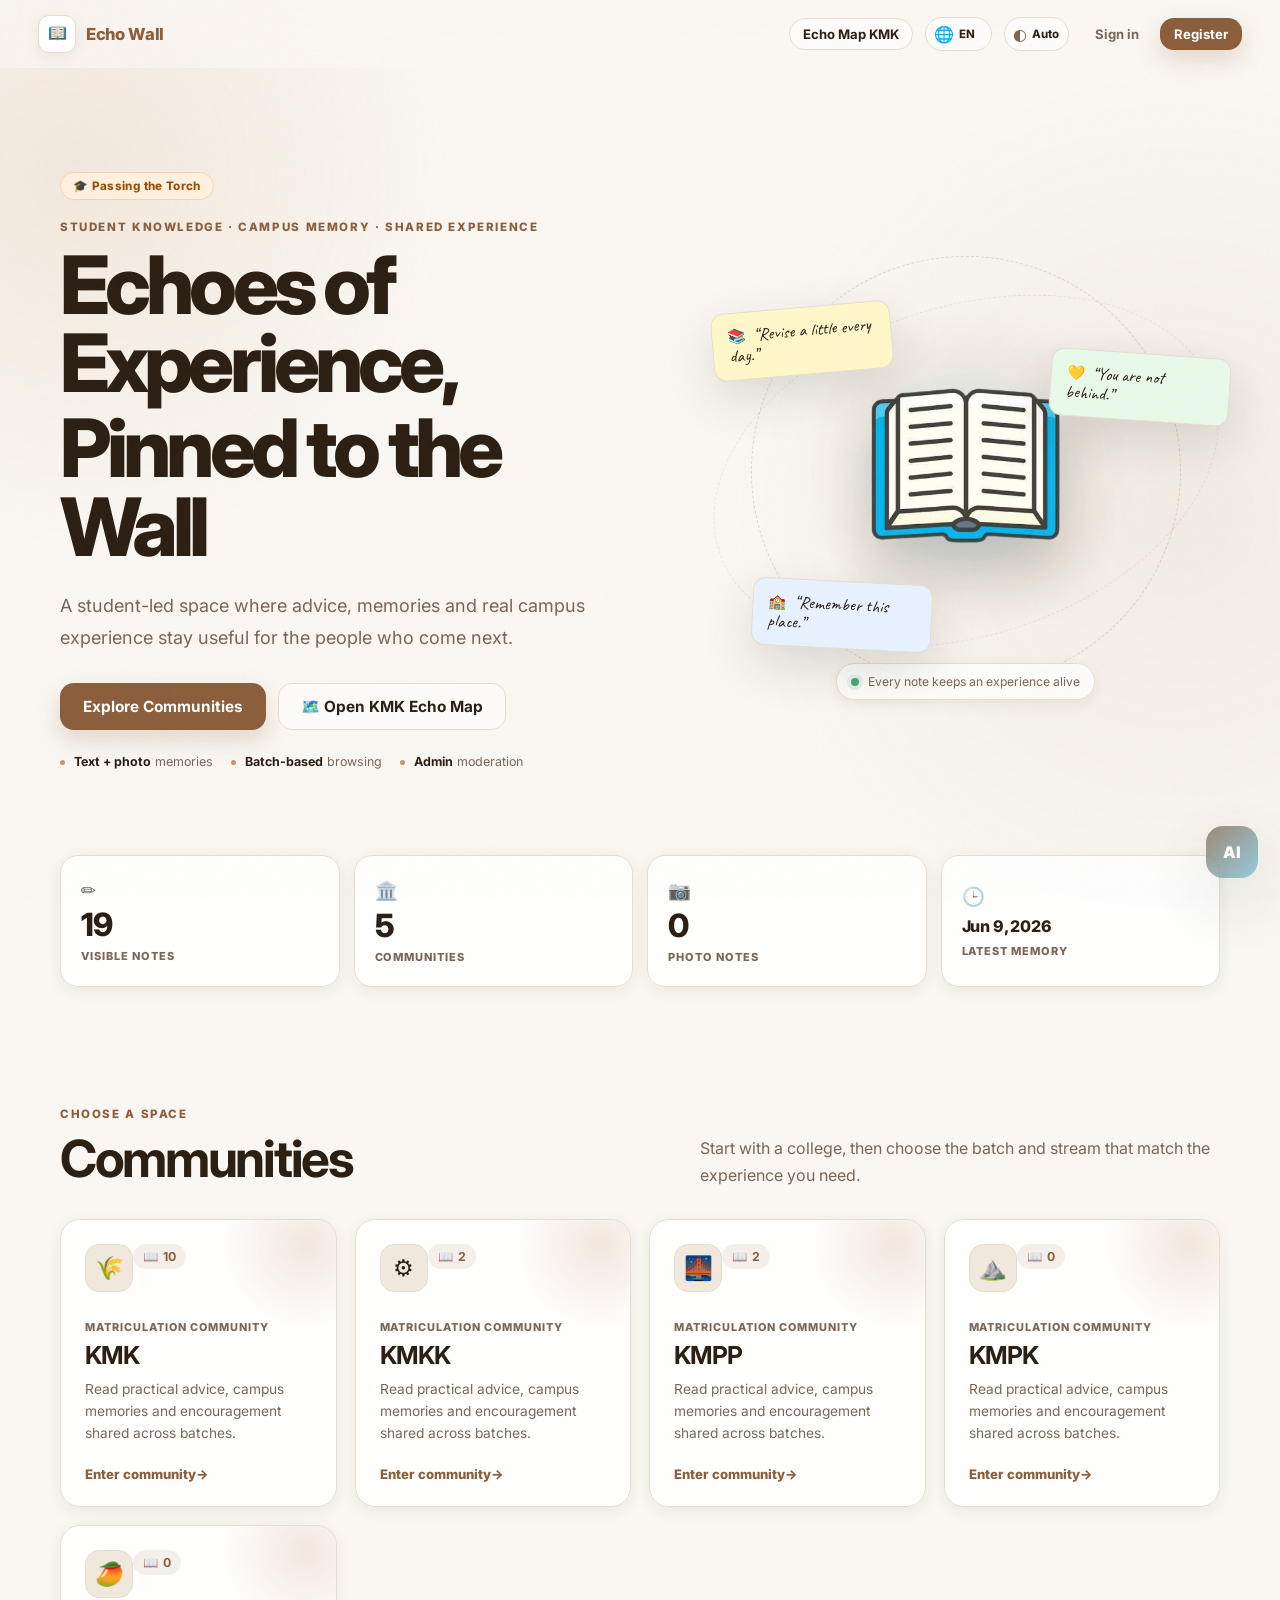
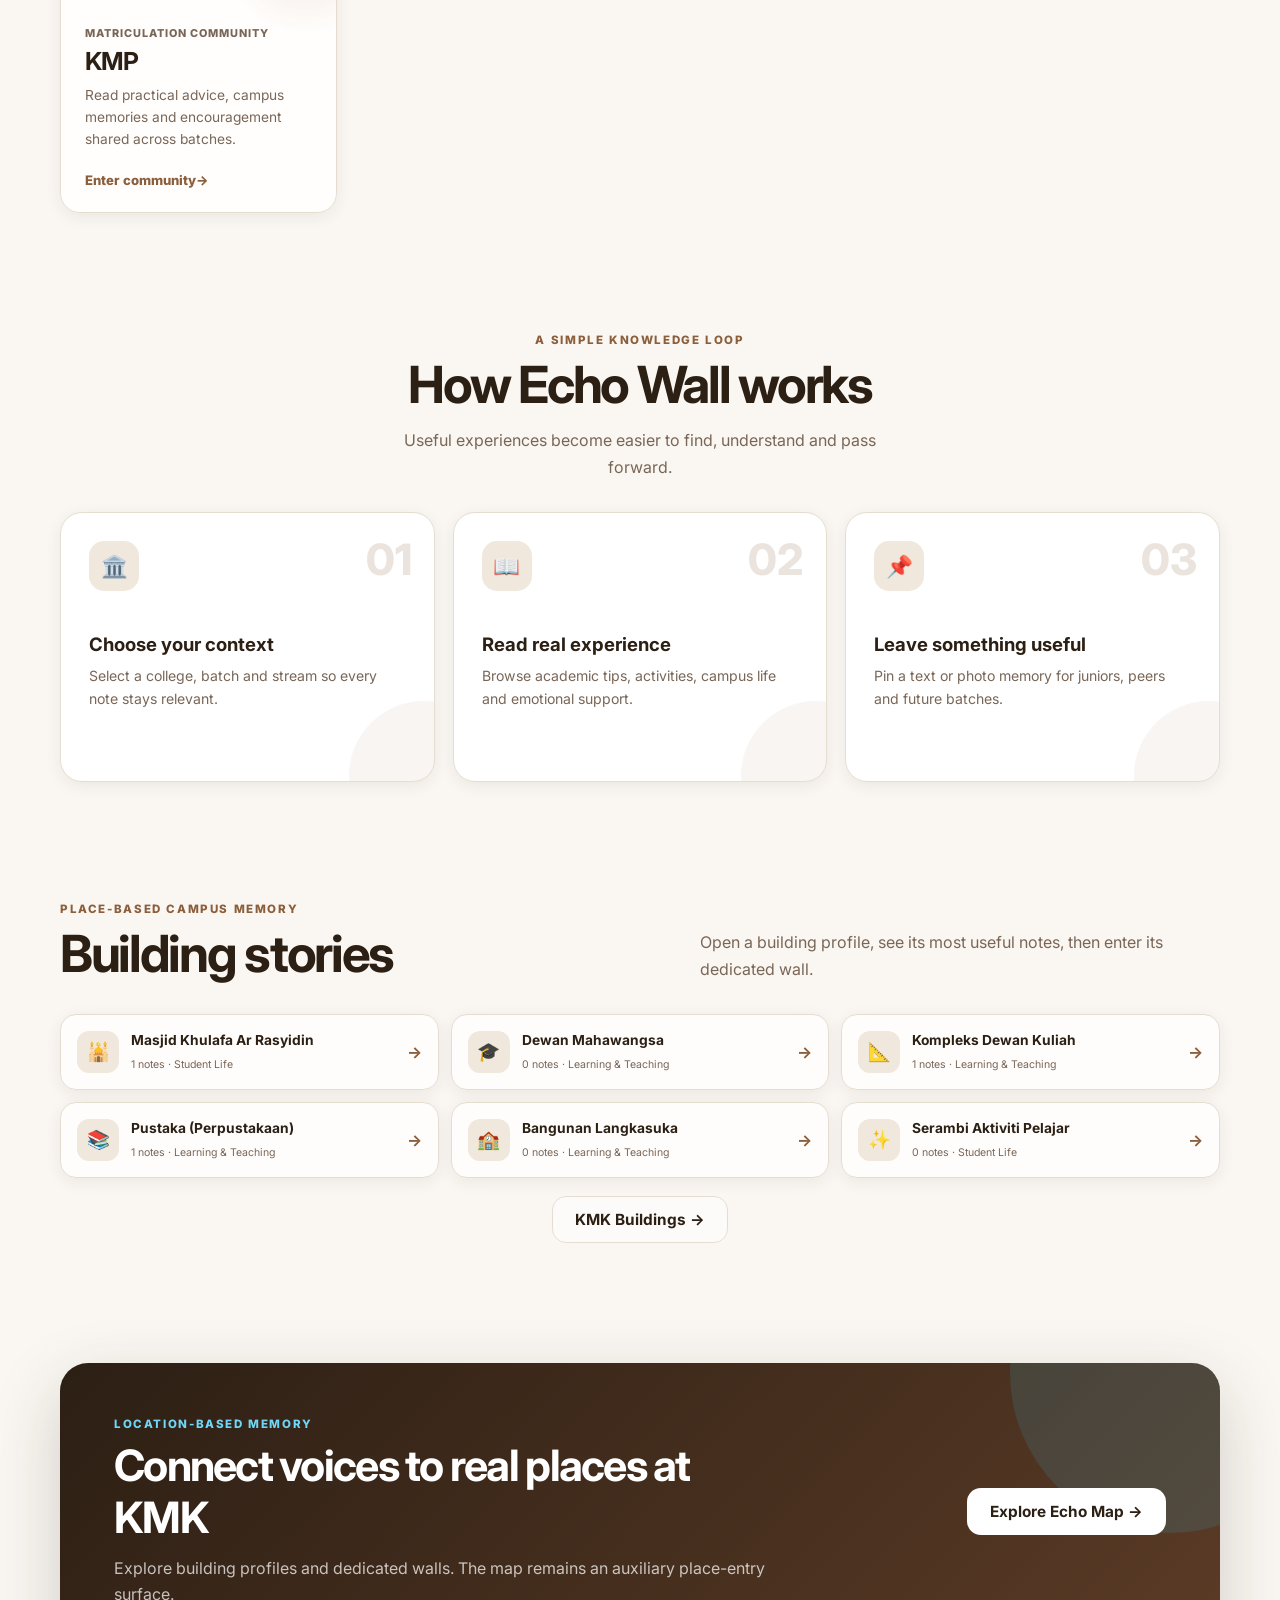
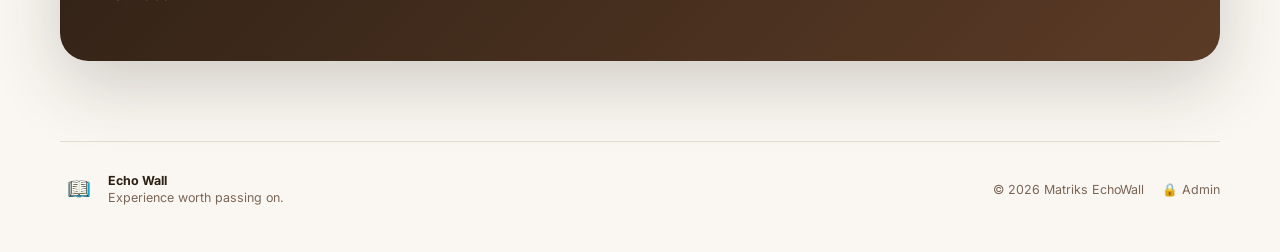
==== index.html @ 0d707c2a "chore: save feature foundation baseline before P1" ====
<!DOCTYPE html>
<html lang="en">
<head>
  <meta charset="UTF-8" />
  <link rel="icon" type="image/png" href="assets/book-icon.png" />
  <meta name="viewport" content="width=device-width, initial-scale=1.0" />
  <meta name="theme-color" content="#faf7f2" />
  <meta name="description" content="Echo Wall is a student knowledge and campus memory platform for Malaysian matriculation colleges." />
  <title>留声墙 Echo Wall</title>
  <link rel="preconnect" href="https://fonts.googleapis.com" />
  <link rel="preconnect" href="https://fonts.gstatic.com" crossorigin />
  <link href="https://fonts.googleapis.com/css2?family=Caveat:wght@400;600;700&family=Edu+NSW+ACT+Cursive:wght@400..700&family=Inter:wght@300;400;500;600;700;800&family=Satisfy&display=swap" rel="stylesheet" />
  <link rel="stylesheet" href="style-core.css" />
  <link rel="stylesheet" href="style-wall.css" />
  <link rel="stylesheet" href="style-admin.css" />
</head>
<body>
  <a class="skip-link" href="#app">Skip to content</a>

  <nav class="navbar" aria-label="Primary navigation">
    <a href="#/" class="navbar-brand" aria-label="Echo Wall home">
      <span class="navbar-icon navbar-logo-image"><img src="assets/book-icon.png" alt="" /></span>
      <span>Echo Wall</span>
    </a>
    <div class="navbar-actions navbar-actions-expanded">
      <a href="map.html" class="btn btn-outline btn-sm btn-round" data-i18n="nav.map">Echo Map KMK</a>
      <label class="nav-select-wrap" aria-label="Language"><span>🌐</span><select id="language-select" class="nav-select" onchange="I18n.setLanguage(event.target.value)"><option value="en">EN</option><option value="ms">BM</option><option value="zh">中文</option></select></label>
      <label class="nav-select-wrap" aria-label="Theme"><span>◐</span><select id="theme-select" class="nav-select" onchange="ThemeService.setTheme(event.target.value)"><option value="system">Auto</option><option value="light">Light</option><option value="dark">Dark</option></select></label>
      <div id="user-nav-actions" class="user-nav-actions"></div>
    </div>
  </nav>

  <main id="app" tabindex="-1"></main>

  <div id="modal-overlay" class="modal-overlay hidden" onclick="closeModal(event)" role="dialog" aria-modal="true" aria-label="Note details">
    <div class="modal-card" id="modal-card" onclick="event.stopPropagation()">
      <button class="modal-close" onclick="closeModal()" aria-label="Close note details">✕</button>
      <div id="modal-content"></div>
    </div>
  </div>

  <div id="drawer-overlay" class="drawer-overlay hidden" onclick="closeDrawer()" role="dialog" aria-modal="true" aria-label="Leave a note">
    <div class="drawer" onclick="event.stopPropagation()">
      <div class="drawer-header">
        <div>
          <span class="drawer-kicker">Share with the next batch</span>
          <h3 class="drawer-title">Leave a Note</h3>
        </div>
        <button class="drawer-close" onclick="closeDrawer()" aria-label="Close note form">✕</button>
      </div>
      <form id="note-form" onsubmit="handleFormSubmit(event)">
        <div class="form-group">
          <label class="form-label" for="form-content" data-i18n="form.note">Your Note</label>
          <textarea id="form-content" class="form-textarea" placeholder="Share your experience, advice, or encouragement here..." maxlength="500" required></textarea>
          <div class="form-hint form-counter" id="char-count">0 / 500</div>
        </div>
        <div class="form-group">
          <label class="form-label" for="form-image"><span data-i18n="form.photo">Photo</span> <span class="form-optional" data-i18n="form.optional">optional</span></label>
          <label class="photo-upload-box" for="form-image">
            <span class="photo-upload-icon">📷</span>
            <span><strong>Add one photo</strong><small>JPG, PNG or WebP · max 8 MB</small></span>
          </label>
          <input type="file" id="form-image" class="form-file visually-hidden" accept="image/jpeg,image/png,image/webp" onchange="handleImageSelection(event)" />
          <p class="form-hint">The browser compresses the photo before storage. This adapter can later be replaced by Cloudinary upload.</p>
          <div id="image-status" class="form-hint" role="status" aria-live="polite"></div>
          <div id="image-preview" class="image-preview hidden">
            <img id="image-preview-img" alt="Selected photo preview" />
            <button type="button" class="image-remove-btn" onclick="removeSelectedImage()" aria-label="Remove selected photo">✕</button>
          </div>
          <div class="photo-crop-controls">
            <label class="form-label" for="form-crop-scale"><span data-i18n="form.cropScale">Photo crop scale</span> <b id="crop-scale-value">100%</b></label>
            <input id="form-crop-scale" type="range" min="1" max="1.8" step="0.05" value="1" oninput="updateCropScale(event)" />
            <label class="form-label" for="form-image-fit" data-i18n="form.cropFit">Photo fit</label>
            <select id="form-image-fit" class="form-select" onchange="updateImageFit(event)"><option value="cover" data-i18n="form.fitCover">Crop to fill</option><option value="contain" data-i18n="form.fitContain">Show full photo</option></select>
          </div>
        </div>
        <div class="form-row">
          <div class="form-group">
            <label class="form-label" for="form-category" data-i18n="form.category">Category</label>
            <select id="form-category" class="form-select">
              <option value="academic" data-i18n="form.categoryAcademic">📚 Academic Advice</option>
              <option value="koko" data-i18n="form.categoryKoko">🎖️ Co-curricular Activity</option>
              <option value="campus_life" data-i18n="form.categoryCampus">🏫 Campus Life</option>
              <option value="emotional" data-i18n="form.categoryEmotional">💛 Emotional Support</option>
            </select>
          </div>
          <div class="form-group">
            <label class="form-label" for="form-shape" data-i18n="form.shape">Shape</label>
            <select id="form-shape" class="form-select">
              <option value="rounded" data-i18n="form.shapeRounded">▢ Rounded</option>
              <option value="square" data-i18n="form.shapeSquare">⬜ Square</option>
              <option value="rect" data-i18n="form.shapeRect">▬ Rectangle</option>
              <option value="circle" data-i18n="form.shapeCircle">⬤ Circle</option>
              <option value="envelope" data-i18n="form.shapeEnvelope">✉ Envelope</option>
              <option value="torn" data-i18n="form.shapeTorn">〰 Torn Edge</option>
              <option value="speech" data-i18n="form.shapeSpeech">💬 Speech Bubble</option>
              <option value="polaroid" data-i18n="form.shapePolaroid">▣ Polaroid</option>
              <option value="ticket" data-i18n="form.shapeTicket">🎟 Ticket</option>
              <option value="hexagon" data-i18n="form.shapeHexagon">⬡ Hexagon</option>
            </select>
          </div>
        </div>
        <div class="form-group form-toggle-group">
          <div>
            <label class="form-label" for="form-anonymous" data-i18n="form.anonymous">Post Anonymously</label>
            <p class="form-hint">Hide your nickname from public notes.</p>
          </div>
          <label class="toggle">
            <input type="checkbox" id="form-anonymous" checked onchange="toggleNickname()" />
            <span class="toggle-slider"></span>
          </label>
        </div>
        <div class="form-group" id="nickname-group" style="display:none">
          <label class="form-label" for="form-nickname" data-i18n="form.nickname">Nickname</label>
          <input type="text" id="form-nickname" class="form-input" placeholder="E.g. Senior CS '21" maxlength="50" />
        </div>
        <div class="form-group placement-group">
          <div class="placement-heading"><label class="form-label" data-i18n="form.position">Choose note position</label><span id="placement-value">18%, 18%</span></div>
          <button id="note-placement-board" class="note-placement-board" type="button" onclick="handlePlacementSelection(event)" aria-label="Choose note position"><span id="placement-marker" class="placement-marker">📌</span></button>
          <p class="form-hint" data-i18n="form.positionHint">Click the board to place your note.</p>
        </div>
        <button type="submit" id="note-submit" class="btn btn-primary btn-full btn-lg" data-i18n="form.submit">📌 Pin to Wall</button>
      </form>
    </div>
  </div>

  <div id="toast-region" class="toast-region" aria-live="polite" aria-atomic="true"></div>

  <script src="config/app-config.js"></script>
  <script src="i18n/locales/en.js"></script>
  <script src="i18n/locales/ms.js"></script>
  <script src="i18n/locales/zh.js"></script>
  <script src="i18n/index.js"></script>
  <script src="services/theme-service.js"></script>
  <script src="data/campus-buildings.js"></script>
  <script src="services/auth-service.js"></script>
  <script src="services/translation-service.js"></script>
  <script src="services/cloudinary-adapter.js"></script>
  <script src="app-data.js"></script>
  <script src="app-admin.js"></script>
  <script src="app-place.js"></script>
  <script src="app-router.js"></script>
  <script src="app-wall.js"></script>
  <script src="services/auth-ui.js"></script>
  <script src="services/bisheng-adapter.js"></script>
  <script>
    document.getElementById("language-select").value = I18n.getLanguage();
    document.getElementById("theme-select").value = ThemeService.getPreference();
  </script>
</body>
</html>
---- style-core.css ----
*, *::before, *::after { box-sizing: border-box; margin: 0; padding: 0; }

:root {
  --bg: #faf7f2;
  --bg-deep: #f1e9df;
  --card-bg: #ffffff;
  --border: #e5ddd0;
  --border-strong: #d4c6b4;
  --text: #2c1f14;
  --text-muted: #7a6657;
  --primary: #8b5e3c;
  --primary-dark: #674127;
  --primary-light: #c8956c;
  --secondary: #f0e8dc;
  --success: #2f855a;
  --danger: #af4c4c;
  --radius-sm: 8px;
  --radius: 14px;
  --radius-lg: 24px;
  --shadow: 0 4px 16px rgba(44, 31, 20, 0.07);
  --shadow-lg: 0 18px 50px rgba(44, 31, 20, 0.14);
  --shadow-float: 0 24px 70px rgba(44, 31, 20, 0.2);
  --font: 'Inter', system-ui, -apple-system, BlinkMacSystemFont, 'Segoe UI', sans-serif;
  --font-hand: 'Caveat', cursive;
  --note-academic-bg: #dbeafe;
  --note-academic-text: #1e3a5f;
  --note-koko-bg: #dcfce7;
  --note-koko-text: #14532d;
  --note-campus-bg: #ffedd5;
  --note-campus-text: #7c2d12;
  --note-emotional-bg: #fef9c3;
  --note-emotional-text: #713f12;
  --ease-out: cubic-bezier(.16, 1, .3, 1);
}

html { scroll-behavior: smooth; background: var(--bg); }
body {
  font-family: var(--font);
  color: var(--text);
  background:
    radial-gradient(circle at 6% 5%, rgba(200,149,108,.16), transparent 24rem),
    radial-gradient(circle at 92% 15%, rgba(139,94,60,.08), transparent 28rem),
    var(--bg);
  min-height: 100vh;
  display: flex;
  flex-direction: column;
  overflow-x: hidden;
}
body::before {
  content: "";
  position: fixed;
  inset: 0;
  pointer-events: none;
  opacity: .018;
  z-index: 9999;
  background-image: url("data:image/svg+xml,%3Csvg viewBox='0 0 180 180' xmlns='http://www.w3.org/2000/svg'%3E%3Cfilter id='n'%3E%3CfeTurbulence type='fractalNoise' baseFrequency='.8' numOctaves='3' stitchTiles='stitch'/%3E%3C/filter%3E%3Crect width='100%25' height='100%25' filter='url(%23n)'/%3E%3C/svg%3E");
}

button, input, textarea, select { font: inherit; }
button { color: inherit; }
a { color: inherit; text-decoration: none; }
img { max-width: 100%; display: block; }
.handwriting { font-family: var(--font-hand); }
.visually-hidden { position:absolute!important; width:1px!important; height:1px!important; padding:0!important; margin:-1px!important; overflow:hidden!important; clip:rect(0,0,0,0)!important; white-space:nowrap!important; border:0!important; }

.skip-link { position: fixed; left: 18px; top: -80px; z-index: 99999; background: var(--text); color: #fff; padding: 10px 16px; border-radius: 0 0 10px 10px; transition: top .2s; }
.skip-link:focus { top: 0; }

::-webkit-scrollbar { width: 9px; height: 9px; }
::-webkit-scrollbar-track { background: transparent; }
::-webkit-scrollbar-thumb { background: rgba(44,31,20,.19); border-radius: 999px; }
::-webkit-scrollbar-thumb:hover { background: rgba(44,31,20,.34); }

.navbar {
  position: sticky;
  top: 0;
  z-index: 100;
  min-height: 68px;
  padding: 0 clamp(16px, 4vw, 38px);
  display: flex;
  align-items: center;
  justify-content: space-between;
  gap: 18px;
  background: rgba(250,247,242,.78);
  backdrop-filter: blur(18px) saturate(130%);
  border-bottom: 1px solid transparent;
  transition: background .25s ease, box-shadow .25s ease, border-color .25s ease;
}
.navbar.is-scrolled { background: rgba(250,247,242,.94); border-color: var(--border); box-shadow: 0 10px 30px rgba(44,31,20,.06); }
.navbar-brand { display: inline-flex; align-items: center; gap: 10px; color: var(--primary); font-size: 1.04rem; font-weight: 800; letter-spacing: -.02em; }
.navbar-icon { width: 38px; height: 38px; display: grid; place-items: center; border-radius: 11px; background: #fff; border: 1px solid var(--border); box-shadow: var(--shadow); overflow: hidden; transition: transform .25s var(--ease-out), box-shadow .25s ease; }
.navbar-brand:hover .navbar-icon { transform: translateY(-2px) rotate(-2deg); box-shadow: var(--shadow-lg); }
.navbar-logo-image img { width: 31px; height: 31px; object-fit: contain; }
.navbar-actions { display: flex; align-items: center; gap: 12px; }
.navbar-status { display: inline-flex; align-items: center; gap: 7px; color: var(--text-muted); font-size: .76rem; font-weight: 650; }
.status-dot, .pulse-dot { width: 8px; height: 8px; border-radius: 50%; background: #4aa874; box-shadow: 0 0 0 4px rgba(74,168,116,.13); }

#app { flex: 1; display: flex; flex-direction: column; min-width: 0; }
#app.route-changing { opacity: .55; transform: translateY(4px); }
#app.route-ready { opacity: 1; transform: none; transition: opacity .28s ease, transform .38s var(--ease-out); }
.container { width: min(1160px, calc(100% - 40px)); margin-inline: auto; }

.btn {
  display: inline-flex;
  align-items: center;
  justify-content: center;
  gap: 8px;
  border: 1px solid transparent;
  border-radius: var(--radius);
  padding: 10px 18px;
  font-size: .92rem;
  font-weight: 700;
  cursor: pointer;
  transition: transform .18s var(--ease-out), box-shadow .18s ease, background .18s ease, border-color .18s ease, color .18s ease;
  position: relative;
  overflow: hidden;
}
.btn::after { content:""; position:absolute; inset:0; background:linear-gradient(120deg,transparent 20%,rgba(255,255,255,.23),transparent 80%); transform:translateX(-120%); transition:transform .5s ease; }
.btn:hover::after { transform:translateX(120%); }
.btn:hover { transform: translateY(-2px); }
.btn:active { transform: translateY(0) scale(.98); }
.btn:focus-visible, .selection-item:focus-visible, .org-card:focus-visible, .filter-btn:focus-visible { outline: 3px solid rgba(139,94,60,.25); outline-offset: 3px; }
.btn-primary { background: var(--primary); color: #fff; box-shadow: 0 10px 24px rgba(139,94,60,.22); }
.btn-primary:hover { background: var(--primary-dark); box-shadow: 0 14px 32px rgba(103,65,39,.26); }
.btn-outline { background: rgba(255,255,255,.55); color: var(--text); border-color: var(--border); }
.btn-outline:hover { background: #fff; color: var(--primary); border-color: var(--primary-light); box-shadow: var(--shadow); }
.btn-ghost { background: transparent; color: var(--text-muted); }
.btn-ghost:hover { background: var(--secondary); color: var(--text); }
.btn-full { width: 100%; }
.btn-sm { padding: 7px 13px; font-size: .82rem; }
.btn-lg { padding: 13px 22px; font-size: .96rem; }
.btn-round { border-radius: 999px; }

.badge { display: inline-flex; align-items: center; gap: 6px; padding: 6px 12px; border-radius: 999px; font-size: .73rem; font-weight: 750; letter-spacing: .03em; }
.badge-orange { background: #fff0e0; color: #9a4b00; border: 1px solid #f2d5b5; }
.badge-outline { border: 1px solid var(--border); color: var(--text-muted); }
.badge-pill { background: rgba(139,94,60,.1); color: var(--primary); padding: 4px 10px; }
.eyebrow { color: var(--primary); text-transform: uppercase; letter-spacing: .14em; font-size: .72rem; font-weight: 800; }

.page-reveal { animation: pageReveal .58s var(--ease-out) both; }
[data-reveal] { opacity: 0; transform: translateY(22px); }
[data-reveal].is-visible { opacity: 1; transform: none; transition: opacity .6s var(--ease-out) var(--reveal-delay,0ms), transform .65s var(--ease-out) var(--reveal-delay,0ms); }
.reveal-card { --reveal-delay: 0ms; }

.home-page { padding-bottom: 34px; }
.hero { min-height: min(720px, calc(100vh - 68px)); padding-block: clamp(56px, 9vw, 104px); display: grid; grid-template-columns: 1.05fr .95fr; align-items: center; gap: clamp(38px, 7vw, 90px); }
.hero-copy { position: relative; z-index: 2; }
.hero-badge { margin-bottom: 20px; }
.hero-copy .eyebrow { margin-bottom: 12px; }
.hero h1 { font-size: clamp(2.8rem, 6.3vw, 5.35rem); line-height: .97; letter-spacing: -.06em; font-weight: 800; margin-bottom: 24px; }
.hero h1 span { display: inline-block; margin-top: 7px; }
.hero h1 em { font-family: var(--font-hand); font-style: normal; color: var(--primary); font-size: 1.12em; letter-spacing: -.03em; }
.hero-description { max-width: 610px; color: var(--text-muted); font-size: clamp(1rem, 1.5vw, 1.13rem); line-height: 1.75; }
.hero-actions { display: flex; flex-wrap: wrap; gap: 12px; margin-top: 30px; }
.hero-trust-row { display: flex; flex-wrap: wrap; gap: 10px 18px; margin-top: 24px; color: var(--text-muted); font-size: .78rem; }
.hero-trust-row span { position: relative; padding-left: 14px; }
.hero-trust-row span::before { content:""; width:5px; height:5px; border-radius:50%; background:var(--primary-light); position:absolute; left:0; top:.48em; }
.hero-trust-row b { color: var(--text); }

.hero-visual { --parallax-x:0px; --parallax-y:0px; min-height: 510px; position: relative; display: grid; place-items: center; isolation: isolate; }
.hero-book-halo { position:absolute; width:330px; height:330px; border-radius:50%; background:radial-gradient(circle,rgba(52,187,231,.24),rgba(139,94,60,.05) 50%,transparent 72%); filter:blur(5px); transform:translate(var(--parallax-x),var(--parallax-y)); transition:transform .22s ease-out; }
.hero-book { width:min(340px,72%); position:relative; z-index:3; filter:drop-shadow(0 30px 26px rgba(44,31,20,.19)); transform:translate(calc(var(--parallax-x) * .45),calc(var(--parallax-y) * .45)); animation:bookFloat 5.5s ease-in-out infinite; transition:transform .22s ease-out; }
.hero-orbit { position:absolute; border-radius:50%; border:1px dashed rgba(139,94,60,.22); }
.hero-orbit-one { width:430px; height:430px; animation:spin 26s linear infinite; }
.hero-orbit-two { width:520px; height:330px; transform:rotate(-18deg); opacity:.55; animation:spinReverse 34s linear infinite; }
.floating-note { position:absolute; z-index:4; width:180px; padding:13px 15px; background:#fff; border:1px solid var(--border); border-radius:13px; box-shadow:var(--shadow-lg); font-family:var(--font-hand); font-size:1.08rem; line-height:1.15; transform:translate(var(--parallax-x),var(--parallax-y)) rotate(var(--note-rotation)); animation:noteDrift 5s ease-in-out infinite; transition:transform .22s ease-out; }
.floating-note span { font-family:var(--font); font-size:.9rem; margin-right:4px; }
.floating-note-a { left:0; top:18%; --note-rotation:-5deg; background:#fff7c9; }
.floating-note-b { right:-2%; top:27%; --note-rotation:4deg; background:#e8f9e9; animation-delay:-1.4s; }
.floating-note-c { left:8%; bottom:15%; --note-rotation:3deg; background:#e8f1ff; animation-delay:-2.6s; }
.hero-visual-caption { position:absolute; bottom:5%; display:inline-flex; align-items:center; gap:9px; background:rgba(255,255,255,.8); backdrop-filter:blur(12px); border:1px solid var(--border); padding:10px 14px; border-radius:999px; color:var(--text-muted); font-size:.76rem; box-shadow:var(--shadow); }

.stats-section { margin-top: -18px; }
.stats-grid { display:grid; grid-template-columns:repeat(4,1fr); gap:14px; }
.stat-card { background:rgba(255,255,255,.82); backdrop-filter:blur(14px); border:1px solid var(--border); border-radius:18px; min-height:132px; padding:20px; display:flex; flex-direction:column; justify-content:center; gap:8px; box-shadow:var(--shadow); transition:transform .22s var(--ease-out),box-shadow .22s ease,border-color .22s ease; }
.stat-card:hover { transform:translateY(-5px); box-shadow:var(--shadow-lg); border-color:var(--primary-light); }
.stat-icon { font-size:1.15rem; opacity:.72; }
.stat-value { font-size:2rem; font-weight:800; line-height:1; letter-spacing:-.04em; }
.stat-value-text { font-size:1rem; line-height:1.25; letter-spacing:-.01em; }
.stat-label { color:var(--text-muted); font-size:.69rem; text-transform:uppercase; letter-spacing:.09em; font-weight:800; }

.section-block { padding-top: clamp(76px,10vw,120px); }
.section-heading { display:flex; justify-content:space-between; align-items:end; gap:30px; margin-bottom:30px; }
.section-heading h2 { font-size:clamp(2rem,4vw,3.25rem); letter-spacing:-.045em; margin-top:6px; }
.section-heading>p { color:var(--text-muted); line-height:1.7; max-width:520px; }
.section-heading.centered { display:block; text-align:center; max-width:680px; margin-inline:auto; }
.section-heading.centered>p { margin:12px auto 0; }
.org-grid { display:grid; grid-template-columns:repeat(auto-fit,minmax(245px,1fr)); gap:18px; }
.org-card { appearance:none; width:100%; text-align:left; position:relative; overflow:hidden; min-height:250px; padding:24px; background:rgba(255,255,255,.85); border:1px solid var(--border); border-radius:20px; box-shadow:var(--shadow); cursor:pointer; display:flex; flex-direction:column; justify-content:space-between; transition:transform .28s var(--ease-out),box-shadow .28s ease,border-color .28s ease; }
.org-card:hover { transform:translateY(-8px); box-shadow:var(--shadow-lg); border-color:var(--primary-light); }
.org-card-glow { position:absolute; width:170px; height:170px; border-radius:50%; background:radial-gradient(circle,rgba(200,149,108,.22),transparent 70%); right:-55px; top:-60px; transition:transform .35s ease; }
.org-card:hover .org-card-glow { transform:scale(1.25); }
.org-card-header { display:flex; justify-content:space-between; align-items:flex-start; position:relative; z-index:1; }
.org-emoji { width:48px; height:48px; display:grid; place-items:center; background:var(--secondary); border:1px solid var(--border); border-radius:14px; font-size:1.45rem; transition:transform .25s var(--ease-out); }
.org-card:hover .org-emoji { transform:scale(1.08) rotate(-4deg); }
.note-count { display:inline-flex; align-items:center; gap:5px; background:rgba(139,94,60,.09); color:var(--primary); border-radius:999px; padding:5px 10px; font-size:.77rem; }
.org-card-kicker { display:block; margin-top:28px; color:var(--text-muted); font-size:.68rem; text-transform:uppercase; letter-spacing:.09em; font-weight:800; }
.org-card-title { font-size:1.55rem; margin-top:6px; letter-spacing:-.035em; }
.org-card-desc { color:var(--text-muted); font-size:.86rem; line-height:1.6; margin-top:8px; }
.org-card-link { margin-top:22px; display:flex; justify-content:space-between; color:var(--primary); font-size:.82rem; font-weight:800; }
.org-card-link span { transition:transform .2s ease; }
.org-card:hover .org-card-link span { transform:translateX(5px); }

.how-grid { display:grid; grid-template-columns:repeat(3,1fr); gap:18px; }
.how-card { position:relative; min-height:270px; padding:28px; background:#fff; border:1px solid var(--border); border-radius:22px; box-shadow:var(--shadow); overflow:hidden; }
.how-card::after { content:""; position:absolute; width:150px; height:150px; border-radius:50%; right:-65px; bottom:-70px; background:rgba(139,94,60,.06); }
.how-number { position:absolute; right:22px; top:20px; color:rgba(139,94,60,.17); font-size:2.7rem; font-weight:800; }
.how-icon { width:50px; height:50px; display:grid; place-items:center; border-radius:15px; background:var(--secondary); font-size:1.35rem; margin-bottom:42px; }
.how-card h3 { font-size:1.16rem; margin-bottom:9px; }
.how-card p { color:var(--text-muted); line-height:1.65; font-size:.88rem; }
.map-promo { margin-top:clamp(78px,10vw,120px); padding:clamp(28px,5vw,54px); border-radius:28px; background:linear-gradient(135deg,#2c1f14,#5b3b26); color:#fff; display:flex; align-items:center; justify-content:space-between; gap:30px; box-shadow:var(--shadow-float); overflow:hidden; position:relative; }
.map-promo::before { content:""; position:absolute; width:320px; height:320px; border-radius:50%; background:rgba(57,193,235,.13); right:-110px; top:-150px; }
.map-promo>* { position:relative; z-index:1; }
.map-promo .eyebrow { color:#70d6f7; }
.map-promo h2 { font-size:clamp(1.7rem,3.4vw,2.7rem); max-width:650px; margin:8px 0 12px; letter-spacing:-.04em; }
.map-promo p:not(.eyebrow) { color:rgba(255,255,255,.72); max-width:690px; line-height:1.65; }
.map-promo .btn-primary { background:#fff; color:var(--text); white-space:nowrap; box-shadow:none; }
.map-promo .btn-primary:hover { background:#f5eee6; }
.site-footer { margin-top:80px; padding:28px 0 10px; border-top:1px solid var(--border); display:flex; justify-content:space-between; align-items:center; gap:20px; color:var(--text-muted); font-size:.78rem; }
.footer-brand { display:flex; align-items:center; gap:10px; }
.footer-brand img { width:38px; height:38px; object-fit:contain; }
.footer-brand div { display:flex; flex-direction:column; gap:2px; }
.footer-brand strong { color:var(--text); }
.footer-actions { display:flex; gap:18px; align-items:center; }
.footer-actions a:hover { color:var(--primary); }

.org-page { padding:clamp(38px,7vw,72px) 0 80px; }
.page-back { appearance:none; border:0; background:transparent; display:inline-flex; align-items:center; color:var(--text-muted); cursor:pointer; font-size:.86rem; margin-bottom:26px; transition:color .18s ease,transform .18s ease; }
.page-back:hover { color:var(--primary); transform:translateX(-3px); }
.org-header { display:flex; align-items:center; gap:20px; padding:0 0 32px; border-bottom:1px solid var(--border); margin-bottom:28px; }
.org-header-icon { width:78px; height:78px; display:grid; place-items:center; border-radius:22px; background:#fff; border:1px solid var(--border); box-shadow:var(--shadow); font-size:2.2rem; }
.org-header h1 { font-size:clamp(2.2rem,5vw,3.8rem); letter-spacing:-.05em; margin-top:4px; }
.org-header-meta { display:flex; gap:12px; align-items:center; margin-top:8px; color:var(--text-muted); font-size:.82rem; }
.org-meta-tag { background:var(--secondary); color:var(--primary-dark); border-radius:999px; padding:5px 10px; text-transform:capitalize; font-weight:700; }
.selection-shell { background:rgba(255,255,255,.72); border:1px solid var(--border); border-radius:26px; padding:clamp(22px,4vw,40px); box-shadow:var(--shadow); }
.selection-progress { display:flex; align-items:center; justify-content:center; gap:12px; margin-bottom:34px; color:var(--text-muted); font-size:.73rem; font-weight:800; text-transform:uppercase; letter-spacing:.08em; }
.selection-progress span.active { color:var(--primary); }
.selection-progress i { width:48px; height:1px; background:var(--border); }
.selection-grid { display:grid; grid-template-columns:1fr 1fr; gap:clamp(28px,5vw,64px); }
.selection-heading { display:flex; gap:13px; align-items:flex-start; margin-bottom:17px; }
.selection-heading>span { width:34px; height:34px; display:grid; place-items:center; border-radius:10px; background:var(--secondary); color:var(--primary); font-size:.72rem; font-weight:800; flex:0 0 auto; }
.selection-heading h2 { font-size:1.27rem; margin-bottom:5px; }
.selection-heading p { color:var(--text-muted); font-size:.79rem; line-height:1.5; }
.selection-list { display:flex; flex-direction:column; gap:10px; }
.selection-item { appearance:none; width:100%; border:1px solid var(--border); background:#fff; border-radius:14px; padding:14px 15px; display:grid; grid-template-columns:auto 1fr auto; gap:11px; align-items:center; text-align:left; cursor:pointer; animation:itemIn .46s var(--ease-out) both; animation-delay:var(--item-delay); transition:transform .2s var(--ease-out),border-color .2s ease,box-shadow .2s ease,background .2s ease; }
.selection-item:hover { transform:translateX(4px); border-color:var(--primary-light); box-shadow:var(--shadow); }
.selection-item.selected { border-color:var(--primary); background:#fffaf5; box-shadow:0 0 0 3px rgba(139,94,60,.08); }
.selection-icon { width:35px; height:35px; display:grid; place-items:center; background:var(--secondary); border-radius:10px; }
.selection-item strong { display:block; font-size:.9rem; }
.selection-item small { color:var(--text-muted); font-size:.7rem; }
.selection-check { width:22px; height:22px; display:grid; place-items:center; border-radius:50%; background:var(--border); color:#fff; font-size:.7rem; opacity:.45; transform:scale(.8); transition:.2s ease; }
.selection-item.selected .selection-check { opacity:1; transform:scale(1); background:var(--primary); }
.enter-wall-box { margin:24px 0 0; max-width:none; padding:24px 28px; display:flex; align-items:center; justify-content:space-between; text-align:left; gap:24px; background:#fff; border:1px solid var(--border); border-radius:22px; box-shadow:var(--shadow); }
.enter-wall-icon { font-size:1.4rem; display:inline-block; margin-bottom:8px; }
.enter-wall-box h3 { font-size:1.16rem; margin-bottom:4px; }
.enter-wall-box p { color:var(--text-muted); font-size:.83rem; line-height:1.5; margin:0; }
.error-page { padding:100px 0; text-align:center; }
.error-page .error-illustration { font-size:4rem; margin-bottom:15px; }
.error-page h1 { font-size:clamp(2.4rem,6vw,4rem); margin:8px 0; }
.error-page p:not(.eyebrow) { color:var(--text-muted); margin:0 auto 24px; max-width:500px; line-height:1.6; }

.form-group { display:flex; flex-direction:column; gap:7px; }
.form-label { font-size:.8rem; font-weight:800; color:var(--text); }
.form-hint { color:var(--text-muted); font-size:.7rem; line-height:1.45; }
.form-counter { text-align:right; }
.form-optional { color:var(--text-muted); font-weight:600; }
.form-input,.form-select,.form-textarea { width:100%; border:1px solid var(--border); border-radius:11px; background:var(--bg); color:var(--text); outline:none; transition:border-color .18s ease,box-shadow .18s ease,background .18s ease; }
.form-input,.form-select { min-height:44px; padding:9px 11px; }
.form-textarea { min-height:120px; padding:12px; resize:vertical; }
.form-input:focus,.form-select:focus,.form-textarea:focus { border-color:var(--primary); background:#fff; box-shadow:0 0 0 3px rgba(139,94,60,.1); }
.form-row { display:grid; grid-template-columns:1fr 1fr; gap:12px; }
.form-toggle-group { flex-direction:row; justify-content:space-between; align-items:center; padding:12px 0; }

.toast-region { position:fixed; left:50%; bottom:24px; transform:translateX(-50%); z-index:10000; display:flex; flex-direction:column; gap:8px; align-items:center; pointer-events:none; }
.toast-item { background:var(--text); color:#fff; border:1px solid rgba(255,255,255,.1); border-radius:999px; padding:10px 17px; font-size:.81rem; font-weight:700; box-shadow:var(--shadow-lg); animation:toastIn .32s var(--ease-out) both; max-width:min(90vw,680px); text-align:center; }
.toast-item.is-leaving { animation:toastOut .25s ease both; }

@keyframes pageReveal { from { opacity:0; transform:translateY(12px); } to { opacity:1; transform:none; } }
@keyframes itemIn { from { opacity:0; transform:translateY(10px); } to { opacity:1; transform:none; } }
@keyframes bookFloat { 0%,100% { transform:translate(calc(var(--parallax-x)*.45),calc(var(--parallax-y)*.45)) translateY(0) rotate(-1deg); } 50% { transform:translate(calc(var(--parallax-x)*.45),calc(var(--parallax-y)*.45)) translateY(-12px) rotate(1deg); } }
@keyframes noteDrift { 0%,100% { margin-top:0; } 50% { margin-top:-9px; } }
@keyframes spin { to { transform:rotate(360deg); } }
@keyframes spinReverse { from { transform:rotate(-18deg); } to { transform:rotate(-378deg); } }
@keyframes toastIn { from { opacity:0; transform:translateY(12px) scale(.96); } to { opacity:1; transform:none; } }
@keyframes toastOut { to { opacity:0; transform:translateY(8px) scale(.96); } }

@media (max-width: 980px) {
  .navbar-status { display:none; }
  .hero { grid-template-columns:1fr; text-align:center; padding-top:58px; }
  .hero-copy { max-width:760px; margin-inline:auto; }
  .hero-description { margin-inline:auto; }
  .hero-actions,.hero-trust-row { justify-content:center; }
  .hero-visual { min-height:440px; margin-top:-15px; }
  .floating-note-a { left:5%; }
  .floating-note-b { right:4%; }
  .stats-grid { grid-template-columns:repeat(2,1fr); }
  .section-heading { align-items:start; flex-direction:column; gap:10px; }
  .how-grid { grid-template-columns:1fr; }
  .how-card { min-height:auto; }
  .map-promo { align-items:flex-start; flex-direction:column; }
}

@media (max-width: 720px) {
  .container { width:min(100% - 28px,1160px); }
  .navbar { min-height:62px; padding-inline:14px; }
  .navbar-actions .btn { font-size:0; width:42px; height:42px; padding:0; border-radius:12px; }
  .navbar-actions .btn::first-letter { font-size:1rem; }
  .hero { min-height:auto; padding-block:46px 62px; }
  .hero h1 { font-size:clamp(2.55rem,13vw,4rem); }
  .hero-actions { flex-direction:column; }
  .hero-actions .btn { width:100%; }
  .hero-trust-row { display:none; }
  .hero-visual { min-height:340px; }
  .hero-orbit-one { width:310px; height:310px; }
  .hero-orbit-two { width:350px; height:260px; }
  .hero-book { width:230px; }
  .floating-note { width:135px; font-size:.83rem; padding:9px 10px; }
  .floating-note-a { left:-1%; top:14%; }
  .floating-note-b { right:-2%; top:25%; }
  .floating-note-c { left:7%; bottom:9%; }
  .hero-visual-caption { font-size:.64rem; bottom:0; }
  .stats-grid { grid-template-columns:1fr 1fr; gap:10px; }
  .stat-card { min-height:112px; padding:16px; }
  .section-block { padding-top:74px; }
  .org-grid { grid-template-columns:1fr; }
  .map-promo { border-radius:20px; }
  .site-footer { align-items:flex-start; flex-direction:column; }
  .footer-actions { width:100%; justify-content:space-between; }
  .org-header { align-items:flex-start; }
  .org-header-icon { width:60px; height:60px; font-size:1.7rem; border-radius:18px; }
  .selection-progress { display:none; }
  .selection-grid { grid-template-columns:1fr; gap:34px; }
  .selection-shell { padding:18px; }
  .enter-wall-box { align-items:stretch; flex-direction:column; }
  .enter-wall-box .btn { width:100%; }
  .form-row { grid-template-columns:1fr; }
}

@media (prefers-reduced-motion: reduce) {
  html { scroll-behavior:auto; }
  *, *::before, *::after { animation-duration:.01ms!important; animation-iteration-count:1!important; transition-duration:.01ms!important; scroll-behavior:auto!important; }
  [data-reveal] { opacity:1!important; transform:none!important; }
}

/* =========================================================
   Feature foundation: theme, i18n, auth, place profiles
   ========================================================= */
:root[data-theme="dark"] {
  --bg:#15120f;
  --bg-deep:#1d1814;
  --card-bg:#211b17;
  --border:#3a3028;
  --border-strong:#524236;
  --text:#f5ede6;
  --text-muted:#bca99a;
  --primary:#d29a70;
  --primary-dark:#b5784c;
  --primary-light:#e3b28f;
  --secondary:#2c241e;
  --shadow:0 4px 16px rgba(0,0,0,.22);
  --shadow-lg:0 18px 50px rgba(0,0,0,.38);
  --shadow-float:0 24px 70px rgba(0,0,0,.5);
  --note-academic-bg:#263d58;
  --note-academic-text:#d9ebff;
  --note-koko-bg:#244736;
  --note-koko-text:#d7f7e5;
  --note-campus-bg:#533624;
  --note-campus-text:#ffe5cf;
  --note-emotional-bg:#554a22;
  --note-emotional-text:#fff4bd;
  color-scheme:dark;
}
:root[data-theme="dark"] body { background:radial-gradient(circle at 8% 5%,rgba(210,154,112,.11),transparent 24rem),radial-gradient(circle at 92% 15%,rgba(210,154,112,.07),transparent 28rem),var(--bg); }
:root[data-theme="dark"] .navbar,
:root[data-theme="dark"] .navbar.is-scrolled { background:rgba(21,18,15,.9); }
:root[data-theme="dark"] .btn-outline,
:root[data-theme="dark"] .org-card,
:root[data-theme="dark"] .stat-card,
:root[data-theme="dark"] .selection-shell,
:root[data-theme="dark"] .selection-item,
:root[data-theme="dark"] .enter-wall-box,
:root[data-theme="dark"] .place-card,
:root[data-theme="dark"] .place-wall-entry,
:root[data-theme="dark"] .auth-card { background:var(--card-bg); }
:root[data-theme="dark"] .form-input,
:root[data-theme="dark"] .form-select,
:root[data-theme="dark"] .form-textarea { background:#1a1512; }
:root[data-theme="dark"] .map-promo { background:linear-gradient(135deg,#0d0b09,#33241a); }

.navbar-actions-expanded { flex-wrap:wrap; justify-content:flex-end; }
.nav-select-wrap { display:inline-flex; align-items:center; gap:5px; min-height:34px; padding:0 8px; border:1px solid var(--border); border-radius:999px; background:rgba(255,255,255,.55); color:var(--text-muted); }
.nav-select { appearance:none; border:0; outline:none; background:transparent; color:var(--text); font-size:.72rem; font-weight:750; cursor:pointer; }
.user-nav-actions { display:flex; align-items:center; gap:7px; }
.user-chip { max-width:150px; overflow:hidden; text-overflow:ellipsis; white-space:nowrap; padding:7px 10px; border-radius:999px; background:var(--secondary); color:var(--text); font-size:.72rem; font-weight:750; }

.auth-overlay { position:fixed; inset:0; z-index:12000; display:grid; place-items:center; padding:18px; background:rgba(20,15,12,.58); backdrop-filter:blur(9px); }
.auth-card { position:relative; width:min(440px,100%); display:flex; flex-direction:column; gap:15px; padding:32px; border:1px solid var(--border); border-radius:24px; background:#fff; box-shadow:var(--shadow-float); animation:modalIn .35s var(--ease-out) both; }
.auth-card form { display:flex; flex-direction:column; gap:14px; }
.auth-card h2 { font-size:1.75rem; letter-spacing:-.035em; }
.auth-notice { padding:10px 12px; border-radius:12px; background:var(--secondary); color:var(--text-muted); font-size:.72rem; line-height:1.5; }
.auth-close { position:absolute; top:14px; right:14px; appearance:none; border:0; width:34px; height:34px; border-radius:50%; background:var(--secondary); color:var(--text-muted); cursor:pointer; }
.auth-error { min-height:18px; color:var(--danger); font-size:.72rem; font-weight:700; }

.building-home-grid { display:grid; grid-template-columns:repeat(3,1fr); gap:12px; }
.building-home-card { appearance:none; border:1px solid var(--border); border-radius:16px; background:rgba(255,255,255,.82); padding:16px; display:grid; grid-template-columns:42px 1fr auto; gap:12px; align-items:center; text-align:left; cursor:pointer; box-shadow:var(--shadow); transition:.22s var(--ease-out); }
.building-home-card:hover { transform:translateY(-4px); border-color:var(--primary-light); box-shadow:var(--shadow-lg); }
.building-home-card>span { width:42px; height:42px; display:grid; place-items:center; border-radius:12px; background:var(--secondary); font-size:1.15rem; }
.building-home-card strong { display:block; font-size:.86rem; margin-bottom:4px; }
.building-home-card small { color:var(--text-muted); font-size:.66rem; }
.building-home-card>b { color:var(--primary); }
.building-home-more { margin-top:18px; text-align:center; }

.places-page { padding:44px 0 90px; }
.places-header { max-width:760px; margin-bottom:28px; }
.places-header h1 { margin:7px 0 11px; font-size:clamp(2.5rem,6vw,4.8rem); letter-spacing:-.055em; }
.places-header>p:not(.eyebrow) { color:var(--text-muted); line-height:1.7; }
.place-filter-bar { display:flex; justify-content:space-between; align-items:center; gap:16px; margin-bottom:20px; color:var(--text-muted); font-size:.78rem; }
.place-filter-bar .form-input { max-width:320px; }
.place-grid { display:grid; grid-template-columns:repeat(3,1fr); gap:16px; }
.place-card { appearance:none; min-height:330px; padding:0; overflow:hidden; border:1px solid var(--border); border-radius:20px; background:#fff; text-align:left; box-shadow:var(--shadow); cursor:pointer; display:flex; flex-direction:column; transition:.25s var(--ease-out); }
.place-card:hover { transform:translateY(-7px); border-color:var(--primary-light); box-shadow:var(--shadow-lg); }
.place-card-visual { --place-color:#8b5e3c; position:relative; height:145px; display:grid; place-items:center; overflow:hidden; background:linear-gradient(135deg,color-mix(in srgb,var(--place-color) 10%,white),color-mix(in srgb,var(--place-color) 4%,white)); color:var(--place-color); }
.building-miniature { width:84%; height:84%; overflow:visible; }
.place-emoji { position:absolute; right:14px; top:14px; width:38px; height:38px; display:grid; place-items:center; border-radius:12px; background:rgba(255,255,255,.88); border:1px solid rgba(0,0,0,.08); box-shadow:var(--shadow); }
.place-card-copy { padding:18px 18px 8px; flex:1; }
.place-zone { color:var(--primary); font-size:.61rem; font-weight:800; text-transform:uppercase; letter-spacing:.08em; }
.place-card h3 { margin:7px 0 8px; font-size:1.05rem; }
.place-card p { color:var(--text-muted); font-size:.75rem; line-height:1.55; display:-webkit-box; -webkit-line-clamp:3; -webkit-box-orient:vertical; overflow:hidden; }
.place-card-foot { display:flex; justify-content:space-between; align-items:center; gap:12px; padding:14px 18px 17px; border-top:1px solid var(--border); color:var(--text-muted); font-size:.68rem; }
.place-card-foot span { color:var(--primary); font-weight:800; }

.place-profile { padding:40px 0 90px; }
.place-profile-hero { display:grid; grid-template-columns:.82fr 1.18fr; gap:28px; align-items:stretch; }
.place-profile-copy { padding:34px; border:1px solid var(--border); border-radius:24px; background:rgba(255,255,255,.82); box-shadow:var(--shadow); }
.place-profile-icon { width:62px; height:62px; display:grid; place-items:center; border-radius:18px; background:var(--secondary); font-size:1.7rem; margin-bottom:24px; }
.place-profile-copy h1 { margin:7px 0 16px; font-size:clamp(2.25rem,5vw,4rem); line-height:1; letter-spacing:-.055em; }
.place-profile-description { color:var(--text-muted); line-height:1.7; }
.place-profile-meta { display:grid; grid-template-columns:repeat(3,1fr); gap:9px; margin-top:24px; }
.place-profile-meta span { padding:11px; border:1px solid var(--border); border-radius:12px; background:var(--bg); font-size:.72rem; }
.place-profile-meta b { display:block; color:var(--text-muted); font-size:.58rem; text-transform:uppercase; margin-bottom:4px; }
.place-tags { display:flex; flex-wrap:wrap; gap:7px; margin-top:16px; }
.place-tags span { padding:5px 9px; border-radius:999px; background:var(--secondary); color:var(--text-muted); font-size:.63rem; }
.building-overview { position:relative; min-height:520px; overflow:hidden; border:1px solid var(--border); border-radius:24px; background:linear-gradient(145deg,#f7efe6,#fff); box-shadow:var(--shadow-lg); isolation:isolate; }
:root[data-theme="dark"] .building-overview { background:linear-gradient(145deg,#211a15,#15120f); }
.building-overview-grid { position:absolute; inset:0; opacity:.45; background-image:linear-gradient(rgba(139,94,60,.08) 1px,transparent 1px),linear-gradient(90deg,rgba(139,94,60,.08) 1px,transparent 1px); background-size:28px 28px; }
.building-overview-shape { position:absolute; inset:8% 6% 8% 6%; width:88%; height:84%; color:var(--primary); opacity:.68; filter:drop-shadow(0 18px 25px rgba(44,31,20,.13)); }
.building-overview-title { position:absolute; left:18px; top:16px; z-index:5; display:flex; align-items:center; gap:8px; padding:8px 12px; border-radius:999px; background:rgba(255,255,255,.82); backdrop-filter:blur(10px); border:1px solid var(--border); color:var(--text); font-size:.7rem; font-weight:800; }
.building-overview-title b { width:23px; height:23px; display:grid; place-items:center; border-radius:50%; background:var(--primary); color:#fff; }
.overview-note-chip { position:absolute; z-index:6; width:160px; min-height:92px; padding:12px; border:1px solid rgba(44,31,20,.1); box-shadow:0 12px 26px rgba(44,31,20,.14); text-align:left; cursor:pointer; color:#2c1f14; animation:noteIn .5s var(--ease-out) both; animation-delay:var(--chip-delay); }
.overview-note-chip span { display:block; font-family:var(--font-hand); font-size:.96rem; line-height:1.2; }
.overview-note-chip small { display:block; margin-top:8px; font-size:.55rem; opacity:.7; }
.building-overview-empty { position:absolute; left:50%; top:50%; transform:translate(-50%,-50%); width:min(360px,80%); padding:20px; border-radius:16px; background:rgba(255,255,255,.82); color:var(--text-muted); text-align:center; line-height:1.6; }
.place-wall-entry { margin-top:24px; padding:26px 28px; border:1px solid var(--border); border-radius:22px; background:#fff; box-shadow:var(--shadow); display:flex; align-items:center; justify-content:space-between; gap:24px; }
.place-wall-entry h2 { margin:5px 0 7px; font-size:1.5rem; }
.place-wall-entry p:not(.eyebrow) { color:var(--text-muted); line-height:1.55; }

.bisheng-launcher { position:fixed; right:22px; bottom:22px; z-index:9000; width:52px; height:52px; border:0; border-radius:17px; background:linear-gradient(135deg,var(--primary),#4dc5ea); color:#fff; font-weight:900; box-shadow:var(--shadow-float); cursor:pointer; }
.bisheng-launcher.integration-pending { filter:grayscale(.35); opacity:.72; }

@media (max-width:980px) {
  .building-home-grid,.place-grid { grid-template-columns:repeat(2,1fr); }
  .place-profile-hero { grid-template-columns:1fr; }
  .building-overview { min-height:480px; }
}
@media (max-width:720px) {
  .navbar-actions-expanded { gap:5px; }
  .nav-select-wrap { padding-inline:6px; }
  .user-chip { display:none; }
  .user-nav-actions .btn { width:auto!important; height:36px!important; padding:7px 10px!important; font-size:.68rem!important; }
  .building-home-grid,.place-grid { grid-template-columns:1fr; }
  .place-filter-bar { align-items:stretch; flex-direction:column; }
  .place-filter-bar .form-input { max-width:none; }
  .place-profile-copy { padding:24px 20px; }
  .place-profile-meta { grid-template-columns:1fr; }
  .building-overview { min-height:430px; }
  .overview-note-chip { width:132px; min-height:78px; padding:9px; }
  .overview-note-chip span { font-size:.8rem; }
  .place-wall-entry { align-items:stretch; flex-direction:column; }
  .place-wall-entry .btn { width:100%; }
}
---- style-wall.css ----
.wall-page {
  flex: 1;
  min-height: calc(100vh - 68px);
  display: flex;
  flex-direction: column;
  background:
    linear-gradient(rgba(139,94,60,.035) 1px, transparent 1px),
    linear-gradient(90deg, rgba(139,94,60,.035) 1px, transparent 1px),
    #fdfaf5;
  background-size: 32px 32px;
  overflow: hidden;
  position: relative;
}
.wall-page::after { content:""; position:absolute; inset:0; pointer-events:none; background:radial-gradient(circle at 50% 0,rgba(255,255,255,.85),transparent 38rem); }
.wall-context-bar,.toolbar,.wall-canvas-wrap { position:relative; z-index:2; }
.wall-context-bar { padding:16px clamp(16px,3vw,34px); display:flex; align-items:center; justify-content:space-between; gap:20px; background:rgba(255,255,255,.76); backdrop-filter:blur(15px); border-bottom:1px solid var(--border); }
.wall-context-main { display:flex; align-items:center; gap:12px; min-width:0; }
.wall-back-btn { appearance:none; width:40px; height:40px; flex:0 0 auto; display:grid; place-items:center; border:1px solid var(--border); border-radius:12px; background:#fff; cursor:pointer; font-size:1.08rem; transition:.2s var(--ease-out); }
.wall-back-btn:hover { color:var(--primary); border-color:var(--primary-light); transform:translateX(-3px); box-shadow:var(--shadow); }
.wall-context-icon { width:42px; height:42px; flex:0 0 auto; display:grid; place-items:center; border-radius:12px; background:var(--secondary); border:1px solid var(--border); font-size:1.25rem; }
.wall-context-kicker { color:var(--text-muted); font-size:.65rem; text-transform:uppercase; letter-spacing:.1em; font-weight:800; margin-bottom:2px; }
.wall-context-main h1 { font-size:clamp(.95rem,2vw,1.18rem); white-space:nowrap; overflow:hidden; text-overflow:ellipsis; letter-spacing:-.025em; }
.wall-context-meta { display:flex; align-items:center; gap:8px; color:var(--text-muted); font-size:.74rem; white-space:nowrap; }
.wall-live-dot { width:7px; height:7px; border-radius:50%; background:#4aa874; box-shadow:0 0 0 4px rgba(74,168,116,.12); }

.toolbar { background:rgba(255,255,255,.9); backdrop-filter:blur(15px); border-bottom:1px solid var(--border); padding:10px clamp(16px,3vw,34px); display:flex; align-items:center; justify-content:space-between; gap:14px; flex-shrink:0; }
.toolbar-scroll { display:flex; align-items:center; gap:12px; min-width:0; overflow-x:auto; scrollbar-width:none; }
.toolbar-scroll::-webkit-scrollbar { display:none; }
.toolbar-divider { width:1px; height:28px; background:var(--border); flex:0 0 auto; }
.filter-group { display:flex; align-items:center; background:var(--secondary); padding:4px; border-radius:12px; gap:3px; flex:0 0 auto; }
.filter-group.compact { background:transparent; border:1px solid var(--border); }
.filter-btn { appearance:none; border:0; background:transparent; color:var(--text-muted); padding:7px 11px; border-radius:9px; font-size:.77rem; font-weight:750; cursor:pointer; white-space:nowrap; transition:.18s ease; }
.filter-btn:hover { color:var(--text); background:rgba(255,255,255,.65); }
.filter-btn.active { color:var(--text); background:#fff; box-shadow:0 3px 10px rgba(44,31,20,.08); }
.toolbar-actions { display:flex; align-items:center; gap:10px; flex:0 0 auto; }
.search-box { position:relative; width:min(270px,28vw); display:block; }
.search-input { width:100%; height:40px; padding:8px 34px 8px 34px; border:1px solid var(--border); border-radius:12px; background:var(--bg); color:var(--text); outline:none; font-size:.79rem; transition:.18s ease; }
.search-input:focus { background:#fff; border-color:var(--primary); box-shadow:0 0 0 3px rgba(139,94,60,.09); }
.search-icon { position:absolute; left:12px; top:50%; transform:translateY(-50%); color:var(--text-muted); font-size:1rem; pointer-events:none; }
.search-clear { appearance:none; position:absolute; right:8px; top:50%; transform:translateY(-50%); border:0; width:24px; height:24px; display:grid; place-items:center; border-radius:50%; background:var(--secondary); color:var(--text-muted); cursor:pointer; font-size:.65rem; }
.wall-compose-btn { min-height:40px; padding:9px 16px; }
.wall-compose-btn span { font-size:1.1rem; line-height:1; }

.wall-canvas-wrap { flex:1; min-height:0; overflow:auto; position:relative; }
.wall-canvas-grid { position:absolute; inset:0; pointer-events:none; opacity:.32; background-image:radial-gradient(circle,rgba(139,94,60,.16) 1px,transparent 1px); background-size:24px 24px; mask-image:linear-gradient(to bottom,transparent,#000 10%,#000 90%,transparent); }
.wall-canvas { position:relative; width:100%; padding:42px clamp(18px,4vw,50px) 90px; }

.note-item { --note-delay:0ms; position:absolute; width:210px; min-height:155px; padding:19px 17px 15px; display:flex; flex-direction:column; justify-content:space-between; border:1px solid rgba(44,31,20,.08); box-shadow:2px 4px 12px rgba(44,31,20,.08),0 18px 35px rgba(44,31,20,.04); cursor:pointer; outline:none; transition:transform .28s var(--ease-out),box-shadow .28s ease,filter .28s ease; animation:noteIn .55s var(--ease-out) both; animation-delay:var(--note-delay); transform-origin:50% 18px; }
.note-item::after { content:""; position:absolute; inset:0; pointer-events:none; background:linear-gradient(125deg,rgba(255,255,255,.32),transparent 35%); opacity:.55; }
.note-item:hover,.note-item:focus-visible { transform:scale(1.055) rotate(0deg)!important; box-shadow:0 22px 46px rgba(44,31,20,.17); z-index:99!important; filter:saturate(1.04); }
.note-pin { position:absolute; top:-7px; left:50%; width:14px; height:14px; transform:translateX(-50%); border-radius:50%; background:var(--primary); border:3px solid rgba(255,255,255,.9); box-shadow:0 4px 8px rgba(44,31,20,.22); z-index:5; }
.note-category-label { position:relative; z-index:2; color:rgba(44,31,20,.55); font-family:var(--font); font-size:.58rem; font-weight:800; text-transform:uppercase; letter-spacing:.08em; margin-bottom:10px; }
.note-item.shape-square { border-radius:2px; }
.note-item.shape-rect { width:238px; min-height:135px; border-radius:3px; }
.note-item.shape-circle { width:188px; height:188px; min-height:188px; border-radius:50%; justify-content:center; align-items:center; text-align:center; padding:28px 22px 20px; }
.note-item.shape-circle .note-pin { top:3px; }
.note-item.shape-envelope { background:#fbf6e9!important; border:1px solid var(--border-strong); border-radius:10px; padding-top:45px; overflow:hidden; }
.note-item.shape-envelope::before { content:""; position:absolute; inset:0 0 auto; height:70px; background:rgba(44,31,20,.045); clip-path:polygon(0 0,100% 0,50% 100%); pointer-events:none; z-index:1; }
.note-item.shape-envelope .note-category-label,.note-item.shape-envelope .note-content,.note-item.shape-envelope .note-footer { position:relative; z-index:2; }
.note-item.shape-torn { border-radius:2px; clip-path:polygon(0 0,100% 0,100% 94%,95% 100%,88% 95%,82% 100%,73% 94%,65% 100%,55% 95%,48% 100%,38% 94%,30% 100%,20% 95%,11% 100%,0 94%); padding-bottom:22px; }
.note-item.cat-academic { background:var(--note-academic-bg); color:var(--note-academic-text); }
.note-item.cat-koko { background:var(--note-koko-bg); color:var(--note-koko-text); }
.note-item.cat-campus_life { background:var(--note-campus-bg); color:var(--note-campus-text); }
.note-item.cat-emotional { background:var(--note-emotional-bg); color:var(--note-emotional-text); }
.note-content { position:relative; z-index:2; font-family:var(--font-hand); font-size:1.21rem; font-weight:650; line-height:1.28; overflow:hidden; display:-webkit-box; -webkit-box-orient:vertical; -webkit-line-clamp:5; line-clamp:5; overflow-wrap:anywhere; }
.note-item.shape-circle .note-content { -webkit-line-clamp:4; line-clamp:4; }
.note-footer { position:relative; z-index:3; display:flex; justify-content:space-between; align-items:center; gap:8px; margin-top:14px; width:100%; font-size:.69rem; }
.note-author { opacity:.7; font-weight:700; max-width:105px; white-space:nowrap; overflow:hidden; text-overflow:ellipsis; }
.note-votes { appearance:none; border:0; background:rgba(0,0,0,.055); color:inherit; padding:4px 8px; border-radius:999px; font-size:.68rem; font-weight:800; cursor:pointer; transition:.18s ease; }
.note-votes:hover { background:rgba(0,0,0,.1); transform:scale(1.05); }
.note-votes.voted { background:rgba(139,94,60,.15); }
.note-photo { position:relative; z-index:2; margin:-3px -2px 12px; height:112px; border-radius:8px; overflow:hidden; background:rgba(255,255,255,.45); border:1px solid rgba(44,31,20,.08); }
.note-photo img { width:100%; height:100%; object-fit:cover; transition:transform .45s ease; }
.note-item:hover .note-photo img { transform:scale(1.045); }
.note-item.has-photo { min-height:270px; width:225px; }
.note-item.has-photo.shape-circle { width:235px; height:235px; border-radius:50%; padding:35px 25px 20px; }
.note-item.has-photo.shape-circle .note-photo { width:115px; height:75px; margin:0 auto 8px; }

.wall-empty-state { position:absolute; left:50%; top:50%; transform:translate(-50%,-50%); width:min(500px,calc(100% - 36px)); text-align:center; background:rgba(255,255,255,.75); backdrop-filter:blur(12px); border:1px dashed var(--border-strong); border-radius:22px; padding:34px; box-shadow:var(--shadow); }
.wall-empty-icon { font-size:2.8rem; margin-bottom:10px; }
.wall-empty-state h2 { font-size:1.4rem; margin-bottom:7px; }
.wall-empty-state p { color:var(--text-muted); line-height:1.6; font-size:.85rem; margin-bottom:18px; }

.modal-overlay,.drawer-overlay { position:fixed; inset:0; background:rgba(44,31,20,.46); backdrop-filter:blur(7px); z-index:1000; display:flex; align-items:center; justify-content:center; padding:18px; animation:fadeIn .22s ease both; }
.modal-card { width:min(530px,100%); max-height:min(88vh,760px); overflow:auto; background:var(--card-bg); border:1px solid rgba(255,255,255,.6); border-radius:22px; padding:32px; box-shadow:var(--shadow-float); position:relative; animation:modalIn .38s var(--ease-out) both; }
.modal-close,.drawer-close { appearance:none; border:0; background:var(--secondary); color:var(--text-muted); width:34px; height:34px; display:grid; place-items:center; border-radius:50%; cursor:pointer; transition:.18s ease; }
.modal-close { position:absolute; top:16px; right:16px; z-index:4; }
.modal-close:hover,.drawer-close:hover { color:var(--text); background:var(--border); transform:rotate(4deg); }
.modal-note-photo { width:100%; max-height:330px; object-fit:cover; border-radius:14px; margin:4px 0 20px; border:1px solid var(--border); }
.modal-note-text { font-size:1.75rem; line-height:1.35; margin-bottom:25px; overflow-wrap:anywhere; }
.modal-note-footer { display:flex; justify-content:space-between; align-items:center; gap:15px; border-top:1px solid var(--border); padding-top:17px; color:var(--text-muted); font-size:.8rem; }
.modal-vote-actions { display:flex; flex-wrap:wrap; justify-content:flex-end; gap:7px; }
.drawer-overlay { justify-content:flex-end; padding:0; }
.drawer { width:min(480px,100%); height:100%; background:var(--card-bg); padding:28px; display:flex; flex-direction:column; box-shadow:-15px 0 50px rgba(44,31,20,.18); animation:drawerIn .42s var(--ease-out) both; }
.drawer-header { display:flex; align-items:flex-start; justify-content:space-between; gap:16px; margin-bottom:22px; }
.drawer-kicker { color:var(--primary); font-size:.65rem; font-weight:800; text-transform:uppercase; letter-spacing:.1em; }
.drawer-title { font-family:'Satisfy',cursive; color:var(--text); font-size:2.35rem; line-height:1.05; font-weight:400; margin-top:2px; }
#note-form { flex:1; display:flex; flex-direction:column; gap:17px; overflow:auto; padding:3px 5px 20px 1px; }
#note-form textarea { font-family:'Edu NSW ACT Cursive',cursive; font-size:1.12rem; line-height:1.55; }
#note-form textarea::placeholder { font-size:.84rem; opacity:.65; }
.photo-upload-box { min-height:72px; border:1px dashed var(--border-strong); border-radius:13px; background:var(--bg); display:flex; align-items:center; gap:12px; padding:13px; cursor:pointer; transition:.18s ease; }
.photo-upload-box:hover { border-color:var(--primary); background:#fffaf5; transform:translateY(-1px); }
.photo-upload-icon { width:42px; height:42px; display:grid; place-items:center; border-radius:12px; background:#fff; border:1px solid var(--border); font-size:1.15rem; }
.photo-upload-box strong { display:block; font-size:.82rem; margin-bottom:2px; }
.photo-upload-box small { display:block; color:var(--text-muted); font-size:.68rem; }
.image-preview { position:relative; border-radius:13px; overflow:hidden; border:1px solid var(--border); background:var(--secondary); }
.image-preview img { width:100%; max-height:210px; object-fit:cover; }
.image-remove-btn { position:absolute; right:9px; top:9px; width:30px; height:30px; display:grid; place-items:center; border:0; border-radius:50%; background:rgba(44,31,20,.8); color:#fff; cursor:pointer; }
.form-error { color:var(--danger)!important; font-weight:700; }
.toggle { position:relative; display:inline-block; width:46px; height:25px; flex:0 0 auto; }
.toggle input { opacity:0; width:0; height:0; }
.toggle-slider { position:absolute; inset:0; border-radius:999px; background:var(--border-strong); cursor:pointer; transition:.24s ease; }
.toggle-slider::before { content:""; position:absolute; width:19px; height:19px; left:3px; top:3px; border-radius:50%; background:#fff; box-shadow:0 2px 5px rgba(0,0,0,.15); transition:.24s var(--ease-out); }
.toggle input:checked + .toggle-slider { background:var(--primary); }
.toggle input:checked + .toggle-slider::before { transform:translateX(21px); }
.overlay-open { overflow:hidden; }
.hidden { display:none!important; }
.empty-state { border:2px dashed var(--border); border-radius:14px; padding:28px; text-align:center; color:var(--text-muted); }

.echo-map-pin { background:transparent!important; border:none!important; }
input[name="echo-color"]:checked + .echo-color-dot { box-shadow:0 0 0 3px #8b5e3c!important; transform:scale(1.14); }
input[name="echo-icon"]:checked + .echo-icon-box { border-color:#8b5e3c!important; background:#fff!important; transform:scale(1.12); box-shadow:0 3px 8px rgba(0,0,0,.09); }

@keyframes noteIn { from { opacity:0; transform:translateY(24px) scale(.88) rotate(0deg); } to { opacity:1; } }
@keyframes fadeIn { from { opacity:0; } to { opacity:1; } }
@keyframes modalIn { from { opacity:0; transform:translateY(22px) scale(.96); } to { opacity:1; transform:none; } }
@keyframes drawerIn { from { transform:translateX(100%); } to { transform:none; } }

@media (max-width: 1120px) {
  .wall-context-meta { display:none; }
  .toolbar { align-items:stretch; flex-direction:column; }
  .toolbar-scroll { width:100%; }
  .toolbar-actions { width:100%; }
  .search-box { width:100%; }
}
@media (max-width: 760px) {
  .wall-page { min-height:calc(100vh - 62px); overflow:visible; }
  .wall-context-bar { padding:12px 14px; }
  .wall-context-icon { display:none; }
  .wall-context-main h1 { max-width:calc(100vw - 96px); }
  .toolbar { position:sticky; top:62px; z-index:20; padding:9px 12px; }
  .toolbar-divider { display:none; }
  .toolbar-scroll { gap:8px; }
  .toolbar-actions { gap:7px; }
  .wall-compose-btn { font-size:0; width:42px; height:40px; padding:0; flex:0 0 auto; }
  .wall-compose-btn span { font-size:1.25rem; }
  .wall-canvas-wrap { overflow:visible; }
  .wall-canvas { display:grid; grid-template-columns:1fr; gap:18px; min-height:0!important; padding:24px 16px 70px; }
  .note-item,.note-item.shape-rect,.note-item.shape-circle,.note-item.has-photo,.note-item.has-photo.shape-circle { position:relative!important; inset:auto!important; width:100%!important; height:auto!important; min-height:150px!important; border-radius:16px!important; clip-path:none!important; transform:none!important; padding:20px!important; }
  .note-item.shape-envelope { padding-top:45px!important; }
  .note-item:hover,.note-item:focus-visible { transform:translateY(-4px)!important; }
  .note-item.shape-circle { text-align:left; align-items:stretch; justify-content:space-between; }
  .note-item.shape-circle .note-photo { width:100%; height:150px; }
  .note-photo { height:170px; }
  .note-pin { left:24px; }
  .wall-empty-state { position:relative; left:auto; top:auto; transform:none; margin:70px auto; }
  .modal-card { padding:26px 20px 22px; border-radius:18px; }
  .modal-note-footer { align-items:flex-start; flex-direction:column; }
  .modal-vote-actions { width:100%; }
  .modal-vote-actions .btn { flex:1; }
  .drawer { padding:22px 18px; }
}

/* =========================================================
   Flexible note shapes, placement and photo crop controls
   ========================================================= */
.note-item.shape-rounded { border-radius:18px; }
.note-item.shape-speech { border-radius:18px; }
.note-item.shape-speech::before { content:""; position:absolute; left:22px; bottom:-17px; width:28px; height:28px; background:inherit; clip-path:polygon(0 0,100% 0,0 100%); border-left:1px solid rgba(44,31,20,.08); }
.note-item.shape-polaroid { border-radius:7px; padding:13px 13px 23px; background:#fff!important; color:#2c1f14!important; border:8px solid #fff; box-shadow:0 18px 38px rgba(44,31,20,.16); }
.note-item.shape-polaroid .note-photo { height:135px; margin:0 0 12px; border-radius:2px; }
.note-item.shape-ticket { border-radius:12px; clip-path:polygon(0 0,calc(100% - 12px) 0,100% 12px,100% calc(50% - 9px),calc(100% - 9px) 50%,100% calc(50% + 9px),100% calc(100% - 12px),calc(100% - 12px) 100%,0 100%,0 calc(50% + 9px),9px 50%,0 calc(50% - 9px)); }
.note-item.shape-ticket::before { content:""; position:absolute; top:12px; bottom:12px; right:33px; border-left:1px dashed rgba(44,31,20,.22); }
.note-item.shape-hexagon { width:225px; min-height:195px; padding:30px 24px; clip-path:polygon(24% 0,76% 0,100% 50%,76% 100%,24% 100%,0 50%); }
.note-item.shape-hexagon .note-pin { top:8px; }
.note-item.shape-hexagon .note-footer { margin-inline:10px; width:calc(100% - 20px); }
.note-photo { background:rgba(255,255,255,.5); }
.note-photo img { object-fit:var(--photo-fit,cover); transform:scale(var(--photo-scale,1)); transform-origin:center; }
.note-item:hover .note-photo img { transform:scale(calc(var(--photo-scale,1) * 1.025)); }
.image-preview { --photo-scale:1; --photo-fit:cover; height:190px; }
.image-preview img { height:100%; max-height:none; object-fit:var(--photo-fit,cover); transform:scale(var(--photo-scale,1)); transform-origin:center; }
.photo-crop-controls { display:grid; grid-template-columns:1fr auto; gap:9px 12px; align-items:center; margin-top:11px; padding:12px; border:1px solid var(--border); border-radius:12px; background:var(--bg); }
.photo-crop-controls input[type="range"] { grid-column:1/-1; width:100%; accent-color:var(--primary); }
.photo-crop-controls .form-select { grid-column:1/-1; }
.photo-crop-controls b { color:var(--primary); }
.placement-group { padding:13px; border:1px solid var(--border); border-radius:13px; background:var(--bg); }
.placement-heading { display:flex; justify-content:space-between; gap:12px; align-items:center; }
.placement-heading span { color:var(--text-muted); font-size:.65rem; font-weight:750; }
.note-placement-board { position:relative; width:100%; height:145px; margin-top:4px; overflow:hidden; border:1px dashed var(--border-strong); border-radius:12px; background:linear-gradient(rgba(139,94,60,.06) 1px,transparent 1px),linear-gradient(90deg,rgba(139,94,60,.06) 1px,transparent 1px),#fff; background-size:22px 22px; cursor:crosshair; }
.placement-marker { position:absolute; transform:translate(-50%,-50%); width:34px; height:34px; display:grid; place-items:center; border-radius:10px; background:#fff7c9; border:1px solid rgba(44,31,20,.12); box-shadow:var(--shadow); pointer-events:none; transition:left .16s ease,top .16s ease; }
.modal-note-tools { display:flex; justify-content:space-between; align-items:center; gap:10px; margin-bottom:16px; }
.modal-note-photo-wrap { --photo-scale:1; --photo-fit:cover; width:100%; max-height:330px; overflow:hidden; border-radius:14px; margin:4px 0 20px; border:1px solid var(--border); background:var(--secondary); }
.modal-note-photo-wrap .modal-note-photo { width:100%; height:330px; margin:0; border:0; object-fit:var(--photo-fit,cover); transform:scale(var(--photo-scale,1)); transform-origin:center; }
.translation-label { margin:-13px 0 18px; color:var(--text-muted); font-size:.65rem; font-weight:750; text-transform:uppercase; letter-spacing:.07em; }

:root[data-theme="dark"] .wall-page { background:linear-gradient(rgba(210,154,112,.03) 1px,transparent 1px),linear-gradient(90deg,rgba(210,154,112,.03) 1px,transparent 1px),#17130f; }
:root[data-theme="dark"] .wall-context-bar,
:root[data-theme="dark"] .toolbar { background:rgba(29,24,20,.88); }
:root[data-theme="dark"] .drawer,
:root[data-theme="dark"] .modal-card { background:var(--card-bg); }
:root[data-theme="dark"] .note-placement-board { background:linear-gradient(rgba(210,154,112,.06) 1px,transparent 1px),linear-gradient(90deg,rgba(210,154,112,.06) 1px,transparent 1px),#1a1512; }

@media(max-width:760px){
  .note-item.shape-speech::before { display:none; }
  .note-item.shape-ticket,.note-item.shape-hexagon { clip-path:none!important; }
  .photo-crop-controls { grid-template-columns:1fr; }
}
---- style-admin.css ----
.admin-shell { width:100%; min-height:calc(100vh - 68px); display:grid; grid-template-columns:245px minmax(0,1fr); background:#f7f3ee; }
.admin-sidebar { position:sticky; top:68px; height:calc(100vh - 68px); display:flex; flex-direction:column; padding:22px 16px; background:#2c1f14; color:#fff; border-right:1px solid rgba(255,255,255,.07); overflow:auto; }
.admin-nav { display:flex; flex-direction:column; gap:6px; margin-top:0; }
.admin-nav-item { appearance:none; width:100%; display:grid; grid-template-columns:28px 1fr auto; align-items:center; gap:8px; padding:10px 11px; border:1px solid transparent; border-radius:11px; background:transparent; color:rgba(255,255,255,.65); text-align:left; cursor:pointer; font-size:.77rem; font-weight:700; transition:.18s ease; }
.admin-nav-item:hover { color:#fff; background:rgba(255,255,255,.07); }
.admin-nav-item.active { color:#fff; background:rgba(255,255,255,.12); border-color:rgba(255,255,255,.08); }
.admin-nav-item>span:first-child { font-size:.95rem; }
.admin-nav-item b { min-width:21px; height:21px; display:grid; place-items:center; border-radius:999px; background:rgba(255,255,255,.09); font-size:.62rem; }
.admin-logout { appearance:none; margin-top:auto; padding:10px 12px; border:1px solid rgba(255,255,255,.1); border-radius:11px; background:transparent; color:rgba(255,255,255,.65); cursor:pointer; text-align:left; font-size:.73rem; font-weight:700; transition:.18s ease; }
.admin-logout:hover { background:rgba(255,255,255,.08); color:#fff; }
.admin-main { min-width:0; padding:clamp(24px,4vw,46px); }
.admin-header { display:flex; align-items:flex-start; justify-content:space-between; gap:22px; margin-bottom:28px; }
.admin-header h1 { margin:6px 0 6px; font-size:clamp(2rem,4vw,3.1rem); letter-spacing:-.05em; }
.admin-header p:not(.eyebrow) { color:var(--text-muted); font-size:.84rem; }
.admin-header-actions { display:flex; align-items:center; gap:10px; }
.admin-system-status { display:inline-flex; align-items:center; gap:7px; color:var(--text-muted); font-size:.7rem; white-space:nowrap; }
.admin-system-status i { width:7px; height:7px; border-radius:50%; background:#4aa874; box-shadow:0 0 0 4px rgba(74,168,116,.12); }
.admin-stats { display:grid; grid-template-columns:repeat(4,1fr); gap:13px; margin-bottom:25px; }
.admin-stat { min-height:126px; display:flex; gap:13px; align-items:center; padding:18px; background:#fff; border:1px solid var(--border); border-radius:17px; box-shadow:var(--shadow); animation:adminStatIn .48s var(--ease-out) both; animation-delay:var(--admin-delay); transition:.2s var(--ease-out); }
.admin-stat:hover { transform:translateY(-4px); box-shadow:var(--shadow-lg); border-color:var(--primary-light); }
.admin-stat-icon { width:42px; height:42px; flex:0 0 auto; display:grid; place-items:center; border-radius:13px; background:var(--secondary); font-size:1.1rem; }
.admin-stat div { min-width:0; display:flex; flex-direction:column; }
.admin-stat div>span { color:var(--text-muted); text-transform:uppercase; letter-spacing:.07em; font-size:.61rem; font-weight:800; }
.admin-stat strong { font-size:1.75rem; line-height:1.1; margin:5px 0 4px; letter-spacing:-.04em; }
.admin-stat small { color:var(--text-muted); font-size:.62rem; white-space:nowrap; overflow:hidden; text-overflow:ellipsis; }
.admin-panel { background:#fff; border:1px solid var(--border); border-radius:20px; box-shadow:var(--shadow); overflow:hidden; }
.admin-panel-header { padding:22px 24px; display:flex; align-items:center; justify-content:space-between; gap:18px; border-bottom:1px solid var(--border); }
.admin-panel-header h2 { margin:4px 0; font-size:1.25rem; }
.admin-panel-header p:not(.eyebrow) { color:var(--text-muted); font-size:.73rem; }
.admin-actions { display:flex; gap:8px; flex-wrap:wrap; }
.admin-danger { color:#9b3d3d!important; border-color:#e8caca!important; }
.admin-danger:hover { color:#7b2424!important; background:#fff5f5!important; border-color:#d99d9d!important; }
.admin-filters { display:grid; grid-template-columns:minmax(220px,2fr) repeat(4,minmax(120px,1fr)); gap:9px; padding:13px 16px; background:#f7f3ee; border-bottom:1px solid var(--border); }
.admin-filters-map { grid-template-columns:1fr; }
.admin-search { position:relative; display:block; }
.admin-search>span { position:absolute; left:12px; top:50%; transform:translateY(-50%); color:var(--text-muted); }
.admin-search input { width:100%; height:44px; border:1px solid var(--border); border-radius:11px; background:#fff; padding:9px 78px 9px 34px; outline:none; font-size:.76rem; transition:.18s ease; }
.admin-search input:focus { border-color:var(--primary); box-shadow:0 0 0 3px rgba(139,94,60,.09); }
.filter-indicator { display:none; position:absolute; right:9px; top:50%; transform:translateY(-50%); padding:4px 7px; border-radius:999px; background:#fff0dd; color:#9a4b00; font-size:.55rem; font-style:normal; font-weight:800; text-transform:uppercase; letter-spacing:.05em; }
.filter-indicator.active { display:inline-block; }
.admin-note-list { display:flex; flex-direction:column; }
.admin-note-row { display:grid; grid-template-columns:72px minmax(0,1fr) auto; gap:16px; align-items:center; padding:18px 20px; border-bottom:1px solid var(--border); animation:adminRowIn .42s var(--ease-out) both; animation-delay:var(--admin-row-delay); transition:background .18s ease; }
.admin-note-row:hover { background:#fffcf8; }
.admin-note-row:last-child { border-bottom:0; }
.admin-note-thumb { width:72px; height:72px; display:grid; place-items:center; border-radius:13px; background:var(--secondary); border:1px solid var(--border); font-size:1.25rem; overflow:hidden; }
.admin-note-thumb img { width:100%; height:100%; object-fit:cover; }
.map-pin-thumb { background:color-mix(in srgb,var(--pin-color) 16%,white); border-color:color-mix(in srgb,var(--pin-color) 35%,white); }
.admin-note-main { min-width:0; display:flex; flex-direction:column; gap:7px; }
.admin-note-meta { display:flex; align-items:center; flex-wrap:wrap; gap:7px; color:var(--text-muted); font-size:.64rem; }
.admin-status { padding:4px 7px; border-radius:999px; font-size:.55rem; font-weight:800; text-transform:uppercase; letter-spacing:.06em; }
.admin-status-visible { background:#e5f7eb; color:#23643d; }
.admin-status-hidden { background:#fde7e7; color:#8e3333; }
.admin-meta-badge { background:var(--secondary); color:var(--text); border-radius:999px; padding:4px 7px; font-weight:750; }
.admin-note-content { font-size:.84rem; line-height:1.5; color:var(--text); overflow-wrap:anywhere; display:-webkit-box; -webkit-box-orient:vertical; -webkit-line-clamp:2; line-clamp:2; overflow:hidden; }
.admin-note-foot { display:flex; flex-wrap:wrap; gap:10px; color:var(--text-muted); font-size:.62rem; }
.admin-note-actions { display:flex; flex-direction:column; gap:7px; min-width:74px; }
.admin-empty { padding:60px 24px; text-align:center; color:var(--text-muted); }
.admin-empty span { display:block; font-size:2.4rem; margin-bottom:10px; }
.admin-empty h3 { color:var(--text); font-size:1.05rem; margin-bottom:5px; }
.admin-empty p { font-size:.75rem; }

.admin-login-page { min-height:calc(100vh - 68px); display:grid; grid-template-columns:1.05fr .95fr; }
.admin-login-visual { position:relative; overflow:hidden; padding:clamp(40px,7vw,95px); display:flex; flex-direction:column; justify-content:center; background:linear-gradient(145deg,#2c1f14,#68462e); color:#fff; }
.admin-login-visual::before,.admin-login-visual::after { content:""; position:absolute; border-radius:50%; background:rgba(77,197,234,.12); }
.admin-login-visual::before { width:420px; height:420px; right:-150px; top:-160px; }
.admin-login-visual::after { width:260px; height:260px; left:-120px; bottom:-100px; }
.admin-login-copy { position:relative; z-index:2; max-width:620px; }
.admin-login-copy img { width:96px; height:96px; object-fit:contain; background:#fff; border-radius:24px; padding:7px; box-shadow:0 24px 50px rgba(0,0,0,.23); margin-bottom:30px; }
.admin-login-copy .eyebrow { color:#6cdbfa; }
.admin-login-copy h1 { font-size:clamp(2.5rem,5vw,4.7rem); line-height:1; letter-spacing:-.055em; margin:10px 0 20px; }
.admin-login-copy>p:not(.eyebrow) { color:rgba(255,255,255,.7); line-height:1.7; max-width:550px; }
.admin-login-preview { position:relative; z-index:2; display:flex; flex-wrap:wrap; gap:10px; margin-top:34px; }
.admin-login-preview span { padding:9px 12px; border:1px solid rgba(255,255,255,.13); border-radius:999px; background:rgba(255,255,255,.07); color:rgba(255,255,255,.76); font-size:.7rem; }
.admin-login-panel { display:grid; place-items:center; padding:30px; background:#faf7f2; }
.admin-login-card { width:min(410px,100%); display:flex; flex-direction:column; gap:16px; padding:34px; background:#fff; border:1px solid var(--border); border-radius:22px; box-shadow:var(--shadow-lg); }
.admin-login-mark { width:48px; height:48px; display:grid; place-items:center; border-radius:14px; background:var(--primary); color:#fff; font-weight:800; margin-bottom:4px; }
.admin-login-card h2 { font-size:1.8rem; letter-spacing:-.04em; }
.admin-login-description { color:var(--text-muted); font-size:.76rem; line-height:1.55; margin-top:-8px; }
.admin-login-error { min-height:18px; color:var(--danger); font-size:.72rem; font-weight:700; }

@keyframes adminStatIn { from { opacity:0; transform:translateY(12px); } to { opacity:1; transform:none; } }
@keyframes adminRowIn { from { opacity:0; transform:translateY(7px); } to { opacity:1; transform:none; } }

@media (max-width:1100px) {
  .admin-shell { grid-template-columns:86px minmax(0,1fr); }
  .admin-sidebar { padding-inline:10px; }
  .admin-nav-item>span:nth-child(2),.admin-logout:not(:hover) { font-size:0; }
  .admin-nav-item { grid-template-columns:1fr; text-align:center; justify-items:center; }
  .admin-nav-item b { position:absolute; margin:0 0 25px 28px; }
  .admin-logout { text-align:center; }
  .admin-filters { grid-template-columns:1fr 1fr; }
  .admin-search { grid-column:1/-1; }
  .admin-stats { grid-template-columns:1fr 1fr; }
}
@media (max-width:760px) {
  .admin-shell { display:block; }
  .admin-sidebar { position:static; height:auto; padding:10px 12px; flex-direction:row; align-items:center; overflow-x:auto; }
  .admin-nav { flex-direction:row; margin:0; gap:5px; }
  .admin-nav-item { width:42px; height:42px; padding:0; display:grid; place-items:center; flex:0 0 auto; }
  .admin-nav-item b,.admin-logout { display:none; }
  .admin-main { padding:22px 14px 50px; }
  .admin-header { flex-direction:column; }
  .admin-header-actions { width:100%; justify-content:space-between; }
  .admin-stats { grid-template-columns:1fr 1fr; gap:9px; }
  .admin-stat { min-height:110px; padding:13px; align-items:flex-start; flex-direction:column; gap:8px; }
  .admin-stat-icon { width:34px; height:34px; }
  .admin-stat strong { font-size:1.35rem; }
  .admin-panel-header { align-items:flex-start; flex-direction:column; }
  .admin-filters { grid-template-columns:1fr; }
  .admin-search { grid-column:auto; }
  .admin-note-row { grid-template-columns:58px minmax(0,1fr); gap:12px; padding:15px; }
  .admin-note-thumb { width:58px; height:58px; }
  .admin-note-actions { grid-column:1/-1; flex-direction:row; }
  .admin-note-actions .btn { flex:1; }
  .admin-login-page { grid-template-columns:1fr; }
  .admin-login-visual { min-height:320px; padding:45px 24px; }
  .admin-login-copy img { width:72px; height:72px; margin-bottom:20px; }
  .admin-login-copy h1 { font-size:2.6rem; }
  .admin-login-panel { padding:24px 14px 50px; }
  .admin-login-card { padding:26px 20px; }
}
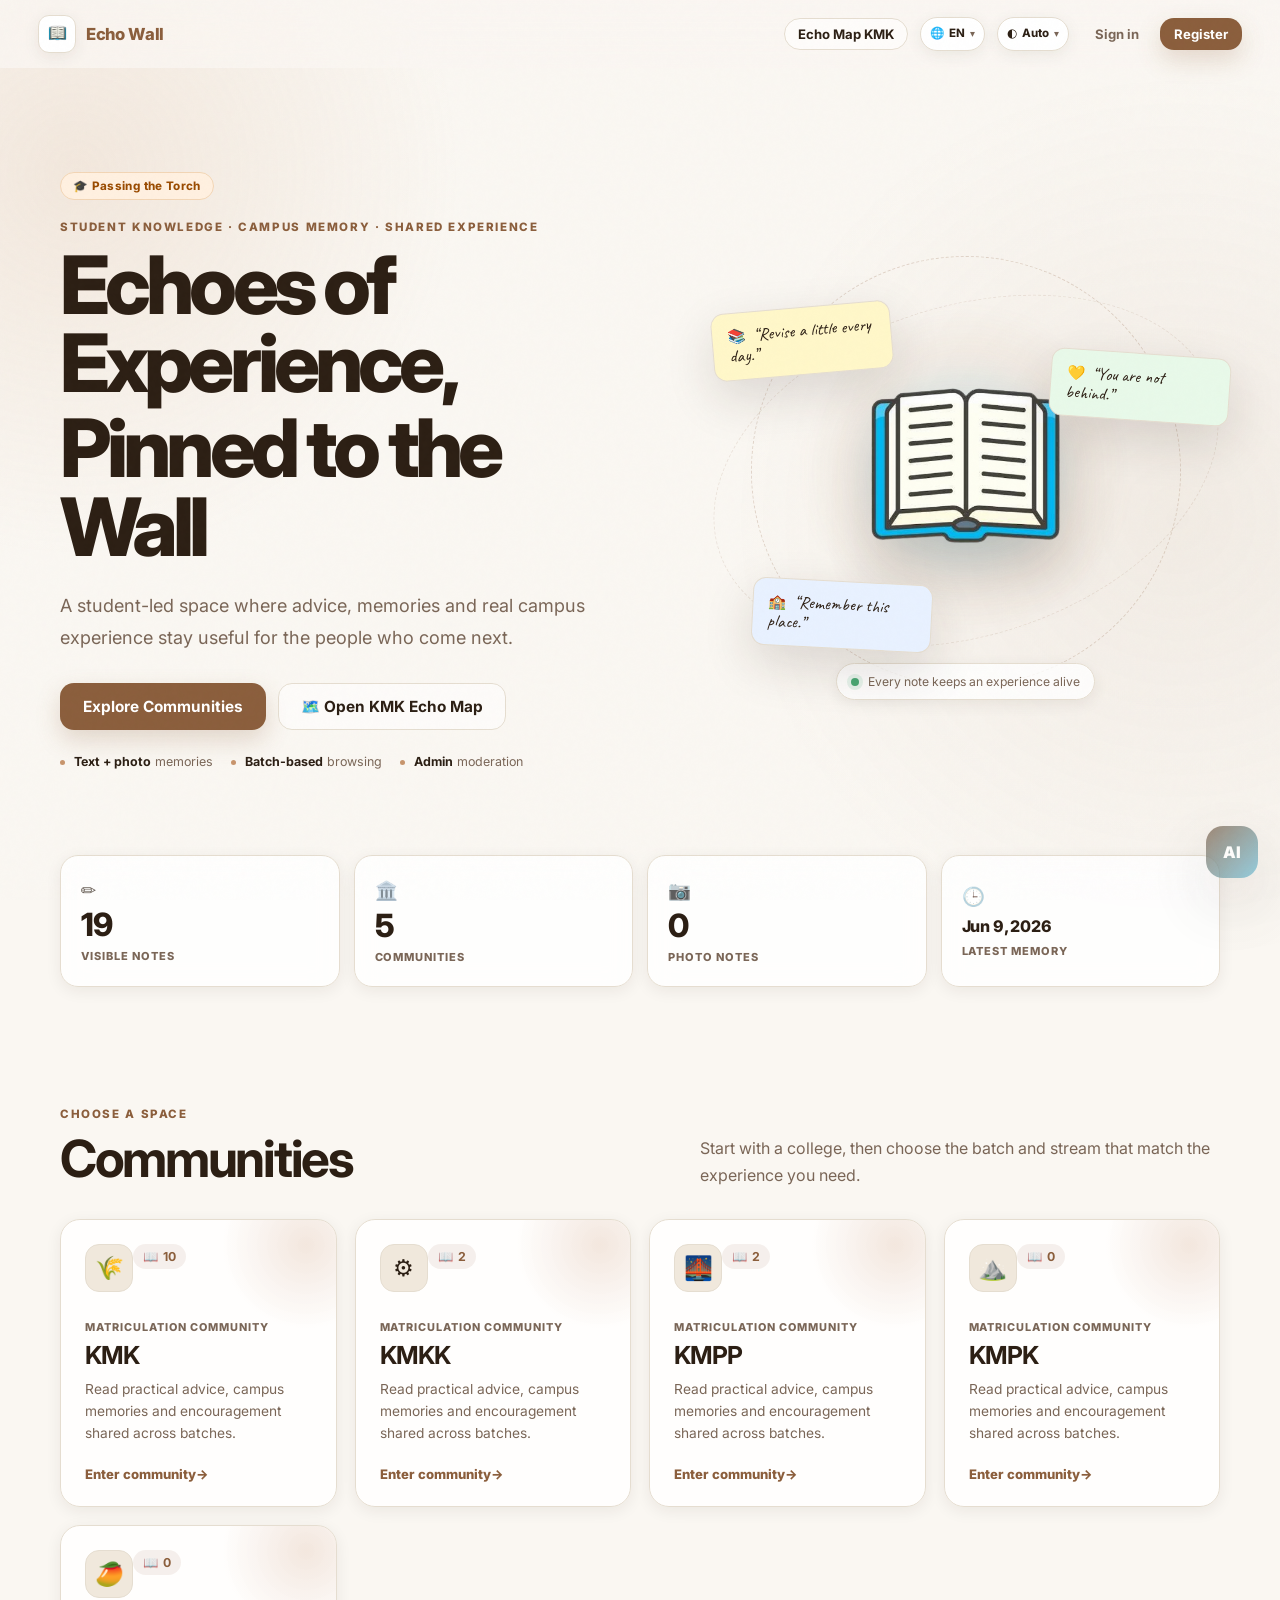
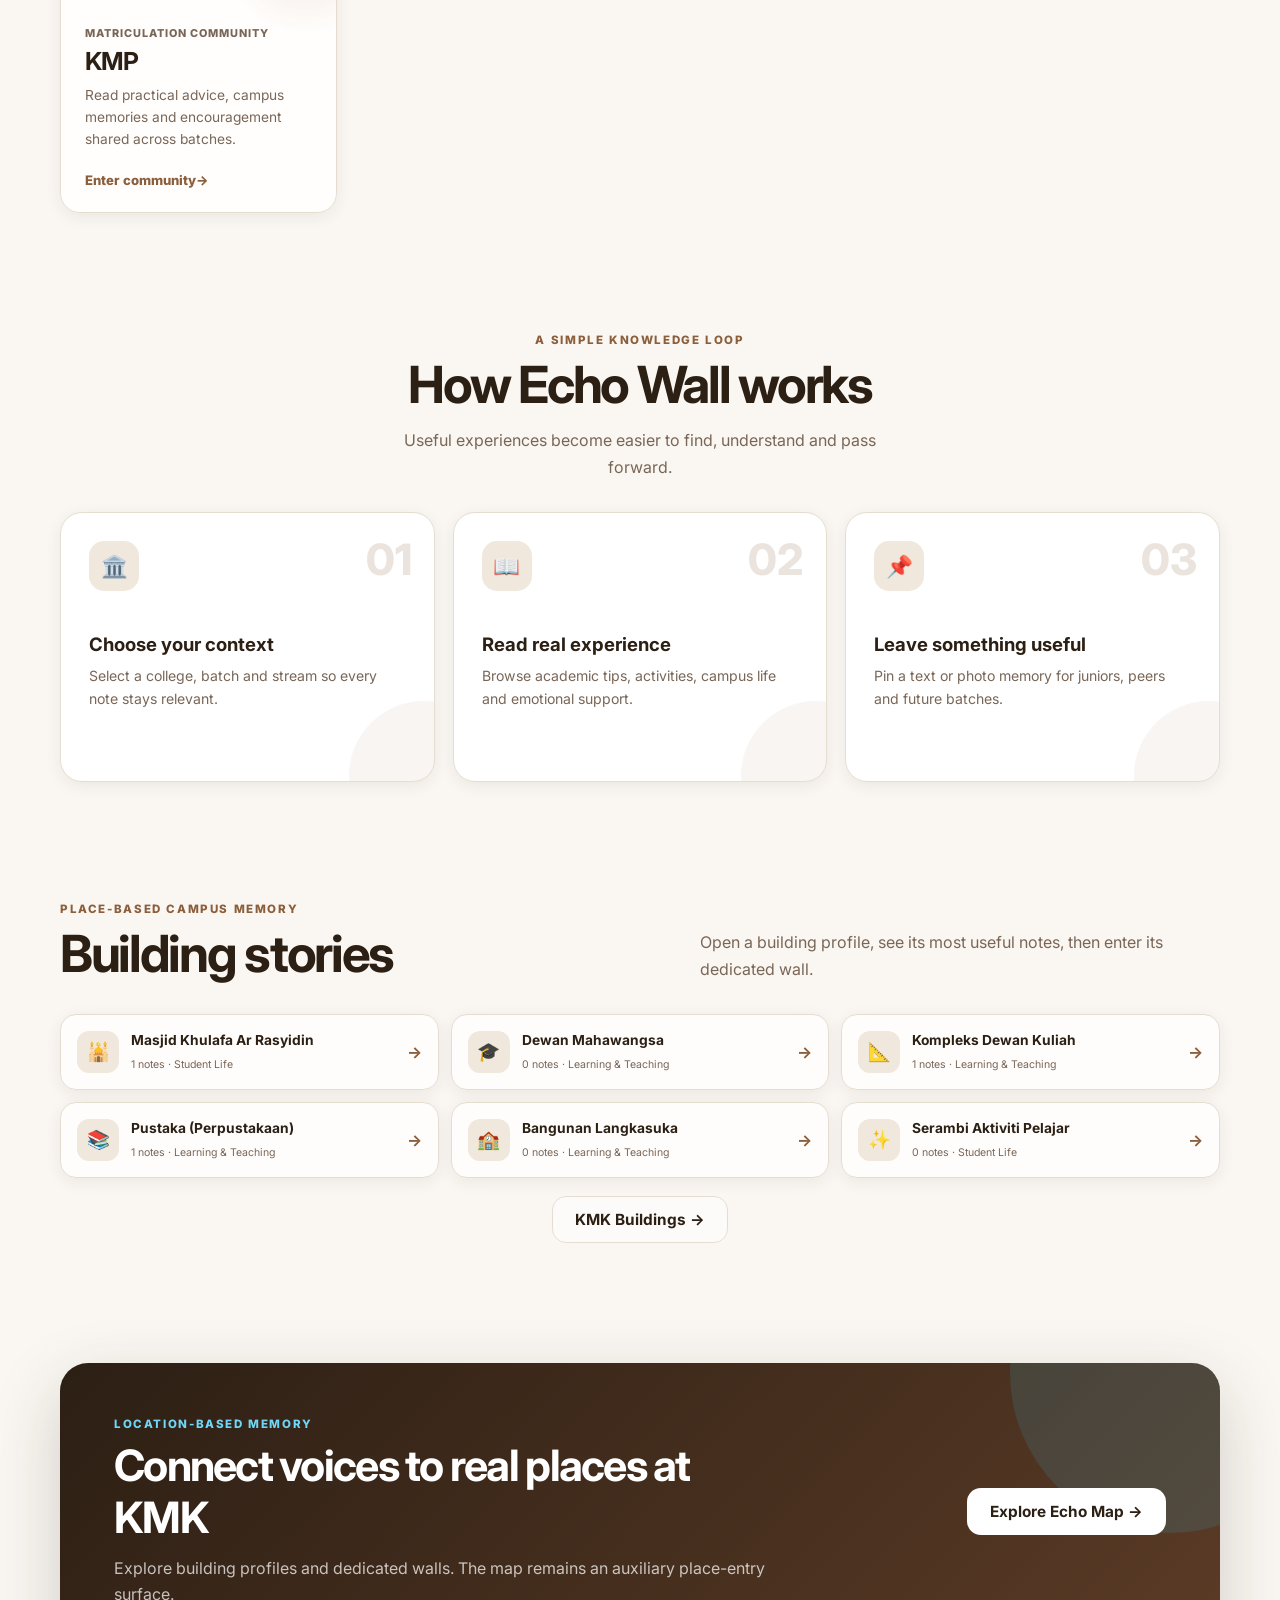
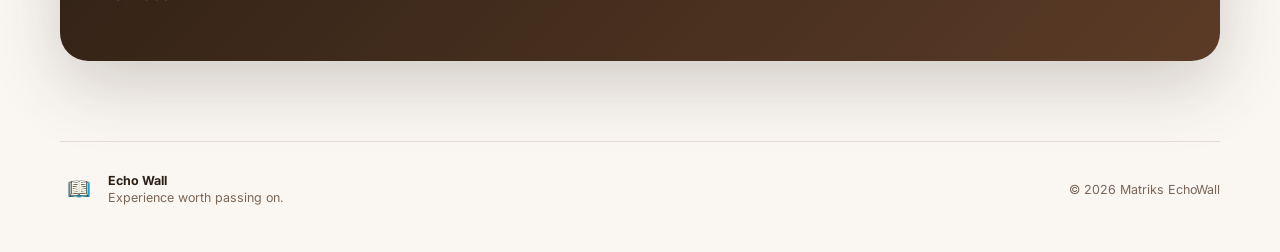
==== commit 0e8705c3: "feat: release integrated frontend and campus map preview" ====
--- a/index.html
+++ b/index.html
@@ -24,8 +24,14 @@
     </a>
     <div class="navbar-actions navbar-actions-expanded">
       <a href="map.html" class="btn btn-outline btn-sm btn-round" data-i18n="nav.map">Echo Map KMK</a>
-      <label class="nav-select-wrap" aria-label="Language"><span>🌐</span><select id="language-select" class="nav-select" onchange="I18n.setLanguage(event.target.value)"><option value="en">EN</option><option value="ms">BM</option><option value="zh">中文</option></select></label>
-      <label class="nav-select-wrap" aria-label="Theme"><span>◐</span><select id="theme-select" class="nav-select" onchange="ThemeService.setTheme(event.target.value)"><option value="system">Auto</option><option value="light">Light</option><option value="dark">Dark</option></select></label>
+      <div class="preference-menu" data-preference-menu="language">
+        <button id="language-menu-trigger" class="preference-trigger" type="button" aria-haspopup="menu" aria-expanded="false" aria-controls="language-menu"><span aria-hidden="true">🌐</span><span class="preference-current">EN</span><span class="preference-chevron" aria-hidden="true">▾</span></button>
+        <div id="language-menu" class="preference-options" role="menu" aria-labelledby="language-menu-trigger" hidden><button type="button" role="menuitemradio" aria-checked="false" data-value="en"><span>EN</span><span class="preference-check" aria-hidden="true">✓</span></button><button type="button" role="menuitemradio" aria-checked="false" data-value="ms"><span>BM</span><span class="preference-check" aria-hidden="true">✓</span></button><button type="button" role="menuitemradio" aria-checked="false" data-value="zh"><span>中文</span><span class="preference-check" aria-hidden="true">✓</span></button></div>
+      </div>
+      <div class="preference-menu" data-preference-menu="theme">
+        <button id="theme-menu-trigger" class="preference-trigger" type="button" aria-haspopup="menu" aria-expanded="false" aria-controls="theme-menu"><span aria-hidden="true">◐</span><span class="preference-current">Auto</span><span class="preference-chevron" aria-hidden="true">▾</span></button>
+        <div id="theme-menu" class="preference-options" role="menu" aria-labelledby="theme-menu-trigger" hidden><button type="button" role="menuitemradio" aria-checked="false" data-value="system"><span>Auto</span><span class="preference-check" aria-hidden="true">✓</span></button><button type="button" role="menuitemradio" aria-checked="false" data-value="light"><span>Light</span><span class="preference-check" aria-hidden="true">✓</span></button><button type="button" role="menuitemradio" aria-checked="false" data-value="dark"><span>Dark</span><span class="preference-check" aria-hidden="true">✓</span></button></div>
+      </div>
       <div id="user-nav-actions" class="user-nav-actions"></div>
     </div>
   </nav>
@@ -71,54 +77,82 @@
             <label class="form-label" for="form-crop-scale"><span data-i18n="form.cropScale">Photo crop scale</span> <b id="crop-scale-value">100%</b></label>
             <input id="form-crop-scale" type="range" min="1" max="1.8" step="0.05" value="1" oninput="updateCropScale(event)" />
             <label class="form-label" for="form-image-fit" data-i18n="form.cropFit">Photo fit</label>
-            <select id="form-image-fit" class="form-select" onchange="updateImageFit(event)"><option value="cover" data-i18n="form.fitCover">Crop to fill</option><option value="contain" data-i18n="form.fitContain">Show full photo</option></select>
+            <input type="hidden" id="form-image-fit" value="cover" onchange="updateImageFit(event)" />
+            <div class="note-select" data-note-select="image-fit">
+              <button class="note-select-trigger" id="form-image-fit-trigger" type="button" aria-haspopup="listbox" aria-expanded="false" aria-controls="form-image-fit-listbox">
+                <span class="note-select-current"><span class="fit-swatch fit-swatch-cover" aria-hidden="true"><i></i></span><span data-note-select-label data-i18n="form.fitCover">Crop to fill</span></span><span class="note-select-chevron" aria-hidden="true">▾</span>
+              </button>
+              <div class="note-select-menu note-select-menu-fit" id="form-image-fit-listbox" role="listbox" aria-labelledby="form-image-fit-trigger" hidden>
+                <div class="note-select-options">
+                  <button type="button" role="option" aria-selected="true" data-value="cover" data-i18n-key="form.fitCover"><span class="fit-swatch fit-swatch-cover" aria-hidden="true"><i></i></span><span data-i18n="form.fitCover">Crop to fill</span><span class="note-select-check" aria-hidden="true">✓</span></button>
+                  <button type="button" role="option" aria-selected="false" data-value="contain" data-i18n-key="form.fitContain"><span class="fit-swatch fit-swatch-contain" aria-hidden="true"><i></i></span><span data-i18n="form.fitContain">Show full photo</span><span class="note-select-check" aria-hidden="true">✓</span></button>
+                </div>
+              </div>
+            </div>
           </div>
         </div>
         <div class="form-row">
           <div class="form-group">
             <label class="form-label" for="form-category" data-i18n="form.category">Category</label>
-            <select id="form-category" class="form-select">
-              <option value="academic" data-i18n="form.categoryAcademic">📚 Academic Advice</option>
-              <option value="koko" data-i18n="form.categoryKoko">🎖️ Co-curricular Activity</option>
-              <option value="campus_life" data-i18n="form.categoryCampus">🏫 Campus Life</option>
-              <option value="emotional" data-i18n="form.categoryEmotional">💛 Emotional Support</option>
-            </select>
+            <input type="hidden" id="form-category" value="academic" />
+            <div class="note-select" data-note-select="category">
+              <button class="note-select-trigger" id="form-category-trigger" type="button" aria-haspopup="listbox" aria-expanded="false" aria-controls="form-category-listbox">
+                <span class="note-select-current"><span class="category-choice-icon" aria-hidden="true">📚</span><span data-note-select-label data-i18n="form.categoryAcademic">Academic Advice</span></span><span class="note-select-chevron" aria-hidden="true">▾</span>
+              </button>
+              <div class="note-select-menu note-select-menu-category" id="form-category-listbox" role="listbox" aria-labelledby="form-category-trigger" hidden>
+                <div class="note-select-options">
+                  <button type="button" role="option" aria-selected="true" data-value="academic" data-i18n-key="form.categoryAcademic"><span class="category-choice-icon" aria-hidden="true">📚</span><span data-i18n="form.categoryAcademic">Academic Advice</span><span class="note-select-check" aria-hidden="true">✓</span></button>
+                  <button type="button" role="option" aria-selected="false" data-value="koko" data-i18n-key="form.categoryKoko"><span class="category-choice-icon" aria-hidden="true">🎖️</span><span data-i18n="form.categoryKoko">Co-curricular Activity</span><span class="note-select-check" aria-hidden="true">✓</span></button>
+                  <button type="button" role="option" aria-selected="false" data-value="campus_life" data-i18n-key="form.categoryCampus"><span class="category-choice-icon" aria-hidden="true">🏫</span><span data-i18n="form.categoryCampus">Campus Life</span><span class="note-select-check" aria-hidden="true">✓</span></button>
+                  <button type="button" role="option" aria-selected="false" data-value="emotional" data-i18n-key="form.categoryEmotional"><span class="category-choice-icon" aria-hidden="true">💛</span><span data-i18n="form.categoryEmotional">Emotional Support</span><span class="note-select-check" aria-hidden="true">✓</span></button>
+                </div>
+              </div>
+            </div>
           </div>
           <div class="form-group">
             <label class="form-label" for="form-shape" data-i18n="form.shape">Shape</label>
-            <select id="form-shape" class="form-select">
-              <option value="rounded" data-i18n="form.shapeRounded">▢ Rounded</option>
-              <option value="square" data-i18n="form.shapeSquare">⬜ Square</option>
-              <option value="rect" data-i18n="form.shapeRect">▬ Rectangle</option>
-              <option value="circle" data-i18n="form.shapeCircle">⬤ Circle</option>
-              <option value="envelope" data-i18n="form.shapeEnvelope">✉ Envelope</option>
-              <option value="torn" data-i18n="form.shapeTorn">〰 Torn Edge</option>
-              <option value="speech" data-i18n="form.shapeSpeech">💬 Speech Bubble</option>
-              <option value="polaroid" data-i18n="form.shapePolaroid">▣ Polaroid</option>
-              <option value="ticket" data-i18n="form.shapeTicket">🎟 Ticket</option>
-              <option value="hexagon" data-i18n="form.shapeHexagon">⬡ Hexagon</option>
-            </select>
+            <input type="hidden" id="form-shape" value="rounded" />
+            <div class="note-select" data-note-select="shape">
+              <button class="note-select-trigger" id="form-shape-trigger" type="button" aria-haspopup="listbox" aria-expanded="false" aria-controls="form-shape-listbox">
+                <span class="note-select-current"><span class="shape-swatch shape-swatch-rounded" aria-hidden="true"></span><span data-note-select-label data-i18n="form.shapeRounded">Rounded</span></span><span class="note-select-chevron" aria-hidden="true">▾</span>
+              </button>
+              <div class="note-select-menu note-select-menu-shape" id="form-shape-listbox" role="listbox" aria-labelledby="form-shape-trigger" hidden>
+                <div class="note-select-options">
+                  <button type="button" role="option" aria-selected="true" data-value="rounded" data-i18n-key="form.shapeRounded"><span class="shape-swatch shape-swatch-rounded" aria-hidden="true"></span><span data-i18n="form.shapeRounded">Rounded</span><span class="note-select-check" aria-hidden="true">✓</span></button>
+                  <button type="button" role="option" aria-selected="false" data-value="square" data-i18n-key="form.shapeSquare"><span class="shape-swatch shape-swatch-square" aria-hidden="true"></span><span data-i18n="form.shapeSquare">Square</span><span class="note-select-check" aria-hidden="true">✓</span></button>
+                  <button type="button" role="option" aria-selected="false" data-value="rect" data-i18n-key="form.shapeRect"><span class="shape-swatch shape-swatch-rect" aria-hidden="true"></span><span data-i18n="form.shapeRect">Rectangle</span><span class="note-select-check" aria-hidden="true">✓</span></button>
+                  <button type="button" role="option" aria-selected="false" data-value="circle" data-i18n-key="form.shapeCircle"><span class="shape-swatch shape-swatch-circle" aria-hidden="true"></span><span data-i18n="form.shapeCircle">Circle</span><span class="note-select-check" aria-hidden="true">✓</span></button>
+                  <button type="button" role="option" aria-selected="false" data-value="envelope" data-i18n-key="form.shapeEnvelope"><span class="shape-swatch shape-swatch-envelope" aria-hidden="true"></span><span data-i18n="form.shapeEnvelope">Envelope</span><span class="note-select-check" aria-hidden="true">✓</span></button>
+                  <button type="button" role="option" aria-selected="false" data-value="torn" data-i18n-key="form.shapeTorn"><span class="shape-swatch shape-swatch-torn" aria-hidden="true"></span><span data-i18n="form.shapeTorn">Torn Edge</span><span class="note-select-check" aria-hidden="true">✓</span></button>
+                  <button type="button" role="option" aria-selected="false" data-value="speech" data-i18n-key="form.shapeSpeech"><span class="shape-swatch shape-swatch-speech" aria-hidden="true"></span><span data-i18n="form.shapeSpeech">Speech Bubble</span><span class="note-select-check" aria-hidden="true">✓</span></button>
+                  <button type="button" role="option" aria-selected="false" data-value="polaroid" data-i18n-key="form.shapePolaroid"><span class="shape-swatch shape-swatch-polaroid" aria-hidden="true"></span><span data-i18n="form.shapePolaroid">Polaroid</span><span class="note-select-check" aria-hidden="true">✓</span></button>
+                  <button type="button" role="option" aria-selected="false" data-value="ticket" data-i18n-key="form.shapeTicket"><span class="shape-swatch shape-swatch-ticket" aria-hidden="true"></span><span data-i18n="form.shapeTicket">Ticket</span><span class="note-select-check" aria-hidden="true">✓</span></button>
+                  <button type="button" role="option" aria-selected="false" data-value="hexagon" data-i18n-key="form.shapeHexagon"><span class="shape-swatch shape-swatch-hexagon" aria-hidden="true"></span><span data-i18n="form.shapeHexagon">Hexagon</span><span class="note-select-check" aria-hidden="true">✓</span></button>
+                </div>
+              </div>
+            </div>
           </div>
         </div>
-        <div class="form-group form-toggle-group">
-          <div>
-            <label class="form-label" for="form-anonymous" data-i18n="form.anonymous">Post Anonymously</label>
-            <p class="form-hint">Hide your nickname from public notes.</p>
+        <fieldset class="form-group identity-choice-group">
+          <legend class="form-label" data-i18n="form.publishAs">Publish as</legend>
+          <div class="identity-choice-options">
+            <label class="identity-choice">
+              <input type="radio" id="form-identity-named" name="publish-identity" value="named" aria-describedby="form-display-name" />
+              <span class="identity-choice-card">
+                <span class="identity-choice-heading" data-i18n="form.showName">Show my name</span>
+                <small data-i18n="form.showNameHint">Use your account display name</small>
+                <strong id="form-display-name"></strong>
+              </span>
+            </label>
+            <label class="identity-choice">
+              <input type="radio" id="form-anonymous" name="publish-identity" value="anonymous" checked />
+              <span class="identity-choice-card">
+                <span class="identity-choice-heading" data-i18n="form.anonymous">Post anonymously</span>
+                <small data-i18n="form.anonymousHint">Your name will not be shown publicly</small>
+              </span>
+            </label>
           </div>
-          <label class="toggle">
-            <input type="checkbox" id="form-anonymous" checked onchange="toggleNickname()" />
-            <span class="toggle-slider"></span>
-          </label>
-        </div>
-        <div class="form-group" id="nickname-group" style="display:none">
-          <label class="form-label" for="form-nickname" data-i18n="form.nickname">Nickname</label>
-          <input type="text" id="form-nickname" class="form-input" placeholder="E.g. Senior CS '21" maxlength="50" />
-        </div>
-        <div class="form-group placement-group">
-          <div class="placement-heading"><label class="form-label" data-i18n="form.position">Choose note position</label><span id="placement-value">18%, 18%</span></div>
-          <button id="note-placement-board" class="note-placement-board" type="button" onclick="handlePlacementSelection(event)" aria-label="Choose note position"><span id="placement-marker" class="placement-marker">📌</span></button>
-          <p class="form-hint" data-i18n="form.positionHint">Click the board to place your note.</p>
-        </div>
+        </fieldset>
         <button type="submit" id="note-submit" class="btn btn-primary btn-full btn-lg" data-i18n="form.submit">📌 Pin to Wall</button>
       </form>
     </div>
@@ -132,6 +166,7 @@
   <script src="i18n/locales/zh.js"></script>
   <script src="i18n/index.js"></script>
   <script src="services/theme-service.js"></script>
+  <script src="services/preferences-ui.js"></script>
   <script src="data/campus-buildings.js"></script>
   <script src="services/auth-service.js"></script>
   <script src="services/translation-service.js"></script>
@@ -143,9 +178,5 @@
   <script src="app-wall.js"></script>
   <script src="services/auth-ui.js"></script>
   <script src="services/bisheng-adapter.js"></script>
-  <script>
-    document.getElementById("language-select").value = I18n.getLanguage();
-    document.getElementById("theme-select").value = ThemeService.getPreference();
-  </script>
 </body>
 </html>
--- a/style-core.css
+++ b/style-core.css
@@ -120,6 +120,9 @@
 .btn:hover { transform: translateY(-2px); }
 .btn:active { transform: translateY(0) scale(.98); }
 .btn:focus-visible, .selection-item:focus-visible, .org-card:focus-visible, .filter-btn:focus-visible { outline: 3px solid rgba(139,94,60,.25); outline-offset: 3px; }
+.place-preview-more-link { display:inline-flex; max-width:100%; align-items:center; gap:5px; margin:10px 0 0; border-radius:6px; color:var(--primary); font-size:.68rem; font-weight:800; line-height:1.45; text-decoration:none; overflow-wrap:anywhere; }
+.place-preview-more-link:hover { color:var(--primary-dark); text-decoration:underline; text-underline-offset:3px; }
+.place-preview-more-link:focus-visible { outline:3px solid rgba(139,94,60,.25); outline-offset:3px; }
 .btn-primary { background: var(--primary); color: #fff; box-shadow: 0 10px 24px rgba(139,94,60,.22); }
 .btn-primary:hover { background: var(--primary-dark); box-shadow: 0 14px 32px rgba(103,65,39,.26); }
 .btn-outline { background: rgba(255,255,255,.55); color: var(--text); border-color: var(--border); }
@@ -233,9 +236,6 @@
 .org-header-meta { display:flex; gap:12px; align-items:center; margin-top:8px; color:var(--text-muted); font-size:.82rem; }
 .org-meta-tag { background:var(--secondary); color:var(--primary-dark); border-radius:999px; padding:5px 10px; text-transform:capitalize; font-weight:700; }
 .selection-shell { background:rgba(255,255,255,.72); border:1px solid var(--border); border-radius:26px; padding:clamp(22px,4vw,40px); box-shadow:var(--shadow); }
-.selection-progress { display:flex; align-items:center; justify-content:center; gap:12px; margin-bottom:34px; color:var(--text-muted); font-size:.73rem; font-weight:800; text-transform:uppercase; letter-spacing:.08em; }
-.selection-progress span.active { color:var(--primary); }
-.selection-progress i { width:48px; height:1px; background:var(--border); }
 .selection-grid { display:grid; grid-template-columns:1fr 1fr; gap:clamp(28px,5vw,64px); }
 .selection-heading { display:flex; gap:13px; align-items:flex-start; margin-bottom:17px; }
 .selection-heading>span { width:34px; height:34px; display:grid; place-items:center; border-radius:10px; background:var(--secondary); color:var(--primary); font-size:.72rem; font-weight:800; flex:0 0 auto; }
@@ -303,8 +303,7 @@
 @media (max-width: 720px) {
   .container { width:min(100% - 28px,1160px); }
   .navbar { min-height:62px; padding-inline:14px; }
-  .navbar-actions .btn { font-size:0; width:42px; height:42px; padding:0; border-radius:12px; }
-  .navbar-actions .btn::first-letter { font-size:1rem; }
+  .navbar-actions > .btn { flex:0 0 auto; width:auto; min-width:0; height:36px; padding:7px 10px; border-radius:999px; overflow:visible; color:var(--primary); font-size:.68rem; line-height:1.2; text-indent:0; white-space:nowrap; }
   .hero { min-height:auto; padding-block:46px 62px; }
   .hero h1 { font-size:clamp(2.55rem,13vw,4rem); }
   .hero-actions { flex-direction:column; }
@@ -328,7 +327,6 @@
   .footer-actions { width:100%; justify-content:space-between; }
   .org-header { align-items:flex-start; }
   .org-header-icon { width:60px; height:60px; font-size:1.7rem; border-radius:18px; }
-  .selection-progress { display:none; }
   .selection-grid { grid-template-columns:1fr; gap:34px; }
   .selection-shell { padding:18px; }
   .enter-wall-box { align-items:stretch; flex-direction:column; }
@@ -346,33 +344,37 @@
    Feature foundation: theme, i18n, auth, place profiles
    ========================================================= */
 :root[data-theme="dark"] {
-  --bg:#15120f;
-  --bg-deep:#1d1814;
-  --card-bg:#211b17;
-  --border:#3a3028;
-  --border-strong:#524236;
-  --text:#f5ede6;
-  --text-muted:#bca99a;
-  --primary:#d29a70;
-  --primary-dark:#b5784c;
-  --primary-light:#e3b28f;
-  --secondary:#2c241e;
-  --shadow:0 4px 16px rgba(0,0,0,.22);
-  --shadow-lg:0 18px 50px rgba(0,0,0,.38);
-  --shadow-float:0 24px 70px rgba(0,0,0,.5);
-  --note-academic-bg:#263d58;
-  --note-academic-text:#d9ebff;
-  --note-koko-bg:#244736;
-  --note-koko-text:#d7f7e5;
-  --note-campus-bg:#533624;
-  --note-campus-text:#ffe5cf;
-  --note-emotional-bg:#554a22;
-  --note-emotional-text:#fff4bd;
+  --bg:#0b0a09;
+  --bg-deep:#12100d;
+  --card-bg:#181512;
+  --border:#49371f;
+  --border-strong:#7a5b30;
+  --text:#f8f1e7;
+  --text-muted:#d0bea7;
+  --primary:#dfb45f;
+  --primary-dark:#be8f3c;
+  --primary-light:#f4d385;
+  --secondary:#241c14;
+  --shadow:0 5px 18px rgba(0,0,0,.34);
+  --shadow-lg:0 20px 54px rgba(0,0,0,.5);
+  --shadow-float:0 28px 76px rgba(0,0,0,.64);
+  --note-academic-bg:#182633;
+  --note-academic-text:#d8e7f3;
+  --note-koko-bg:#19291f;
+  --note-koko-text:#d8eddf;
+  --note-campus-bg:#302117;
+  --note-campus-text:#f4dfcb;
+  --note-emotional-bg:#302b17;
+  --note-emotional-text:#f4e9b9;
   color-scheme:dark;
 }
-:root[data-theme="dark"] body { background:radial-gradient(circle at 8% 5%,rgba(210,154,112,.11),transparent 24rem),radial-gradient(circle at 92% 15%,rgba(210,154,112,.07),transparent 28rem),var(--bg); }
+:root[data-theme="dark"] body { background:radial-gradient(circle at 12% 0,rgba(212,168,90,.065),transparent 27rem),radial-gradient(circle at 88% 8%,rgba(239,201,122,.035),transparent 30rem),var(--bg); }
+:root[data-theme="dark"] body::before { opacity:.009; }
 :root[data-theme="dark"] .navbar,
-:root[data-theme="dark"] .navbar.is-scrolled { background:rgba(21,18,15,.9); }
+:root[data-theme="dark"] .navbar.is-scrolled { background:rgba(11,10,9,.93); border-color:var(--border); box-shadow:0 10px 34px rgba(0,0,0,.3); }
+:root[data-theme="dark"] .navbar-icon { background:var(--card-bg); border-color:var(--border-strong); }
+:root[data-theme="dark"] .btn-primary { background:var(--primary); color:#120f0a; box-shadow:0 10px 25px rgba(212,168,90,.18); }
+:root[data-theme="dark"] .btn-primary:hover { background:var(--primary-light); color:#0b0a09; box-shadow:0 14px 32px rgba(212,168,90,.24); }
 :root[data-theme="dark"] .btn-outline,
 :root[data-theme="dark"] .org-card,
 :root[data-theme="dark"] .stat-card,
@@ -381,25 +383,149 @@
 :root[data-theme="dark"] .enter-wall-box,
 :root[data-theme="dark"] .place-card,
 :root[data-theme="dark"] .place-wall-entry,
-:root[data-theme="dark"] .auth-card { background:var(--card-bg); }
+:root[data-theme="dark"] .account-auth-panel,
+:root[data-theme="dark"] .account-auth-card { background:var(--card-bg); }
+:root[data-theme="dark"] .btn-ghost { background:transparent; color:var(--text-muted); }
+:root[data-theme="dark"] .btn-outline { color:var(--text); border-color:var(--border-strong); }
+:root[data-theme="dark"] .btn-outline:hover,
+:root[data-theme="dark"] .btn-ghost:hover { background:var(--secondary); color:var(--primary-light); border-color:var(--primary); }
+:root[data-theme="dark"] .selection-item.selected { background:var(--secondary); box-shadow:0 0 0 3px rgba(212,168,90,.09); }
+:root[data-theme="dark"] .org-card:hover,
+:root[data-theme="dark"] .stat-card:hover,
+:root[data-theme="dark"] .building-home-card:hover,
+:root[data-theme="dark"] .place-card:hover { border-color:var(--primary); }
 :root[data-theme="dark"] .form-input,
 :root[data-theme="dark"] .form-select,
-:root[data-theme="dark"] .form-textarea { background:#1a1512; }
-:root[data-theme="dark"] .map-promo { background:linear-gradient(135deg,#0d0b09,#33241a); }
+:root[data-theme="dark"] .form-textarea,
+:root[data-theme="dark"] .search-input,
+:root[data-theme="dark"] .building-search input { background:var(--bg-deep); border-color:var(--border); color:var(--text); }
+:root[data-theme="dark"] .form-input:focus,
+:root[data-theme="dark"] .form-select:focus,
+:root[data-theme="dark"] .form-textarea:focus,
+:root[data-theme="dark"] .search-input:focus,
+:root[data-theme="dark"] .building-search input:focus { background:var(--card-bg); border-color:var(--primary); box-shadow:0 0 0 3px rgba(212,168,90,.15); }
+:root[data-theme="dark"] input::placeholder,
+:root[data-theme="dark"] textarea::placeholder { color:var(--text-muted); opacity:.92; }
+:root[data-theme="dark"] .floating-note,
+:root[data-theme="dark"] .hero-visual-caption,
+:root[data-theme="dark"] .how-card,
+:root[data-theme="dark"] .building-home-card,
+:root[data-theme="dark"] .place-profile-copy,
+:root[data-theme="dark"] .building-overview-title,
+:root[data-theme="dark"] .building-overview-empty { background:var(--card-bg); border-color:var(--border); }
+:root[data-theme="dark"] .auth-overlay { background:rgba(3,3,2,.76); }
+:root[data-theme="dark"] .account-auth-shell { border-color:var(--border-strong); }
+:root[data-theme="dark"] .account-auth-panel { background:var(--bg-deep); }
+:root[data-theme="dark"] .account-auth-local-notice { background:var(--secondary); border-color:var(--border); color:var(--text-muted); }
+:root[data-theme="dark"] .account-auth-close { background:var(--secondary); border-color:var(--border-strong); color:var(--text); }
+:root[data-theme="dark"] .map-promo { background:linear-gradient(135deg,#090806,#19140d); border:1px solid var(--border-strong); }
+:root[data-theme="dark"] .map-promo::before { background:rgba(212,168,90,.08); }
+:root[data-theme="dark"] .map-promo .eyebrow { color:var(--primary-light); }
+:root[data-theme="dark"] .map-promo .btn-primary { background:var(--primary); color:#120f0a; }
+:root[data-theme="dark"] .place-card-visual { background:linear-gradient(135deg,color-mix(in srgb,var(--place-color) 18%,var(--card-bg)),var(--card-bg)); }
+:root[data-theme="dark"] .place-emoji { background:var(--secondary); border-color:var(--border); }
+:root[data-theme="dark"] .building-overview { background:linear-gradient(145deg,#171411,#0d0b09); }
+:root[data-theme="dark"] .building-overview-grid { opacity:.22; }
+:root[data-theme="dark"] .building-overview-title b { color:#120f0a; }
+:root[data-theme="dark"] .bisheng-launcher { background:linear-gradient(135deg,var(--primary-dark),var(--primary-light)); color:#120f0a; }
+:root[data-theme="dark"] .map-frame,
+:root[data-theme="dark"] .map-side,
+:root[data-theme="dark"] .map-floating-controls button,
+:root[data-theme="dark"] .building-card,
+:root[data-theme="dark"] .place-preview-note { background:var(--card-bg); color:var(--text); }
+:root[data-theme="dark"] .building-card:hover,
+:root[data-theme="dark"] .building-card.active { background:var(--secondary); border-color:var(--primary); }
+:root[data-theme="dark"] .place-preview-icon { background:#261e12; color:var(--primary-light); box-shadow:inset 0 0 0 1px var(--border-strong); }
+:root[data-theme="dark"] .place-preview-action { box-shadow:0 -10px 24px rgba(11,10,9,.92); }
+:root[data-theme="dark"] .leaflet-popup-content-wrapper,
+:root[data-theme="dark"] .leaflet-popup-tip,
+:root[data-theme="dark"] .leaflet-control-zoom a { background:var(--card-bg); color:var(--text)!important; border-color:var(--border)!important; }
+:root[data-theme="dark"] .btn:focus-visible,
+:root[data-theme="dark"] .selection-item:focus-visible,
+:root[data-theme="dark"] .org-card:focus-visible,
+:root[data-theme="dark"] .filter-btn:focus-visible { outline-color:rgba(239,201,122,.42); }
+:root[data-theme="dark"] .navbar-brand,
+:root[data-theme="dark"] .eyebrow,
+:root[data-theme="dark"] .org-card-link { color:var(--primary-light); }
+:root[data-theme="dark"] .navbar .btn-outline,
+:root[data-theme="dark"] .preference-trigger { color:var(--text); font-weight:800; }
+:root[data-theme="dark"] .preference-chevron { color:var(--primary); }
+:root[data-theme="dark"] .hero-description,
+:root[data-theme="dark"] .hero-trust-row,
+:root[data-theme="dark"] .org-card-desc { color:var(--text-muted); }
+:root[data-theme="dark"] .org-card-kicker { color:var(--primary-light); }
+:root[data-theme="dark"] .map-side-header h2,
+:root[data-theme="dark"] .place-preview h2 { color:var(--text); }
+:root[data-theme="dark"] .map-side-header p { color:var(--text-muted); font-size:.72rem; line-height:1.6; }
+:root[data-theme="dark"] .building-search span { color:var(--primary-light); font-size:.61rem; }
+:root[data-theme="dark"] .building-search input::placeholder { color:var(--text-muted); opacity:1; }
+:root[data-theme="dark"] .building-card strong { color:var(--text); font-size:.74rem; }
+:root[data-theme="dark"] .building-card small { color:var(--text-muted); font-size:.62rem; line-height:1.45; }
+:root[data-theme="dark"] .place-preview-alias,
+:root[data-theme="dark"] .place-preview-description { color:var(--text-muted); }
+:root[data-theme="dark"] .place-preview-meta dt,
+:root[data-theme="dark"] .place-preview-note small { color:var(--text-muted); font-size:.6rem; }
 
 .navbar-actions-expanded { flex-wrap:wrap; justify-content:flex-end; }
-.nav-select-wrap { display:inline-flex; align-items:center; gap:5px; min-height:34px; padding:0 8px; border:1px solid var(--border); border-radius:999px; background:rgba(255,255,255,.55); color:var(--text-muted); }
-.nav-select { appearance:none; border:0; outline:none; background:transparent; color:var(--text); font-size:.72rem; font-weight:750; cursor:pointer; }
+.preference-menu { position:relative; flex:0 0 auto; }
+.preference-trigger { appearance:none; min-height:34px; display:inline-flex; align-items:center; justify-content:center; gap:5px; padding:0 9px; border:1px solid var(--border); border-radius:999px; background:var(--card-bg); color:var(--text); font-family:var(--font); font-size:.72rem; font-weight:750; line-height:1; cursor:pointer; box-shadow:var(--shadow); transition:border-color .18s ease,background .18s ease,color .18s ease,box-shadow .18s ease; }
+.preference-trigger:hover,.preference-menu.is-open .preference-trigger { border-color:var(--primary); background:var(--secondary); color:var(--primary); }
+.preference-trigger:focus-visible,.preference-options button:focus-visible { outline:3px solid color-mix(in srgb,var(--primary) 25%,transparent); outline-offset:2px; }
+.preference-chevron { color:var(--text-muted); font-size:.62rem; transition:transform .18s ease; }
+.preference-menu.is-open .preference-chevron { transform:rotate(180deg); }
+.preference-options { position:absolute; top:calc(100% + 7px); right:0; z-index:700; min-width:118px; padding:6px; border:1px solid var(--border); border-radius:14px; background:var(--card-bg); color:var(--text); box-shadow:var(--shadow-lg); font-family:var(--font); }
+.preference-options[hidden] { display:none; }
+.preference-options button { appearance:none; width:100%; min-height:34px; display:flex; align-items:center; justify-content:space-between; gap:14px; padding:7px 9px; border:0; border-radius:9px; background:transparent; color:var(--text); font:inherit; font-size:.72rem; font-weight:700; text-align:left; cursor:pointer; }
+.preference-options button:hover,.preference-options button:focus-visible { background:var(--secondary); color:var(--primary); }
+.preference-options button.is-selected { background:var(--secondary); color:var(--primary); }
+.preference-check { color:var(--primary); opacity:0; font-weight:900; }
+.preference-options button.is-selected .preference-check { opacity:1; }
 .user-nav-actions { display:flex; align-items:center; gap:7px; }
 .user-chip { max-width:150px; overflow:hidden; text-overflow:ellipsis; white-space:nowrap; padding:7px 10px; border-radius:999px; background:var(--secondary); color:var(--text); font-size:.72rem; font-weight:750; }
 
-.auth-overlay { position:fixed; inset:0; z-index:12000; display:grid; place-items:center; padding:18px; background:rgba(20,15,12,.58); backdrop-filter:blur(9px); }
-.auth-card { position:relative; width:min(440px,100%); display:flex; flex-direction:column; gap:15px; padding:32px; border:1px solid var(--border); border-radius:24px; background:#fff; box-shadow:var(--shadow-float); animation:modalIn .35s var(--ease-out) both; }
-.auth-card form { display:flex; flex-direction:column; gap:14px; }
-.auth-card h2 { font-size:1.75rem; letter-spacing:-.035em; }
-.auth-notice { padding:10px 12px; border-radius:12px; background:var(--secondary); color:var(--text-muted); font-size:.72rem; line-height:1.5; }
-.auth-close { position:absolute; top:14px; right:14px; appearance:none; border:0; width:34px; height:34px; border-radius:50%; background:var(--secondary); color:var(--text-muted); cursor:pointer; }
+.auth-overlay { position:fixed; inset:0; z-index:12000; display:grid; place-items:center; padding:18px; background:rgba(20,15,12,.64); backdrop-filter:blur(12px); }
+.account-auth-shell { position:relative; width:min(1180px,100%); height:min(760px,calc(100dvh - 36px)); min-height:560px; display:grid; grid-template-columns:minmax(0,1.04fr) minmax(420px,.96fr); overflow:hidden; border:1px solid var(--border); border-radius:28px; background:var(--card-bg); box-shadow:var(--shadow-float); animation:modalIn .35s var(--ease-out) both; }
+.account-auth-visual { position:relative; min-width:0; display:flex; align-items:center; overflow:hidden; padding:clamp(38px,6vw,78px); background:linear-gradient(145deg,#17110b,#6b4828); color:#fff; }
+.account-auth-visual::before,.account-auth-visual::after { content:""; position:absolute; border-radius:50%; background:rgba(239,201,122,.11); }
+.account-auth-visual::before { width:430px; height:430px; top:-180px; right:-150px; }
+.account-auth-visual::after { width:280px; height:280px; left:-130px; bottom:-110px; }
+.account-auth-copy { position:relative; z-index:1; max-width:590px; }
+.account-auth-copy img { width:90px; height:90px; object-fit:contain; margin-bottom:28px; padding:7px; border-radius:24px; background:#fff; box-shadow:0 24px 52px rgba(0,0,0,.24); }
+.account-auth-copy .eyebrow { color:#efc97a; }
+.account-auth-copy h2 { margin:10px 0 18px; color:#fff; font-size:clamp(2.45rem,4.8vw,4.6rem); line-height:1.02; letter-spacing:-.055em; }
+.account-auth-visual-description { max-width:540px; color:rgba(255,255,255,.74); font-size:.86rem; line-height:1.75; }
+.account-auth-points { display:grid; gap:10px; margin-top:30px; }
+.account-auth-points span { display:flex; align-items:flex-start; gap:9px; color:#efc97a; font-size:.74rem; }
+.account-auth-points b { color:rgba(255,255,255,.82); font-weight:650; line-height:1.5; }
+.account-auth-panel { min-width:0; min-height:0; display:flex; overflow:hidden; background:#f7f3ee; }
+.account-auth-scroll { width:100%; min-height:0; display:grid; place-items:center; overflow-y:auto; overscroll-behavior:contain; padding:34px; scrollbar-gutter:stable; }
+.account-auth-card { width:min(440px,100%); display:flex; flex-direction:column; gap:13px; padding:30px; border:1px solid var(--border); border-radius:22px; background:#fff; box-shadow:var(--shadow-lg); }
+.account-auth-card form { display:flex; flex-direction:column; gap:13px; }
+.account-auth-card h2 { font-size:clamp(1.75rem,3vw,2.2rem); letter-spacing:-.045em; }
+.account-auth-mark { width:48px; height:48px; display:grid; place-items:center; margin-bottom:2px; border-radius:14px; background:var(--primary); color:#fff; font-weight:900; }
+.account-auth-description { margin-top:-6px; color:var(--text-muted); font-size:.77rem; line-height:1.58; }
+.account-auth-local-notice { padding:10px 12px; border:1px solid transparent; border-radius:12px; background:var(--secondary); color:var(--text-muted); font-size:.68rem; line-height:1.48; }
+.account-auth-close { position:absolute; top:16px; right:16px; z-index:3; appearance:none; width:38px; height:38px; border:1px solid var(--border); border-radius:50%; background:var(--card-bg); color:var(--text-muted); cursor:pointer; box-shadow:var(--shadow); }
+.account-auth-close:hover,.account-auth-close:focus-visible { color:var(--primary); border-color:var(--primary); }
+.account-auth-switch { appearance:none; align-self:center; border:0; background:transparent; color:var(--primary); cursor:pointer; font:inherit; font-size:.73rem; font-weight:800; line-height:1.4; text-align:center; }
+.account-auth-switch:hover { color:var(--primary-dark); text-decoration:underline; text-underline-offset:3px; }
+.account-auth-switch:focus-visible { outline:3px solid color-mix(in srgb,var(--primary) 25%,transparent); outline-offset:4px; border-radius:6px; }
 .auth-error { min-height:18px; color:var(--danger); font-size:.72rem; font-weight:700; }
+
+@media (max-width:760px) {
+  .auth-overlay { padding:0; }
+  .account-auth-shell { width:100%; height:100dvh; min-height:0; grid-template-columns:1fr; grid-template-rows:auto minmax(0,1fr); border:0; border-radius:0; }
+  .account-auth-visual { min-height:190px; padding:24px 20px; }
+  .account-auth-copy { padding-right:42px; }
+  .account-auth-copy img { width:54px; height:54px; margin-bottom:12px; border-radius:15px; padding:4px; }
+  .account-auth-copy h2 { margin:5px 0 8px; font-size:clamp(1.7rem,9vw,2.35rem); }
+  .account-auth-visual-description { font-size:.74rem; line-height:1.5; }
+  .account-auth-points { display:none; }
+  .account-auth-panel { min-height:0; }
+  .account-auth-scroll { place-items:start center; padding:22px 14px max(28px,env(safe-area-inset-bottom)); }
+  .account-auth-card { padding:22px 18px; border-radius:18px; }
+  .account-auth-close { top:14px; right:14px; }
+}
 
 .building-home-grid { display:grid; grid-template-columns:repeat(3,1fr); gap:12px; }
 .building-home-card { appearance:none; border:1px solid var(--border); border-radius:16px; background:rgba(255,255,255,.82); padding:16px; display:grid; grid-template-columns:42px 1fr auto; gap:12px; align-items:center; text-align:left; cursor:pointer; box-shadow:var(--shadow); transition:.22s var(--ease-out); }
@@ -464,7 +590,8 @@
 }
 @media (max-width:720px) {
   .navbar-actions-expanded { gap:5px; }
-  .nav-select-wrap { padding-inline:6px; }
+  .preference-trigger { min-height:34px; padding-inline:7px; }
+  .preference-options { max-width:calc(100vw - 20px); }
   .user-chip { display:none; }
   .user-nav-actions .btn { width:auto!important; height:36px!important; padding:7px 10px!important; font-size:.68rem!important; }
   .building-home-grid,.place-grid { grid-template-columns:1fr; }
--- a/style-wall.css
+++ b/style-wall.css
@@ -11,7 +11,23 @@
   overflow: hidden;
   position: relative;
 }
+body.wall-route-active {
+  height: 100dvh;
+  overflow: hidden;
+}
+body.wall-route-active #app {
+  flex: 1 1 auto;
+  min-height: 0;
+  overflow: hidden;
+}
+body.wall-route-active .wall-page {
+  flex: 1 1 auto;
+  height: 100%;
+  min-height: 0;
+  overflow: hidden;
+}
 .wall-page::after { content:""; position:absolute; inset:0; pointer-events:none; background:radial-gradient(circle at 50% 0,rgba(255,255,255,.85),transparent 38rem); }
+.wall-sticky-stack { position:relative; top:auto; z-index:40; flex:0 0 auto; }
 .wall-context-bar,.toolbar,.wall-canvas-wrap { position:relative; z-index:2; }
 .wall-context-bar { padding:16px clamp(16px,3vw,34px); display:flex; align-items:center; justify-content:space-between; gap:20px; background:rgba(255,255,255,.76); backdrop-filter:blur(15px); border-bottom:1px solid var(--border); }
 .wall-context-main { display:flex; align-items:center; gap:12px; min-width:0; }
@@ -41,18 +57,22 @@
 .wall-compose-btn { min-height:40px; padding:9px 16px; }
 .wall-compose-btn span { font-size:1.1rem; line-height:1; }
 
-.wall-canvas-wrap { flex:1; min-height:0; overflow:auto; position:relative; }
+.wall-canvas-wrap { flex:1 1 auto; min-height:0; overflow-y:auto; overscroll-behavior:contain; position:relative; }
 .wall-canvas-grid { position:absolute; inset:0; pointer-events:none; opacity:.32; background-image:radial-gradient(circle,rgba(139,94,60,.16) 1px,transparent 1px); background-size:24px 24px; mask-image:linear-gradient(to bottom,transparent,#000 10%,#000 90%,transparent); }
-.wall-canvas { position:relative; width:100%; padding:42px clamp(18px,4vw,50px) 90px; }
-
-.note-item { --note-delay:0ms; position:absolute; width:210px; min-height:155px; padding:19px 17px 15px; display:flex; flex-direction:column; justify-content:space-between; border:1px solid rgba(44,31,20,.08); box-shadow:2px 4px 12px rgba(44,31,20,.08),0 18px 35px rgba(44,31,20,.04); cursor:pointer; outline:none; transition:transform .28s var(--ease-out),box-shadow .28s ease,filter .28s ease; animation:noteIn .55s var(--ease-out) both; animation-delay:var(--note-delay); transform-origin:50% 18px; }
+.wall-canvas { --wall-card-min:210px; --wall-row-gap:26px; --wall-column-gap:24px; position:relative; width:100%; display:grid; grid-template-columns:repeat(auto-fill,minmax(min(100%,var(--wall-card-min)),1fr)); align-items:start; gap:var(--wall-row-gap) var(--wall-column-gap); padding:42px clamp(18px,4vw,50px) 90px; }
+.wall-layout-0 { --wall-card-min:210px; --wall-row-gap:26px; --wall-column-gap:24px; }
+.wall-layout-1 { --wall-card-min:228px; --wall-row-gap:30px; --wall-column-gap:20px; }
+.wall-layout-2 { --wall-card-min:200px; --wall-row-gap:22px; --wall-column-gap:30px; }
+.wall-layout-3 { --wall-card-min:238px; --wall-row-gap:32px; --wall-column-gap:26px; }
+
+.note-item { --note-delay:0ms; --note-rotation:0deg; position:relative; width:100%; min-width:0; min-height:155px; padding:19px 17px 15px; display:flex; flex-direction:column; justify-content:space-between; border:1px solid rgba(44,31,20,.08); box-shadow:2px 4px 12px rgba(44,31,20,.08),0 18px 35px rgba(44,31,20,.04); cursor:pointer; outline:none; transition:transform .28s var(--ease-out),box-shadow .28s ease,filter .28s ease; animation:noteIn .55s var(--ease-out) both; animation-delay:var(--note-delay); transform:rotate(var(--note-rotation)); transform-origin:50% 18px; }
 .note-item::after { content:""; position:absolute; inset:0; pointer-events:none; background:linear-gradient(125deg,rgba(255,255,255,.32),transparent 35%); opacity:.55; }
-.note-item:hover,.note-item:focus-visible { transform:scale(1.055) rotate(0deg)!important; box-shadow:0 22px 46px rgba(44,31,20,.17); z-index:99!important; filter:saturate(1.04); }
+.note-item:hover,.note-item:focus-visible { transform:translateY(-4px) scale(1.025) rotate(0deg)!important; box-shadow:0 22px 46px rgba(44,31,20,.17); z-index:2; filter:saturate(1.04); }
 .note-pin { position:absolute; top:-7px; left:50%; width:14px; height:14px; transform:translateX(-50%); border-radius:50%; background:var(--primary); border:3px solid rgba(255,255,255,.9); box-shadow:0 4px 8px rgba(44,31,20,.22); z-index:5; }
 .note-category-label { position:relative; z-index:2; color:rgba(44,31,20,.55); font-family:var(--font); font-size:.58rem; font-weight:800; text-transform:uppercase; letter-spacing:.08em; margin-bottom:10px; }
 .note-item.shape-square { border-radius:2px; }
-.note-item.shape-rect { width:238px; min-height:135px; border-radius:3px; }
-.note-item.shape-circle { width:188px; height:188px; min-height:188px; border-radius:50%; justify-content:center; align-items:center; text-align:center; padding:28px 22px 20px; }
+.note-item.shape-rect { width:100%; min-height:135px; border-radius:3px; }
+.note-item.shape-circle { width:min(188px,100%); height:auto; min-height:0; aspect-ratio:1; justify-self:center; border-radius:50%; justify-content:center; align-items:center; text-align:center; padding:28px 22px 20px; }
 .note-item.shape-circle .note-pin { top:3px; }
 .note-item.shape-envelope { background:#fbf6e9!important; border:1px solid var(--border-strong); border-radius:10px; padding-top:45px; overflow:hidden; }
 .note-item.shape-envelope::before { content:""; position:absolute; inset:0 0 auto; height:70px; background:rgba(44,31,20,.045); clip-path:polygon(0 0,100% 0,50% 100%); pointer-events:none; z-index:1; }
@@ -72,8 +92,8 @@
 .note-photo { position:relative; z-index:2; margin:-3px -2px 12px; height:112px; border-radius:8px; overflow:hidden; background:rgba(255,255,255,.45); border:1px solid rgba(44,31,20,.08); }
 .note-photo img { width:100%; height:100%; object-fit:cover; transition:transform .45s ease; }
 .note-item:hover .note-photo img { transform:scale(1.045); }
-.note-item.has-photo { min-height:270px; width:225px; }
-.note-item.has-photo.shape-circle { width:235px; height:235px; border-radius:50%; padding:35px 25px 20px; }
+.note-item.has-photo { min-height:270px; width:100%; }
+.note-item.has-photo.shape-circle { width:min(235px,100%); height:auto; aspect-ratio:1; border-radius:50%; padding:35px 25px 20px; }
 .note-item.has-photo.shape-circle .note-photo { width:115px; height:75px; margin:0 auto 8px; }
 
 .wall-empty-state { position:absolute; left:50%; top:50%; transform:translate(-50%,-50%); width:min(500px,calc(100% - 36px)); text-align:center; background:rgba(255,255,255,.75); backdrop-filter:blur(12px); border:1px dashed var(--border-strong); border-radius:22px; padding:34px; box-shadow:var(--shadow); }
@@ -91,6 +111,8 @@
 .modal-note-footer { display:flex; justify-content:space-between; align-items:center; gap:15px; border-top:1px solid var(--border); padding-top:17px; color:var(--text-muted); font-size:.8rem; }
 .modal-vote-actions { display:flex; flex-wrap:wrap; justify-content:flex-end; gap:7px; }
 .drawer-overlay { justify-content:flex-end; padding:0; }
+.drawer-overlay { z-index:10000; }
+.modal-overlay { z-index:11000; }
 .drawer { width:min(480px,100%); height:100%; background:var(--card-bg); padding:28px; display:flex; flex-direction:column; box-shadow:-15px 0 50px rgba(44,31,20,.18); animation:drawerIn .42s var(--ease-out) both; }
 .drawer-header { display:flex; align-items:flex-start; justify-content:space-between; gap:16px; margin-bottom:22px; }
 .drawer-kicker { color:var(--primary); font-size:.65rem; font-weight:800; text-transform:uppercase; letter-spacing:.1em; }
@@ -98,6 +120,45 @@
 #note-form { flex:1; display:flex; flex-direction:column; gap:17px; overflow:auto; padding:3px 5px 20px 1px; }
 #note-form textarea { font-family:'Edu NSW ACT Cursive',cursive; font-size:1.12rem; line-height:1.55; }
 #note-form textarea::placeholder { font-size:.84rem; opacity:.65; }
+.note-select { position:relative; min-width:0; }
+.note-select-trigger { appearance:none; width:100%; min-height:44px; display:flex; align-items:center; justify-content:space-between; gap:10px; padding:8px 11px; border:1px solid var(--border); border-radius:11px; background:var(--bg); color:var(--text); cursor:pointer; font:inherit; text-align:left; transition:border-color .18s ease,box-shadow .18s ease,background .18s ease; }
+.note-select-trigger:hover { border-color:var(--border-strong); background:var(--card-bg); }
+.note-select-trigger:focus-visible,.note-select-trigger[aria-expanded="true"] { outline:none; border-color:var(--primary); background:var(--card-bg); box-shadow:0 0 0 3px color-mix(in srgb,var(--primary) 14%,transparent); }
+.note-select-current { min-width:0; display:flex; align-items:center; gap:9px; font-size:.78rem; font-weight:720; }
+.note-select-current > span:last-child { overflow:hidden; text-overflow:ellipsis; white-space:nowrap; }
+.note-select-chevron { flex:0 0 auto; color:var(--text-muted); transition:transform .18s ease; }
+.note-select-trigger[aria-expanded="true"] .note-select-chevron { transform:rotate(180deg); }
+.note-select-menu { position:fixed; z-index:3; overflow-y:auto; overscroll-behavior:contain; pointer-events:auto; padding:7px; border:1px solid var(--border-strong); border-radius:15px; background:var(--card-bg); color:var(--text); box-shadow:0 18px 48px rgba(44,31,20,.2); font-family:var(--font); }
+.note-select-menu[hidden] { display:none!important; }
+.note-select-options { display:grid; gap:5px; }
+.note-select-menu-shape .note-select-options { grid-template-columns:repeat(2,minmax(0,1fr)); }
+.note-select-menu [role="option"] { appearance:none; min-width:0; min-height:44px; display:grid; grid-template-columns:34px minmax(0,1fr) 18px; align-items:center; gap:8px; padding:7px 9px; border:1px solid transparent; border-radius:10px; background:transparent; color:var(--text); cursor:pointer; font:inherit; font-size:.72rem; font-weight:720; text-align:left; }
+.note-select-menu [role="option"]:hover { background:var(--secondary); border-color:var(--border); }
+.note-select-menu [role="option"]:focus-visible { outline:2px solid var(--primary); outline-offset:-2px; background:var(--secondary); }
+.note-select-menu [role="option"][aria-selected="true"] { background:var(--secondary); color:var(--primary); border-color:color-mix(in srgb,var(--primary) 30%,var(--border)); }
+.note-select-check { opacity:0; color:var(--primary); font-weight:900; text-align:center; }
+.note-select-menu [aria-selected="true"] .note-select-check { opacity:1; }
+.category-choice-icon { width:30px; height:30px; display:grid; place-items:center; flex:0 0 auto; border:1px solid var(--border); border-radius:9px; background:var(--secondary); font-size:1rem; }
+.shape-swatch { position:relative; width:30px; height:24px; display:block; flex:0 0 auto; overflow:visible; border:2px solid var(--primary); background:color-mix(in srgb,var(--primary) 14%,var(--card-bg)); box-sizing:border-box; }
+.shape-swatch-rounded { border-radius:7px; }
+.shape-swatch-square { width:24px; border-radius:1px; justify-self:center; }
+.shape-swatch-rect { height:18px; border-radius:2px; }
+.shape-swatch-circle { width:24px; border-radius:50%; justify-self:center; }
+.shape-swatch-envelope { border-radius:4px; overflow:hidden; }
+.shape-swatch-envelope::before,.shape-swatch-envelope::after { content:""; position:absolute; left:2px; right:2px; height:2px; top:8px; background:var(--primary); transform-origin:center; }
+.shape-swatch-envelope::before { transform:rotate(29deg); }
+.shape-swatch-envelope::after { transform:rotate(-29deg); }
+.shape-swatch-torn { border-radius:1px; clip-path:polygon(0 0,100% 0,100% 82%,88% 100%,75% 82%,62% 100%,50% 82%,37% 100%,24% 82%,12% 100%,0 82%); }
+.shape-swatch-speech { border-radius:7px; }
+.shape-swatch-speech::after { content:""; position:absolute; left:4px; bottom:-6px; width:8px; height:8px; background:inherit; border-left:2px solid var(--primary); transform:skewY(-38deg); }
+.shape-swatch-polaroid { height:26px; border:4px solid #fff; border-bottom-width:8px; border-radius:2px; background:color-mix(in srgb,var(--primary) 30%,var(--card-bg)); box-shadow:0 0 0 1px var(--border-strong),0 3px 6px rgba(44,31,20,.15); }
+.shape-swatch-ticket { border-radius:3px; clip-path:polygon(0 0,100% 0,100% 32%,88% 50%,100% 68%,100% 100%,0 100%,0 68%,12% 50%,0 32%); }
+.shape-swatch-hexagon { border:0; clip-path:polygon(24% 0,76% 0,100% 50%,76% 100%,24% 100%,0 50%); background:var(--primary); }
+.shape-swatch-hexagon::after { content:""; position:absolute; inset:2px; clip-path:inherit; background:var(--card-bg); }
+.fit-swatch { position:relative; width:32px; height:26px; display:block; flex:0 0 auto; overflow:hidden; border:1px solid var(--border-strong); border-radius:6px; background:var(--secondary); box-shadow:inset 0 0 0 2px var(--card-bg); }
+.fit-swatch i { position:absolute; display:block; border:1px solid color-mix(in srgb,var(--primary) 60%,var(--border)); border-radius:2px; background:linear-gradient(145deg,var(--primary) 0 45%,color-mix(in srgb,var(--primary) 35%,var(--card-bg)) 46% 100%); }
+.fit-swatch-cover i { inset:3px; }
+.fit-swatch-contain i { inset:6px 8px; }
 .photo-upload-box { min-height:72px; border:1px dashed var(--border-strong); border-radius:13px; background:var(--bg); display:flex; align-items:center; gap:12px; padding:13px; cursor:pointer; transition:.18s ease; }
 .photo-upload-box:hover { border-color:var(--primary); background:#fffaf5; transform:translateY(-1px); }
 .photo-upload-icon { width:42px; height:42px; display:grid; place-items:center; border-radius:12px; background:#fff; border:1px solid var(--border); font-size:1.15rem; }
@@ -107,12 +168,17 @@
 .image-preview img { width:100%; max-height:210px; object-fit:cover; }
 .image-remove-btn { position:absolute; right:9px; top:9px; width:30px; height:30px; display:grid; place-items:center; border:0; border-radius:50%; background:rgba(44,31,20,.8); color:#fff; cursor:pointer; }
 .form-error { color:var(--danger)!important; font-weight:700; }
-.toggle { position:relative; display:inline-block; width:46px; height:25px; flex:0 0 auto; }
-.toggle input { opacity:0; width:0; height:0; }
-.toggle-slider { position:absolute; inset:0; border-radius:999px; background:var(--border-strong); cursor:pointer; transition:.24s ease; }
-.toggle-slider::before { content:""; position:absolute; width:19px; height:19px; left:3px; top:3px; border-radius:50%; background:#fff; box-shadow:0 2px 5px rgba(0,0,0,.15); transition:.24s var(--ease-out); }
-.toggle input:checked + .toggle-slider { background:var(--primary); }
-.toggle input:checked + .toggle-slider::before { transform:translateX(21px); }
+.identity-choice-group { min-width:0; margin:0; padding:0; border:0; }
+.identity-choice-options { display:grid; grid-template-columns:repeat(2,minmax(0,1fr)); gap:9px; }
+.identity-choice { position:relative; min-width:0; cursor:pointer; }
+.identity-choice input { position:absolute; width:1px; height:1px; opacity:0; pointer-events:none; }
+.identity-choice-card { min-height:92px; display:flex; flex-direction:column; gap:3px; padding:12px; border:1px solid var(--border); border-radius:13px; background:var(--bg); color:var(--text); transition:border-color .18s ease,background .18s ease,box-shadow .18s ease,transform .18s ease; }
+.identity-choice:hover .identity-choice-card { border-color:var(--primary); transform:translateY(-1px); }
+.identity-choice input:checked + .identity-choice-card { border-color:var(--primary); background:var(--secondary); box-shadow:0 0 0 2px color-mix(in srgb,var(--primary) 16%,transparent); }
+.identity-choice input:focus-visible + .identity-choice-card { outline:3px solid color-mix(in srgb,var(--primary) 28%,transparent); outline-offset:2px; }
+.identity-choice-heading { font-size:.76rem; font-weight:850; }
+.identity-choice-card small { color:var(--text-muted); font-size:.64rem; line-height:1.4; }
+.identity-choice-card strong { margin-top:auto; overflow:hidden; color:var(--primary); font-size:.7rem; text-overflow:ellipsis; white-space:nowrap; }
 .overlay-open { overflow:hidden; }
 .hidden { display:none!important; }
 .empty-state { border:2px dashed var(--border); border-radius:14px; padding:28px; text-align:center; color:var(--text-muted); }
@@ -134,17 +200,15 @@
   .search-box { width:100%; }
 }
 @media (max-width: 760px) {
-  .wall-page { min-height:calc(100vh - 62px); overflow:visible; }
   .wall-context-bar { padding:12px 14px; }
   .wall-context-icon { display:none; }
   .wall-context-main h1 { max-width:calc(100vw - 96px); }
-  .toolbar { position:sticky; top:62px; z-index:20; padding:9px 12px; }
+  .toolbar { padding:9px 12px; }
   .toolbar-divider { display:none; }
   .toolbar-scroll { gap:8px; }
   .toolbar-actions { gap:7px; }
   .wall-compose-btn { font-size:0; width:42px; height:40px; padding:0; flex:0 0 auto; }
   .wall-compose-btn span { font-size:1.25rem; }
-  .wall-canvas-wrap { overflow:visible; }
   .wall-canvas { display:grid; grid-template-columns:1fr; gap:18px; min-height:0!important; padding:24px 16px 70px; }
   .note-item,.note-item.shape-rect,.note-item.shape-circle,.note-item.has-photo,.note-item.has-photo.shape-circle { position:relative!important; inset:auto!important; width:100%!important; height:auto!important; min-height:150px!important; border-radius:16px!important; clip-path:none!important; transform:none!important; padding:20px!important; }
   .note-item.shape-envelope { padding-top:45px!important; }
@@ -160,9 +224,8 @@
   .modal-vote-actions .btn { flex:1; }
   .drawer { padding:22px 18px; }
 }
-
 /* =========================================================
-   Flexible note shapes, placement and photo crop controls
+   Flexible note shapes and photo crop controls
    ========================================================= */
 .note-item.shape-rounded { border-radius:18px; }
 .note-item.shape-speech { border-radius:18px; }
@@ -171,7 +234,7 @@
 .note-item.shape-polaroid .note-photo { height:135px; margin:0 0 12px; border-radius:2px; }
 .note-item.shape-ticket { border-radius:12px; clip-path:polygon(0 0,calc(100% - 12px) 0,100% 12px,100% calc(50% - 9px),calc(100% - 9px) 50%,100% calc(50% + 9px),100% calc(100% - 12px),calc(100% - 12px) 100%,0 100%,0 calc(50% + 9px),9px 50%,0 calc(50% - 9px)); }
 .note-item.shape-ticket::before { content:""; position:absolute; top:12px; bottom:12px; right:33px; border-left:1px dashed rgba(44,31,20,.22); }
-.note-item.shape-hexagon { width:225px; min-height:195px; padding:30px 24px; clip-path:polygon(24% 0,76% 0,100% 50%,76% 100%,24% 100%,0 50%); }
+.note-item.shape-hexagon { width:100%; min-height:195px; padding:30px 24px; clip-path:polygon(24% 0,76% 0,100% 50%,76% 100%,24% 100%,0 50%); }
 .note-item.shape-hexagon .note-pin { top:8px; }
 .note-item.shape-hexagon .note-footer { margin-inline:10px; width:calc(100% - 20px); }
 .note-photo { background:rgba(255,255,255,.5); }
@@ -181,26 +244,48 @@
 .image-preview img { height:100%; max-height:none; object-fit:var(--photo-fit,cover); transform:scale(var(--photo-scale,1)); transform-origin:center; }
 .photo-crop-controls { display:grid; grid-template-columns:1fr auto; gap:9px 12px; align-items:center; margin-top:11px; padding:12px; border:1px solid var(--border); border-radius:12px; background:var(--bg); }
 .photo-crop-controls input[type="range"] { grid-column:1/-1; width:100%; accent-color:var(--primary); }
-.photo-crop-controls .form-select { grid-column:1/-1; }
+.photo-crop-controls .form-select,.photo-crop-controls .note-select { grid-column:1/-1; }
 .photo-crop-controls b { color:var(--primary); }
-.placement-group { padding:13px; border:1px solid var(--border); border-radius:13px; background:var(--bg); }
-.placement-heading { display:flex; justify-content:space-between; gap:12px; align-items:center; }
-.placement-heading span { color:var(--text-muted); font-size:.65rem; font-weight:750; }
-.note-placement-board { position:relative; width:100%; height:145px; margin-top:4px; overflow:hidden; border:1px dashed var(--border-strong); border-radius:12px; background:linear-gradient(rgba(139,94,60,.06) 1px,transparent 1px),linear-gradient(90deg,rgba(139,94,60,.06) 1px,transparent 1px),#fff; background-size:22px 22px; cursor:crosshair; }
-.placement-marker { position:absolute; transform:translate(-50%,-50%); width:34px; height:34px; display:grid; place-items:center; border-radius:10px; background:#fff7c9; border:1px solid rgba(44,31,20,.12); box-shadow:var(--shadow); pointer-events:none; transition:left .16s ease,top .16s ease; }
 .modal-note-tools { display:flex; justify-content:space-between; align-items:center; gap:10px; margin-bottom:16px; }
 .modal-note-photo-wrap { --photo-scale:1; --photo-fit:cover; width:100%; max-height:330px; overflow:hidden; border-radius:14px; margin:4px 0 20px; border:1px solid var(--border); background:var(--secondary); }
 .modal-note-photo-wrap .modal-note-photo { width:100%; height:330px; margin:0; border:0; object-fit:var(--photo-fit,cover); transform:scale(var(--photo-scale,1)); transform-origin:center; }
 .translation-label { margin:-13px 0 18px; color:var(--text-muted); font-size:.65rem; font-weight:750; text-transform:uppercase; letter-spacing:.07em; }
 
-:root[data-theme="dark"] .wall-page { background:linear-gradient(rgba(210,154,112,.03) 1px,transparent 1px),linear-gradient(90deg,rgba(210,154,112,.03) 1px,transparent 1px),#17130f; }
+:root[data-theme="dark"] .wall-page { background:linear-gradient(rgba(212,168,90,.025) 1px,transparent 1px),linear-gradient(90deg,rgba(212,168,90,.025) 1px,transparent 1px),var(--bg); }
+:root[data-theme="dark"] .wall-page::after { background:radial-gradient(circle at 50% 0,rgba(212,168,90,.055),transparent 34rem); }
 :root[data-theme="dark"] .wall-context-bar,
-:root[data-theme="dark"] .toolbar { background:rgba(29,24,20,.88); }
+:root[data-theme="dark"] .toolbar { background:rgba(15,13,11,.94); border-color:var(--border); }
+:root[data-theme="dark"] .wall-back-btn,
+:root[data-theme="dark"] .filter-btn.active,
+:root[data-theme="dark"] .wall-empty-state,
+:root[data-theme="dark"] .photo-upload-icon { background:var(--card-bg); color:var(--text); border-color:var(--border); }
+:root[data-theme="dark"] .filter-btn:hover { background:var(--secondary); color:var(--primary-light); }
+:root[data-theme="dark"] .filter-btn.active { color:var(--primary-light); box-shadow:0 3px 12px rgba(0,0,0,.3); }
+:root[data-theme="dark"] .wall-canvas-grid { opacity:.2; }
+:root[data-theme="dark"] .wall-empty-state { backdrop-filter:blur(14px); }
+:root[data-theme="dark"] .modal-overlay,
+:root[data-theme="dark"] .drawer-overlay { background:rgba(3,3,2,.78); }
 :root[data-theme="dark"] .drawer,
-:root[data-theme="dark"] .modal-card { background:var(--card-bg); }
-:root[data-theme="dark"] .note-placement-board { background:linear-gradient(rgba(210,154,112,.06) 1px,transparent 1px),linear-gradient(90deg,rgba(210,154,112,.06) 1px,transparent 1px),#1a1512; }
+:root[data-theme="dark"] .modal-card { background:var(--card-bg); border-color:var(--border-strong); }
+:root[data-theme="dark"] .drawer { border-left:1px solid var(--border); box-shadow:-18px 0 54px rgba(0,0,0,.58); }
+:root[data-theme="dark"] .photo-upload-box:hover { background:var(--secondary); border-color:var(--primary); }
+:root[data-theme="dark"] .identity-choice-card { background:var(--bg-deep); }
+:root[data-theme="dark"] .identity-choice input:checked + .identity-choice-card { background:var(--secondary); border-color:var(--primary); }
+:root[data-theme="dark"] .note-select-trigger { background:var(--bg-deep); border-color:var(--border); }
+:root[data-theme="dark"] .note-select-trigger:hover,
+:root[data-theme="dark"] .note-select-trigger[aria-expanded="true"] { background:var(--card-bg); border-color:var(--primary); }
+:root[data-theme="dark"] .note-select-menu { background:var(--card-bg); border-color:var(--border-strong); box-shadow:0 20px 55px rgba(0,0,0,.62); }
+:root[data-theme="dark"] .category-choice-icon { background:var(--bg-deep); border-color:var(--border-strong); }
+:root[data-theme="dark"] .note-select-menu [role="option"]:hover,
+:root[data-theme="dark"] .note-select-menu [role="option"]:focus-visible,
+:root[data-theme="dark"] .note-select-menu [role="option"][aria-selected="true"] { background:var(--secondary); color:var(--primary-light); }
+
+@media(max-width:340px){
+  .note-select-menu-shape .note-select-options { grid-template-columns:1fr; }
+}
 
 @media(max-width:760px){
+  .identity-choice-options { grid-template-columns:1fr; }
   .note-item.shape-speech::before { display:none; }
   .note-item.shape-ticket,.note-item.shape-hexagon { clip-path:none!important; }
   .photo-crop-controls { grid-template-columns:1fr; }
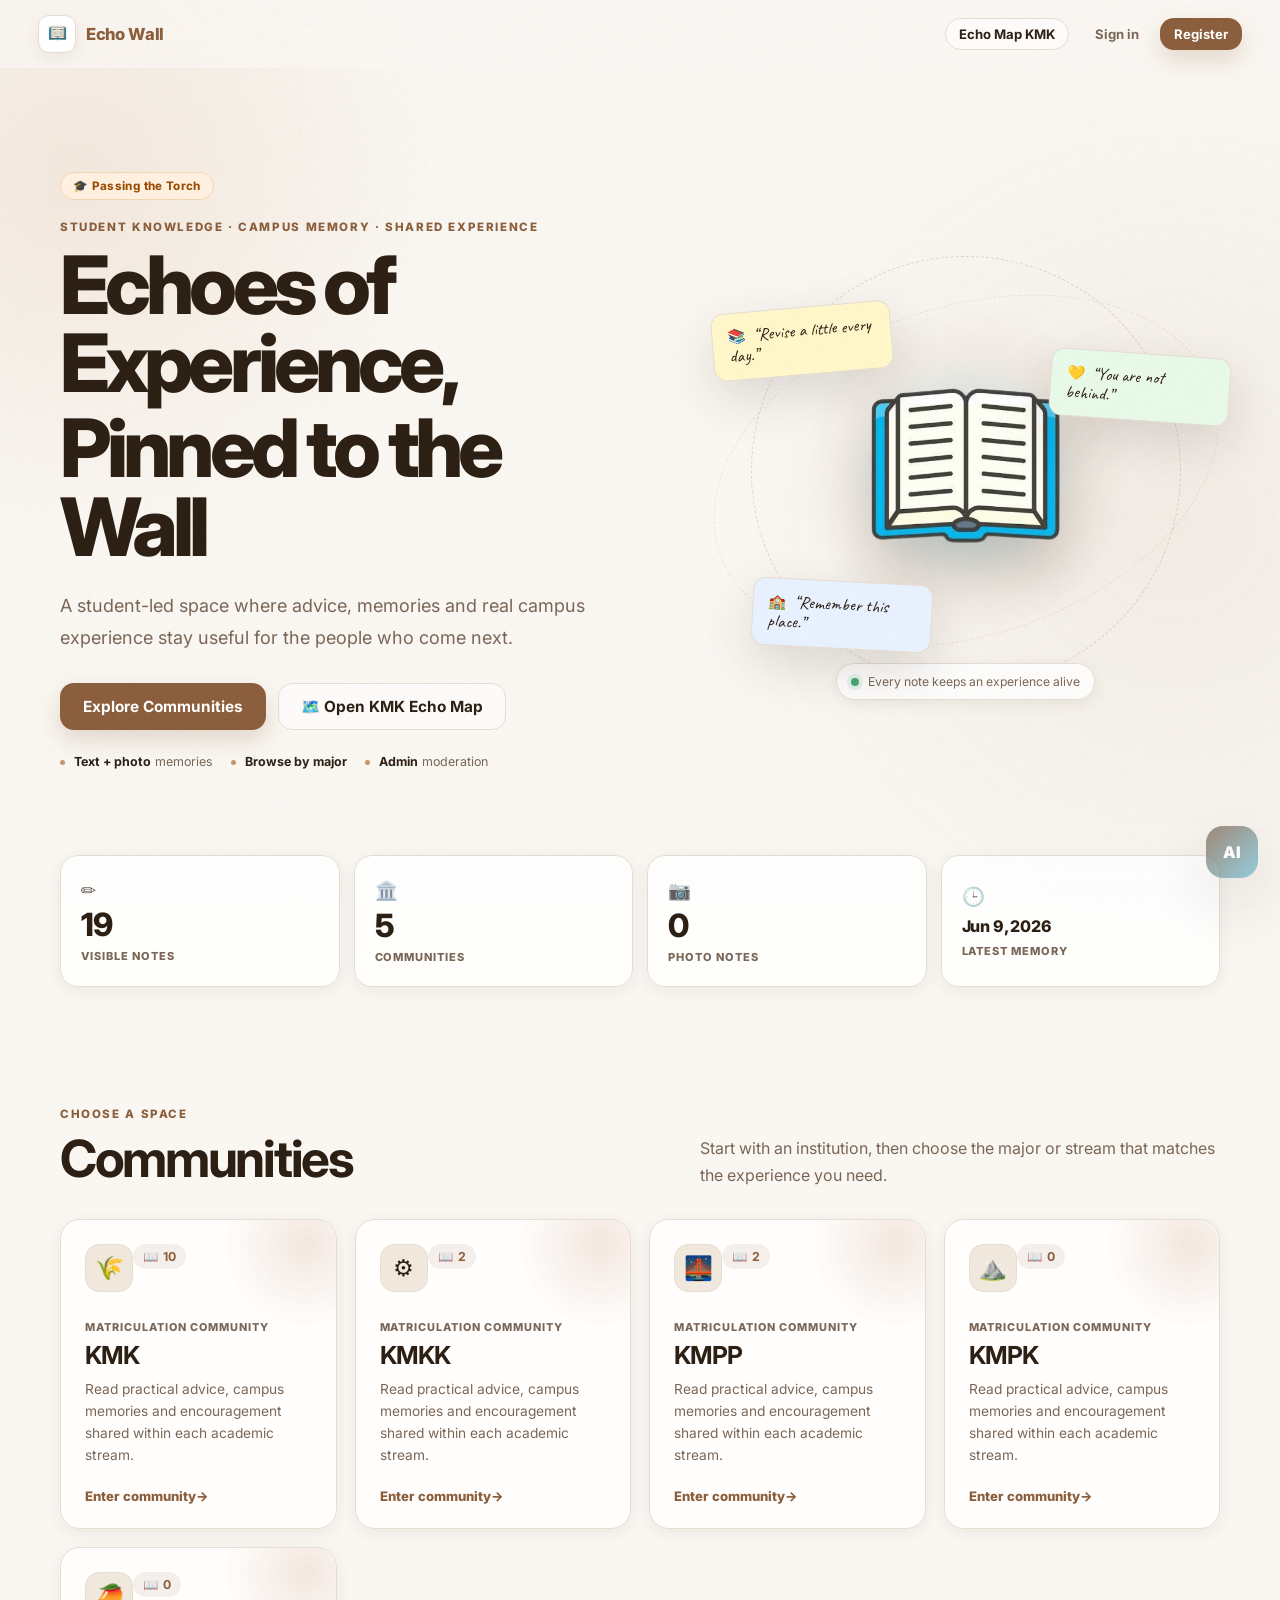
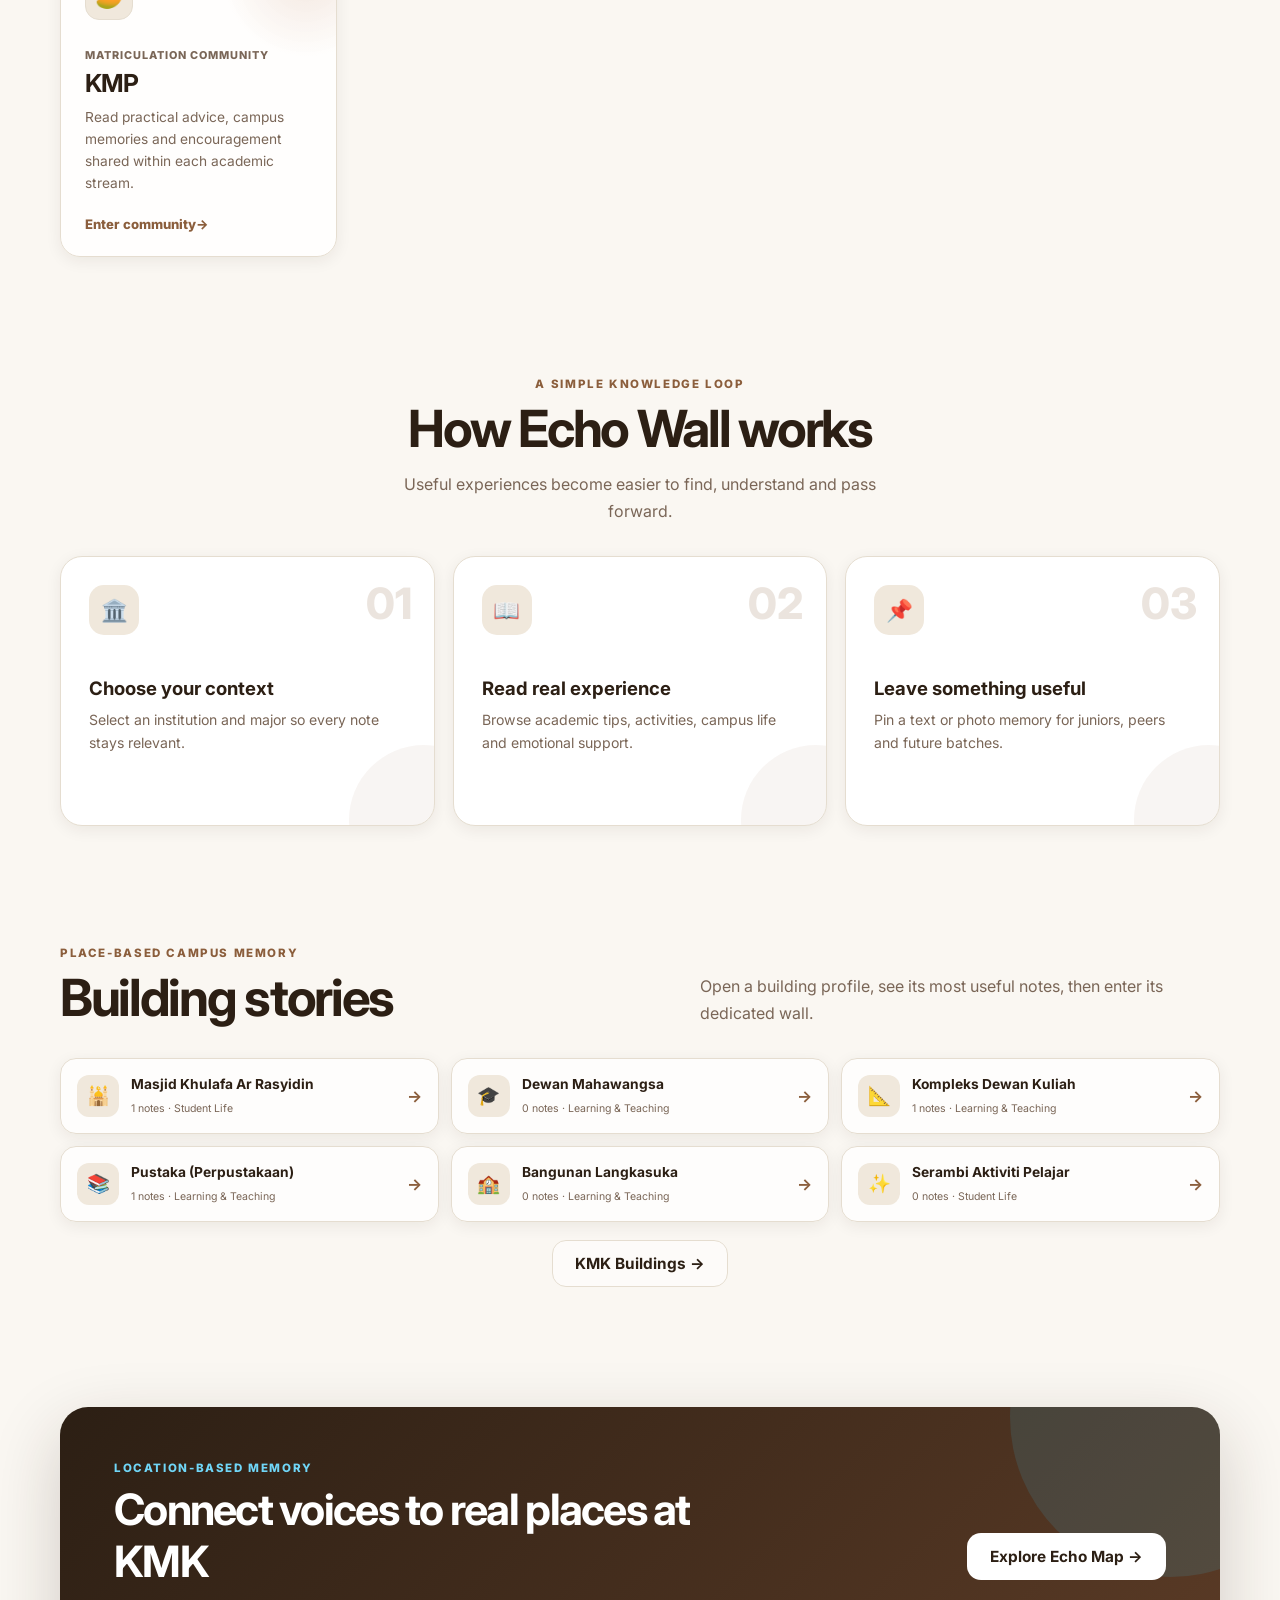
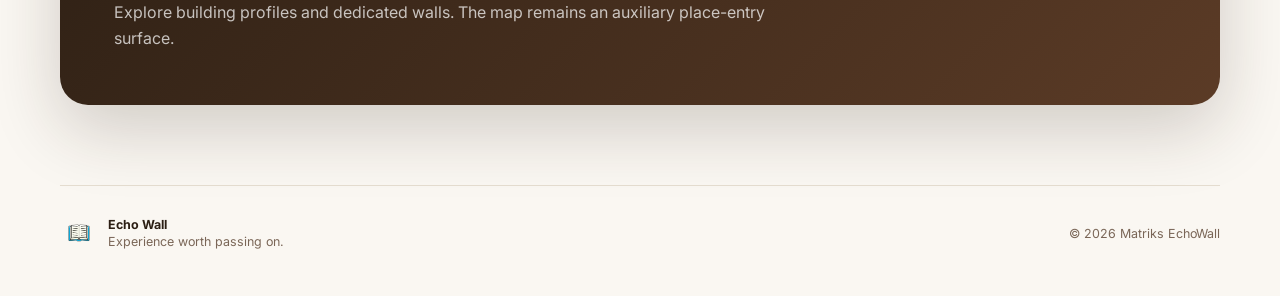
==== commit 72eb7d46: "release(beta): publish isolated GitHub Pages artifact" ====
--- a/index.html
+++ b/index.html
@@ -12,7 +12,6 @@
   <link href="https://fonts.googleapis.com/css2?family=Caveat:wght@400;600;700&family=Edu+NSW+ACT+Cursive:wght@400..700&family=Inter:wght@300;400;500;600;700;800&family=Satisfy&display=swap" rel="stylesheet" />
   <link rel="stylesheet" href="style-core.css" />
   <link rel="stylesheet" href="style-wall.css" />
-  <link rel="stylesheet" href="style-admin.css" />
 </head>
 <body>
   <a class="skip-link" href="#app">Skip to content</a>
@@ -24,14 +23,6 @@
     </a>
     <div class="navbar-actions navbar-actions-expanded">
       <a href="map.html" class="btn btn-outline btn-sm btn-round" data-i18n="nav.map">Echo Map KMK</a>
-      <div class="preference-menu" data-preference-menu="language">
-        <button id="language-menu-trigger" class="preference-trigger" type="button" aria-haspopup="menu" aria-expanded="false" aria-controls="language-menu"><span aria-hidden="true">🌐</span><span class="preference-current">EN</span><span class="preference-chevron" aria-hidden="true">▾</span></button>
-        <div id="language-menu" class="preference-options" role="menu" aria-labelledby="language-menu-trigger" hidden><button type="button" role="menuitemradio" aria-checked="false" data-value="en"><span>EN</span><span class="preference-check" aria-hidden="true">✓</span></button><button type="button" role="menuitemradio" aria-checked="false" data-value="ms"><span>BM</span><span class="preference-check" aria-hidden="true">✓</span></button><button type="button" role="menuitemradio" aria-checked="false" data-value="zh"><span>中文</span><span class="preference-check" aria-hidden="true">✓</span></button></div>
-      </div>
-      <div class="preference-menu" data-preference-menu="theme">
-        <button id="theme-menu-trigger" class="preference-trigger" type="button" aria-haspopup="menu" aria-expanded="false" aria-controls="theme-menu"><span aria-hidden="true">◐</span><span class="preference-current">Auto</span><span class="preference-chevron" aria-hidden="true">▾</span></button>
-        <div id="theme-menu" class="preference-options" role="menu" aria-labelledby="theme-menu-trigger" hidden><button type="button" role="menuitemradio" aria-checked="false" data-value="system"><span>Auto</span><span class="preference-check" aria-hidden="true">✓</span></button><button type="button" role="menuitemradio" aria-checked="false" data-value="light"><span>Light</span><span class="preference-check" aria-hidden="true">✓</span></button><button type="button" role="menuitemradio" aria-checked="false" data-value="dark"><span>Dark</span><span class="preference-check" aria-hidden="true">✓</span></button></div>
-      </div>
       <div id="user-nav-actions" class="user-nav-actions"></div>
     </div>
   </nav>
@@ -172,7 +163,6 @@
   <script src="services/translation-service.js"></script>
   <script src="services/cloudinary-adapter.js"></script>
   <script src="app-data.js"></script>
-  <script src="app-admin.js"></script>
   <script src="app-place.js"></script>
   <script src="app-router.js"></script>
   <script src="app-wall.js"></script>
--- a/style-core.css
+++ b/style-core.css
@@ -418,6 +418,8 @@
 :root[data-theme="dark"] .account-auth-panel { background:var(--bg-deep); }
 :root[data-theme="dark"] .account-auth-local-notice { background:var(--secondary); border-color:var(--border); color:var(--text-muted); }
 :root[data-theme="dark"] .account-auth-close { background:var(--secondary); border-color:var(--border-strong); color:var(--text); }
+:root[data-theme="dark"] .how-number { color:rgba(244,211,133,.48); }
+:root[data-theme="dark"] .how-icon { border:1px solid var(--border-strong); color:var(--text); }
 :root[data-theme="dark"] .map-promo { background:linear-gradient(135deg,#090806,#19140d); border:1px solid var(--border-strong); }
 :root[data-theme="dark"] .map-promo::before { background:rgba(212,168,90,.08); }
 :root[data-theme="dark"] .map-promo .eyebrow { color:var(--primary-light); }
@@ -482,6 +484,37 @@
 .preference-options button.is-selected .preference-check { opacity:1; }
 .user-nav-actions { display:flex; align-items:center; gap:7px; }
 .user-chip { max-width:150px; overflow:hidden; text-overflow:ellipsis; white-space:nowrap; padding:7px 10px; border-radius:999px; background:var(--secondary); color:var(--text); font-size:.72rem; font-weight:750; }
+.account-trigger { appearance:none; min-width:0; display:flex; align-items:center; gap:8px; padding:4px 9px 4px 4px; border:1px solid var(--border); border-radius:999px; background:var(--card-bg); color:var(--text); font:inherit; cursor:pointer; box-shadow:var(--shadow); }
+.account-trigger:hover,.account-trigger[aria-expanded="true"] { border-color:var(--primary); background:var(--secondary); }
+.account-trigger[aria-expanded="true"] { position:relative; z-index:820; }
+.account-trigger:focus-visible,.account-popover button:focus-visible,.account-popover a:focus-visible { outline:3px solid color-mix(in srgb,var(--primary) 28%,transparent); outline-offset:2px; }
+.account-avatar { width:30px; height:30px; flex:0 0 auto; display:grid; place-items:center; border-radius:50%; background:linear-gradient(145deg,var(--primary),var(--primary-dark)); color:#fff; font-size:.68rem; font-weight:850; letter-spacing:.02em; }
+.account-trigger-name { max-width:112px; overflow:hidden; text-overflow:ellipsis; white-space:nowrap; font-size:.75rem; font-weight:800; }
+.account-overlay { position:fixed; inset:0; z-index:800; pointer-events:none; }
+.account-overlay[hidden] { display:none; }
+.account-popover-backdrop { position:fixed; inset:0; z-index:800; background:transparent; pointer-events:none; }
+.account-popover { position:fixed; top:var(--account-popover-top,80px); right:var(--account-popover-right,16px); z-index:810; width:min(360px,calc(100vw - 24px)); max-height:calc(100dvh - 92px); min-height:0; display:flex; flex-direction:column; overflow:hidden; border:1px solid var(--border); border-radius:22px; background:var(--card-bg); color:var(--text); box-shadow:var(--shadow-float); animation:modalIn .2s var(--ease-out) both; pointer-events:auto; }
+.account-popover-header { flex:0 0 auto; display:flex; align-items:center; justify-content:space-between; gap:12px; padding:15px 16px 10px; border-bottom:1px solid var(--border); }
+.account-popover-header .eyebrow { margin:0; }
+.account-popover-close { appearance:none; width:32px; height:32px; display:grid; place-items:center; border:0; border-radius:50%; background:var(--secondary); color:var(--text); cursor:pointer; }
+.account-popover-scroll { flex:1 1 auto; min-height:0; overflow-y:auto; overscroll-behavior:contain; -webkit-overflow-scrolling:touch; padding:16px; }
+.account-summary { display:flex; align-items:center; gap:12px; }
+.account-avatar-large { width:48px; height:48px; font-size:.9rem; }
+.account-summary-copy { min-width:0; display:flex; flex-direction:column; gap:4px; }
+.account-summary-copy strong { overflow:hidden; text-overflow:ellipsis; white-space:nowrap; font-size:1rem; }
+.account-status { color:var(--primary); font-size:.75rem; font-weight:800; }
+.account-education { display:grid; gap:7px; margin:14px 0; padding:11px 12px; border:1px solid var(--border); border-radius:14px; background:var(--bg); }
+.account-education span { display:flex; justify-content:space-between; gap:16px; color:var(--text); font-size:.74rem; overflow-wrap:anywhere; }
+.account-education b { flex:0 0 auto; color:var(--text-muted); font-weight:650; }
+.account-action { appearance:none; width:100%; min-height:42px; display:flex; align-items:center; gap:10px; margin-top:10px; padding:10px 12px; border:1px solid var(--border); border-radius:12px; background:transparent; color:var(--text); font:inherit; font-size:.8rem; font-weight:750; text-align:left; cursor:pointer; }
+.account-action:hover { border-color:var(--primary); background:var(--secondary); color:var(--primary); }
+.account-settings-group { display:grid; gap:8px; margin-top:14px; padding-top:14px; border-top:1px solid var(--border); }
+.account-setting-label { color:var(--text-muted); font-size:.7rem; font-weight:800; text-transform:uppercase; letter-spacing:.07em; }
+.account-options { display:flex; flex-wrap:wrap; gap:7px; }
+.account-option { appearance:none; flex:1 1 72px; min-height:35px; padding:7px 9px; border:1px solid var(--border); border-radius:10px; background:var(--bg); color:var(--text); font:inherit; font-size:.72rem; font-weight:750; cursor:pointer; }
+.account-option:hover,.account-option.is-selected { border-color:var(--primary); background:var(--secondary); color:var(--primary); box-shadow:inset 0 0 0 1px color-mix(in srgb,var(--primary) 18%,transparent); }
+.account-sign-out { margin-top:14px; border-color:color-mix(in srgb,#b33d32 32%,var(--border)); color:#a63830; }
+:root[data-theme="dark"] .account-sign-out { color:#ffaaa2; }
 
 .auth-overlay { position:fixed; inset:0; z-index:12000; display:grid; place-items:center; padding:18px; background:rgba(20,15,12,.64); backdrop-filter:blur(12px); }
 .account-auth-shell { position:relative; width:min(1180px,100%); height:min(760px,calc(100dvh - 36px)); min-height:560px; display:grid; grid-template-columns:minmax(0,1.04fr) minmax(420px,.96fr); overflow:hidden; border:1px solid var(--border); border-radius:28px; background:var(--card-bg); box-shadow:var(--shadow-float); animation:modalIn .35s var(--ease-out) both; }
@@ -510,6 +543,62 @@
 .account-auth-switch { appearance:none; align-self:center; border:0; background:transparent; color:var(--primary); cursor:pointer; font:inherit; font-size:.73rem; font-weight:800; line-height:1.4; text-align:center; }
 .account-auth-switch:hover { color:var(--primary-dark); text-decoration:underline; text-underline-offset:3px; }
 .account-auth-switch:focus-visible { outline:3px solid color-mix(in srgb,var(--primary) 25%,transparent); outline-offset:4px; border-radius:6px; }
+
+.profile-dialog-shell { width:min(720px,100%); max-height:min(820px,calc(100dvh - 36px)); display:flex; flex-direction:column; overflow:hidden; border:1px solid var(--border); border-radius:24px; background:var(--card-bg); color:var(--text); box-shadow:var(--shadow-float); animation:modalIn .35s var(--ease-out) both; }
+.profile-dialog-header { flex:0 0 auto; display:flex; align-items:flex-start; justify-content:space-between; gap:24px; padding:26px 28px 20px; border-bottom:1px solid var(--border); }
+.profile-dialog-header h2 { margin:5px 0 7px; font-size:clamp(1.65rem,4vw,2.35rem); letter-spacing:-.045em; }
+.profile-dialog-header p:not(.eyebrow) { max-width:560px; color:var(--text-muted); font-size:.82rem; line-height:1.55; }
+.profile-form { min-height:0; display:flex; flex:1; flex-direction:column; }
+.profile-dialog-scroll { min-height:0; overflow-y:auto; overscroll-behavior:contain; padding:22px 28px 26px; }
+.profile-optional-note,.profile-non-student-note { margin-bottom:18px; padding:10px 12px; border:1px solid var(--border); border-radius:11px; background:var(--secondary); color:var(--text-muted); font-size:.72rem; line-height:1.5; }
+.profile-status-fieldset { margin:19px 0 0; padding:0; border:0; }
+.profile-status-legend { margin-bottom:9px; }
+.profile-status-grid { display:grid; grid-template-columns:repeat(3,minmax(0,1fr)); gap:9px; }
+.profile-status-card { appearance:none; min-width:0; min-height:88px; display:flex; flex-direction:column; align-items:flex-start; justify-content:center; gap:8px; padding:13px; border:1px solid var(--border); border-radius:14px; background:var(--bg); color:var(--text); text-align:left; cursor:pointer; transition:.18s var(--ease-out); }
+.profile-status-card>span { font-size:1.25rem; }
+.profile-status-card b { font-size:.75rem; line-height:1.35; }
+.profile-status-card:hover { transform:translateY(-2px); border-color:var(--primary-light); }
+.profile-status-card:focus-visible { outline:3px solid color-mix(in srgb,var(--primary) 28%,transparent); outline-offset:2px; }
+.profile-status-card.selected { border-color:var(--primary); background:var(--secondary); box-shadow:0 0 0 2px color-mix(in srgb,var(--primary) 14%,transparent); color:var(--primary); }
+.profile-education-details { display:grid; grid-template-columns:repeat(3,minmax(0,1fr)); gap:12px; margin-top:18px; }
+.profile-select { position:relative; }
+.profile-select-native { position:absolute!important; width:1px!important; height:1px!important; margin:-1px!important; padding:0!important; overflow:hidden!important; clip:rect(0,0,0,0)!important; white-space:nowrap!important; border:0!important; }
+.profile-select-trigger { appearance:none; width:100%; min-height:44px; display:flex; align-items:center; justify-content:space-between; gap:10px; padding:10px 12px; border:1px solid var(--border); border-radius:12px; background:var(--bg); color:var(--text); font:inherit; font-size:.78rem; font-weight:700; text-align:left; cursor:pointer; }
+.profile-select-trigger:hover,.profile-select-trigger[aria-expanded="true"] { border-color:var(--primary); box-shadow:0 0 0 2px color-mix(in srgb,var(--primary) 13%,transparent); }
+.profile-select-trigger:focus-visible { outline:3px solid color-mix(in srgb,var(--primary) 28%,transparent); outline-offset:2px; }
+.profile-select-trigger:disabled { opacity:.55; cursor:not-allowed; }
+.profile-select-empty .profile-select-value { color:var(--text-muted); font-weight:600; }
+.profile-select-menu { position:fixed; z-index:13000; max-height:270px; overflow-y:auto; overscroll-behavior:contain; padding:6px; border:1px solid var(--primary); border-radius:13px; background:var(--card-bg); color:var(--text); box-shadow:var(--shadow-float); }
+.profile-select-menu[hidden] { display:none; }
+.profile-select-option { min-height:38px; display:flex; align-items:center; padding:8px 10px; border-radius:9px; color:var(--text); font-size:.76rem; font-weight:680; cursor:pointer; }
+.profile-select-option:hover,.profile-select-option.is-active { background:var(--secondary); color:var(--primary); }
+.profile-select-option[aria-selected="true"] { background:color-mix(in srgb,var(--primary) 17%,var(--card-bg)); color:var(--primary); font-weight:850; }
+.profile-select-option[aria-disabled="true"] { color:var(--text-muted); cursor:default; opacity:.72; }
+:root[data-theme="dark"] .profile-select-menu { border-color:var(--primary-light); background:#17120d; color:#f5ead8; }
+:root[data-theme="dark"] .profile-select-option { color:#f5ead8; }
+:root[data-theme="dark"] .profile-select-option:hover,:root[data-theme="dark"] .profile-select-option.is-active { background:#302418; color:var(--primary-light); }
+:root[data-theme="dark"] .profile-select-option[aria-selected="true"] { background:#4a3520; color:#f3cf7d; }
+.profile-non-student-note { margin:18px 0 0; }
+.profile-error { min-height:20px; margin-top:14px; }
+.profile-dialog-actions { flex:0 0 auto; display:flex; justify-content:flex-end; gap:10px; padding:15px 28px; border-top:1px solid var(--border); background:var(--card-bg); }
+.profile-dialog-actions .btn { min-width:130px; }
+
+@media(max-width:600px){
+  .profile-overlay { padding:10px; }
+  .profile-dialog-shell { width:100%; max-height:calc(100dvh - 20px); border-radius:19px; }
+  .profile-dialog-header { padding:20px 18px 15px; }
+  .profile-dialog-scroll { padding:18px; }
+  .profile-status-grid,.profile-education-details { grid-template-columns:1fr; }
+  .profile-status-card { min-height:62px; flex-direction:row; align-items:center; justify-content:flex-start; }
+  .profile-dialog-actions { padding:13px 18px max(13px,env(safe-area-inset-bottom)); }
+  .profile-dialog-actions .btn { min-width:0; flex:1; }
+}
+@media(max-height:560px){
+  .profile-overlay { padding:8px; }
+  .profile-dialog-shell { max-height:calc(100dvh - 16px); border-radius:16px; }
+  .profile-dialog-header { padding-block:15px 12px; }
+  .profile-dialog-scroll { padding-block:14px; }
+}
 .auth-error { min-height:18px; color:var(--danger); font-size:.72rem; font-weight:700; }
 
 @media (max-width:760px) {
@@ -594,6 +683,12 @@
   .preference-options { max-width:calc(100vw - 20px); }
   .user-chip { display:none; }
   .user-nav-actions .btn { width:auto!important; height:36px!important; padding:7px 10px!important; font-size:.68rem!important; }
+  .account-trigger { padding:3px; }
+  .account-trigger-name { display:none; }
+  .account-avatar { width:32px; height:32px; }
+  .account-popover-backdrop { background:rgba(12,9,7,.52); backdrop-filter:blur(3px); pointer-events:auto; }
+  .account-popover { inset:auto 0 0; width:100%; max-width:none; max-height:min(92dvh,720px); border-width:1px 0 0; border-radius:24px 24px 0 0; }
+  .account-popover-scroll { padding-bottom:max(16px,env(safe-area-inset-bottom)); }
   .building-home-grid,.place-grid { grid-template-columns:1fr; }
   .place-filter-bar { align-items:stretch; flex-direction:column; }
   .place-filter-bar .form-input { max-width:none; }
--- a/style-wall.css
+++ b/style-wall.css
@@ -65,7 +65,7 @@
 .wall-layout-2 { --wall-card-min:200px; --wall-row-gap:22px; --wall-column-gap:30px; }
 .wall-layout-3 { --wall-card-min:238px; --wall-row-gap:32px; --wall-column-gap:26px; }
 
-.note-item { --note-delay:0ms; --note-rotation:0deg; position:relative; width:100%; min-width:0; min-height:155px; padding:19px 17px 15px; display:flex; flex-direction:column; justify-content:space-between; border:1px solid rgba(44,31,20,.08); box-shadow:2px 4px 12px rgba(44,31,20,.08),0 18px 35px rgba(44,31,20,.04); cursor:pointer; outline:none; transition:transform .28s var(--ease-out),box-shadow .28s ease,filter .28s ease; animation:noteIn .55s var(--ease-out) both; animation-delay:var(--note-delay); transform:rotate(var(--note-rotation)); transform-origin:50% 18px; }
+.note-item { --note-delay:0ms; --note-rotation:0deg; --note-ink:#2c1f14; --note-ink-muted:rgba(44,31,20,.72); --note-ink-soft:rgba(44,31,20,.58); --note-line:rgba(44,31,20,.16); position:relative; width:100%; min-width:0; min-height:155px; padding:19px 17px 15px; display:flex; flex-direction:column; justify-content:space-between; border:1px solid rgba(44,31,20,.08); box-shadow:2px 4px 12px rgba(44,31,20,.08),0 18px 35px rgba(44,31,20,.04); cursor:pointer; outline:none; transition:transform .28s var(--ease-out),box-shadow .28s ease,filter .28s ease; animation:noteIn .55s var(--ease-out) both; animation-delay:var(--note-delay); transform:rotate(var(--note-rotation)); transform-origin:50% 18px; }
 .note-item::after { content:""; position:absolute; inset:0; pointer-events:none; background:linear-gradient(125deg,rgba(255,255,255,.32),transparent 35%); opacity:.55; }
 .note-item:hover,.note-item:focus-visible { transform:translateY(-4px) scale(1.025) rotate(0deg)!important; box-shadow:0 22px 46px rgba(44,31,20,.17); z-index:2; filter:saturate(1.04); }
 .note-pin { position:absolute; top:-7px; left:50%; width:14px; height:14px; transform:translateX(-50%); border-radius:50%; background:var(--primary); border:3px solid rgba(255,255,255,.9); box-shadow:0 4px 8px rgba(44,31,20,.22); z-index:5; }
@@ -74,7 +74,7 @@
 .note-item.shape-rect { width:100%; min-height:135px; border-radius:3px; }
 .note-item.shape-circle { width:min(188px,100%); height:auto; min-height:0; aspect-ratio:1; justify-self:center; border-radius:50%; justify-content:center; align-items:center; text-align:center; padding:28px 22px 20px; }
 .note-item.shape-circle .note-pin { top:3px; }
-.note-item.shape-envelope { background:#fbf6e9!important; border:1px solid var(--border-strong); border-radius:10px; padding-top:45px; overflow:hidden; }
+.note-item.shape-envelope { border:1px solid var(--border-strong); border-radius:10px; padding-top:45px; overflow:hidden; }
 .note-item.shape-envelope::before { content:""; position:absolute; inset:0 0 auto; height:70px; background:rgba(44,31,20,.045); clip-path:polygon(0 0,100% 0,50% 100%); pointer-events:none; z-index:1; }
 .note-item.shape-envelope .note-category-label,.note-item.shape-envelope .note-content,.note-item.shape-envelope .note-footer { position:relative; z-index:2; }
 .note-item.shape-torn { border-radius:2px; clip-path:polygon(0 0,100% 0,100% 94%,95% 100%,88% 95%,82% 100%,73% 94%,65% 100%,55% 95%,48% 100%,38% 94%,30% 100%,20% 95%,11% 100%,0 94%); padding-bottom:22px; }
@@ -230,7 +230,7 @@
 .note-item.shape-rounded { border-radius:18px; }
 .note-item.shape-speech { border-radius:18px; }
 .note-item.shape-speech::before { content:""; position:absolute; left:22px; bottom:-17px; width:28px; height:28px; background:inherit; clip-path:polygon(0 0,100% 0,0 100%); border-left:1px solid rgba(44,31,20,.08); }
-.note-item.shape-polaroid { border-radius:7px; padding:13px 13px 23px; background:#fff!important; color:#2c1f14!important; border:8px solid #fff; box-shadow:0 18px 38px rgba(44,31,20,.16); }
+.note-item.shape-polaroid { border-radius:7px; padding:13px 13px 23px; color:#2c1f14!important; border:8px solid #fff; box-shadow:0 18px 38px rgba(44,31,20,.16); }
 .note-item.shape-polaroid .note-photo { height:135px; margin:0 0 12px; border-radius:2px; }
 .note-item.shape-ticket { border-radius:12px; clip-path:polygon(0 0,calc(100% - 12px) 0,100% 12px,100% calc(50% - 9px),calc(100% - 9px) 50%,100% calc(50% + 9px),100% calc(100% - 12px),calc(100% - 12px) 100%,0 100%,0 calc(50% + 9px),9px 50%,0 calc(50% - 9px)); }
 .note-item.shape-ticket::before { content:""; position:absolute; top:12px; bottom:12px; right:33px; border-left:1px dashed rgba(44,31,20,.22); }
@@ -246,6 +246,26 @@
 .photo-crop-controls input[type="range"] { grid-column:1/-1; width:100%; accent-color:var(--primary); }
 .photo-crop-controls .form-select,.photo-crop-controls .note-select { grid-column:1/-1; }
 .photo-crop-controls b { color:var(--primary); }
+.note-color-picker { min-width:0; margin:0; padding:0; border:0; }
+.note-color-options { display:grid; grid-template-columns:repeat(auto-fit,minmax(42px,1fr)); gap:9px; margin-top:8px; }
+.note-color-choice {
+  appearance:none;
+  position:relative;
+  min-width:42px;
+  height:44px;
+  padding:0;
+  border:1px solid rgba(44,31,20,.18);
+  border-radius:13px;
+  background:var(--note-color-choice);
+  cursor:pointer;
+  box-shadow:inset 0 1px rgba(255,255,255,.58),0 3px 9px rgba(44,31,20,.08);
+  transition:transform .18s var(--ease-out),box-shadow .18s ease,border-color .18s ease;
+}
+.note-color-choice:hover { transform:translateY(-2px); border-color:var(--primary); box-shadow:inset 0 1px rgba(255,255,255,.65),0 7px 15px rgba(44,31,20,.13); }
+.note-color-choice:focus-visible { outline:3px solid color-mix(in srgb,var(--primary) 32%,transparent); outline-offset:2px; }
+.note-color-choice[aria-checked="true"] { transform:translateY(-2px); border-color:var(--primary); box-shadow:0 0 0 3px var(--card-bg),0 0 0 5px var(--primary),0 8px 16px rgba(44,31,20,.15); }
+.note-color-choice span { display:grid; place-items:center; width:20px; height:20px; margin:auto; border-radius:50%; background:rgba(255,255,255,.78); color:#2c1f14; font-size:.72rem; font-weight:900; opacity:0; transform:scale(.7); transition:opacity .16s ease,transform .16s ease; }
+.note-color-choice[aria-checked="true"] span { opacity:1; transform:scale(1); }
 .modal-note-tools { display:flex; justify-content:space-between; align-items:center; gap:10px; margin-bottom:16px; }
 .modal-note-photo-wrap { --photo-scale:1; --photo-fit:cover; width:100%; max-height:330px; overflow:hidden; border-radius:14px; margin:4px 0 20px; border:1px solid var(--border); background:var(--secondary); }
 .modal-note-photo-wrap .modal-note-photo { width:100%; height:330px; margin:0; border:0; object-fit:var(--photo-fit,cover); transform:scale(var(--photo-scale,1)); transform-origin:center; }
@@ -253,6 +273,13 @@
 
 :root[data-theme="dark"] .wall-page { background:linear-gradient(rgba(212,168,90,.025) 1px,transparent 1px),linear-gradient(90deg,rgba(212,168,90,.025) 1px,transparent 1px),var(--bg); }
 :root[data-theme="dark"] .wall-page::after { background:radial-gradient(circle at 50% 0,rgba(212,168,90,.055),transparent 34rem); }
+:root[data-theme="dark"] .note-item { color:var(--note-ink); border-color:var(--note-line); }
+:root[data-theme="dark"] .note-item .note-category-label { color:var(--note-ink-soft); opacity:1; }
+:root[data-theme="dark"] .note-item .note-content { color:var(--note-ink); }
+:root[data-theme="dark"] .note-item .note-author { color:var(--note-ink-muted); opacity:1; }
+:root[data-theme="dark"] .note-item .note-votes { color:var(--note-ink); background:rgba(255,255,255,.38); border:1px solid var(--note-line); }
+:root[data-theme="dark"] .note-item .note-votes:hover,
+:root[data-theme="dark"] .note-item .note-votes.voted { background:rgba(255,255,255,.62); border-color:rgba(44,31,20,.28); }
 :root[data-theme="dark"] .wall-context-bar,
 :root[data-theme="dark"] .toolbar { background:rgba(15,13,11,.94); border-color:var(--border); }
 :root[data-theme="dark"] .wall-back-btn,
@@ -279,6 +306,8 @@
 :root[data-theme="dark"] .note-select-menu [role="option"]:hover,
 :root[data-theme="dark"] .note-select-menu [role="option"]:focus-visible,
 :root[data-theme="dark"] .note-select-menu [role="option"][aria-selected="true"] { background:var(--secondary); color:var(--primary-light); }
+:root[data-theme="dark"] .note-color-choice { border-color:rgba(255,255,255,.24); box-shadow:inset 0 1px rgba(255,255,255,.42),0 5px 12px rgba(0,0,0,.34); }
+:root[data-theme="dark"] .note-color-choice[aria-checked="true"] { border-color:var(--primary-light); box-shadow:0 0 0 3px var(--card-bg),0 0 0 5px var(--primary-light),0 8px 18px rgba(0,0,0,.45); }
 
 @media(max-width:340px){
   .note-select-menu-shape .note-select-options { grid-template-columns:1fr; }
@@ -290,3 +319,179 @@
   .note-item.shape-ticket,.note-item.shape-hexagon { clip-path:none!important; }
   .photo-crop-controls { grid-template-columns:1fr; }
 }
+
+/* Expanded note surface: shape is painted behind independently scrolling content. */
+.modal-card.modal-note-shaped {
+  --modal-note-color:#DBEAFE;
+  width:min(560px,calc(100vw - 36px));
+  max-height:min(88vh,760px);
+  overflow:visible;
+  padding:0;
+  border:0;
+  border-radius:0;
+  background:transparent;
+  color:#2c1f14;
+  box-shadow:none;
+  isolation:isolate;
+}
+.modal-card.modal-note-shaped::before {
+  content:"";
+  position:absolute;
+  inset:0;
+  z-index:0;
+  border:1px solid rgba(44,31,20,.12);
+  border-radius:28px;
+  background:var(--modal-note-color);
+  box-shadow:0 26px 70px rgba(24,17,11,.32),inset 0 1px rgba(255,255,255,.5);
+  pointer-events:none;
+}
+.modal-card.modal-note-shaped::after {
+  content:"";
+  position:absolute;
+  top:-9px;
+  left:50%;
+  z-index:5;
+  width:18px;
+  height:18px;
+  transform:translateX(-50%);
+  border:4px solid rgba(255,255,255,.92);
+  border-radius:50%;
+  background:var(--primary);
+  box-shadow:0 5px 10px rgba(44,31,20,.3);
+  pointer-events:none;
+}
+.modal-note-shaped #modal-content {
+  position:relative;
+  z-index:2;
+  max-height:min(88vh,760px);
+  overflow-y:auto;
+  overscroll-behavior:contain;
+  scrollbar-gutter:stable;
+  min-height:min(320px,calc(100dvh - 36px));
+  padding:52px 38px 32px;
+  color:#2c1f14;
+}
+.modal-note-shaped .modal-close {
+  top:14px;
+  right:16px;
+  z-index:6;
+  border:1px solid rgba(44,31,20,.14);
+  background:rgba(255,255,255,.74);
+  color:#2c1f14;
+  box-shadow:0 4px 12px rgba(44,31,20,.12);
+}
+.modal-note-shaped .modal-close:hover,
+.modal-note-shaped .modal-close:focus-visible,
+.modal-note-shaped .btn-outline:hover,
+.modal-note-shaped .btn-outline:focus-visible { background:#fff; color:#5b3b26; border-color:rgba(44,31,20,.25); }
+.modal-note-shaped .modal-note-tools { padding-right:44px; }
+.modal-note-shaped .badge-pill,
+.modal-note-shaped .btn-outline { background:rgba(255,255,255,.68); color:#2c1f14; border-color:rgba(44,31,20,.16); backdrop-filter:blur(5px); }
+.modal-note-shaped .modal-note-footer { border-color:rgba(44,31,20,.18); color:rgba(44,31,20,.76); }
+.modal-note-shaped .modal-note-text {
+  min-height:3.2rem;
+  margin-bottom:20px;
+  white-space:pre-wrap;
+  word-break:break-word;
+}
+.modal-note-shaped .translation-label { color:rgba(44,31,20,.66); }
+.modal-note-shaped .modal-note-photo-wrap {
+  height:clamp(180px,30vh,270px);
+  border-color:rgba(44,31,20,.16);
+  background:color-mix(in srgb,var(--modal-note-color) 68%,white);
+}
+.modal-note-shaped .modal-note-photo-wrap .modal-note-photo { height:100%; max-height:none; }
+
+.modal-card.modal-shape-rounded::before { border-radius:30px; }
+.modal-card.modal-shape-square { width:min(520px,calc(100vw - 36px)); }
+.modal-card.modal-shape-square::before { border-radius:5px; }
+.modal-card.modal-shape-rect { width:min(640px,calc(100vw - 36px)); }
+.modal-card.modal-shape-rect::before { border-radius:8px; }
+
+.modal-card.modal-shape-circle { width:min(500px,calc(100vw - 36px),82vh); aspect-ratio:1; }
+.modal-card.modal-shape-circle::before { border-radius:50%; }
+.modal-shape-circle #modal-content { height:100%; min-height:0; max-height:none; padding:62px 64px 52px; }
+.modal-shape-circle .modal-close { top:34px; right:44px; }
+.modal-shape-circle .modal-note-photo-wrap { height:min(180px,25vh); margin-bottom:14px; }
+
+.modal-card.modal-shape-envelope::before {
+  border-radius:14px;
+  background:
+    linear-gradient(150deg,transparent 0 49.5%,rgba(44,31,20,.09) 50% 50.5%,transparent 51%) left top/50% 150px no-repeat,
+    linear-gradient(210deg,transparent 0 49.5%,rgba(44,31,20,.09) 50% 50.5%,transparent 51%) right top/50% 150px no-repeat,
+    linear-gradient(180deg,rgba(255,255,255,.2),transparent 150px),
+    var(--modal-note-color);
+}
+.modal-shape-envelope #modal-content { padding-top:78px; }
+
+.modal-card.modal-shape-torn::before {
+  border-radius:2px;
+  clip-path:polygon(0 2%,4% 0,9% 2%,14% 0,20% 2%,26% 0,32% 2%,38% 0,44% 2%,50% 0,56% 2%,62% 0,68% 2%,74% 0,80% 2%,86% 0,92% 2%,96% 0,100% 2%,100% 96%,96% 100%,91% 97%,85% 100%,79% 97%,73% 100%,67% 97%,61% 100%,55% 97%,49% 100%,43% 97%,37% 100%,31% 97%,25% 100%,19% 97%,13% 100%,7% 97%,0 100%);
+}
+
+.modal-card.modal-shape-speech { margin-bottom:28px; }
+.modal-card.modal-shape-speech::before {
+  border-radius:28px;
+  clip-path:polygon(0 0,100% 0,100% 92%,18% 92%,10% 100%,11% 92%,0 92%);
+}
+.modal-shape-speech #modal-content { padding-bottom:62px; }
+
+.modal-card.modal-shape-polaroid::before {
+  border:14px solid #fff;
+  border-bottom-width:34px;
+  border-radius:7px;
+  background:var(--modal-note-color);
+  box-shadow:0 26px 70px rgba(10,8,6,.38),inset 0 0 0 1px rgba(44,31,20,.08);
+}
+.modal-shape-polaroid #modal-content { padding:60px 30px 54px; }
+.modal-shape-polaroid .modal-note-photo-wrap { height:clamp(200px,34vh,290px); margin-top:0; border-radius:3px; background:#f5f2ed; }
+
+.modal-card.modal-shape-ticket::before {
+  border-radius:12px;
+  clip-path:polygon(0 0,100% 0,100% 42%,calc(100% - 13px) 50%,100% 58%,100% 100%,0 100%,0 58%,13px 50%,0 42%);
+}
+.modal-card.modal-shape-ticket { width:min(610px,calc(100vw - 36px)); }
+.modal-shape-ticket .modal-note-footer { border-top:2px dashed rgba(44,31,20,.24); padding-top:20px; }
+.modal-shape-ticket #modal-content { padding-inline:52px; }
+.modal-shape-ticket .modal-note-photo-wrap { height:clamp(170px,25vh,230px); }
+
+.modal-card.modal-shape-hexagon { width:min(570px,calc(100vw - 36px)); }
+.modal-card.modal-shape-hexagon::before {
+  border-radius:0;
+  clip-path:polygon(11% 0,89% 0,100% 50%,89% 100%,11% 100%,0 50%);
+}
+.modal-shape-hexagon #modal-content { padding-inline:66px; }
+.modal-shape-hexagon .modal-close { right:54px; }
+.modal-shape-hexagon .modal-note-photo-wrap { height:clamp(170px,25vh,225px); }
+
+:root[data-theme="dark"] .modal-card.modal-note-shaped { background:transparent; border:0; color:#2c1f14; }
+:root[data-theme="dark"] .modal-note-shaped .modal-note-text,
+:root[data-theme="dark"] .modal-note-shaped .modal-note-footer { color:#2c1f14; }
+
+@media(max-width:760px){
+  .modal-card.modal-note-shaped { width:min(100%,calc(100vw - 28px)); max-height:calc(100dvh - 28px); }
+  .modal-note-shaped #modal-content { min-height:min(280px,calc(100dvh - 28px)); max-height:calc(100dvh - 28px); padding:54px 22px 28px; }
+  .modal-note-shaped .modal-note-tools { align-items:flex-start; flex-wrap:wrap; padding-right:38px; }
+  .modal-note-shaped .modal-note-text { font-size:1.45rem; }
+  .modal-card.modal-shape-rect { width:min(100%,calc(100vw - 20px)); }
+  .modal-card.modal-shape-circle { width:min(360px,calc(100vw - 24px),calc(100dvh - 24px)); min-width:0; }
+  .modal-shape-circle #modal-content { min-height:0; padding:54px 38px 42px; }
+  .modal-shape-circle .modal-close { top:22px; right:30px; }
+  .modal-shape-circle .modal-note-photo-wrap { height:min(130px,21vh); }
+  .modal-shape-envelope #modal-content { padding-top:74px; }
+  .modal-shape-speech #modal-content { padding-bottom:50px; }
+  .modal-shape-polaroid #modal-content { padding:58px 22px 48px; }
+  .modal-shape-ticket #modal-content { padding-inline:32px; }
+  .modal-shape-hexagon #modal-content { padding-inline:42px; }
+  .modal-shape-hexagon .modal-close { right:34px; }
+}
+
+@media(max-height:560px){
+  .modal-overlay { align-items:center; padding-block:12px; }
+  .modal-card.modal-note-shaped,
+  .modal-card.modal-shape-circle { width:min(680px,calc(100vw - 24px)); aspect-ratio:auto; max-height:calc(100dvh - 24px); }
+  .modal-note-shaped #modal-content,
+  .modal-shape-circle #modal-content { height:auto; min-height:0; max-height:calc(100dvh - 24px); padding:52px 34px 24px; }
+  .modal-shape-circle::before { border-radius:35% / 45%; }
+  .modal-shape-circle .modal-close { top:12px; right:20px; }
+}
